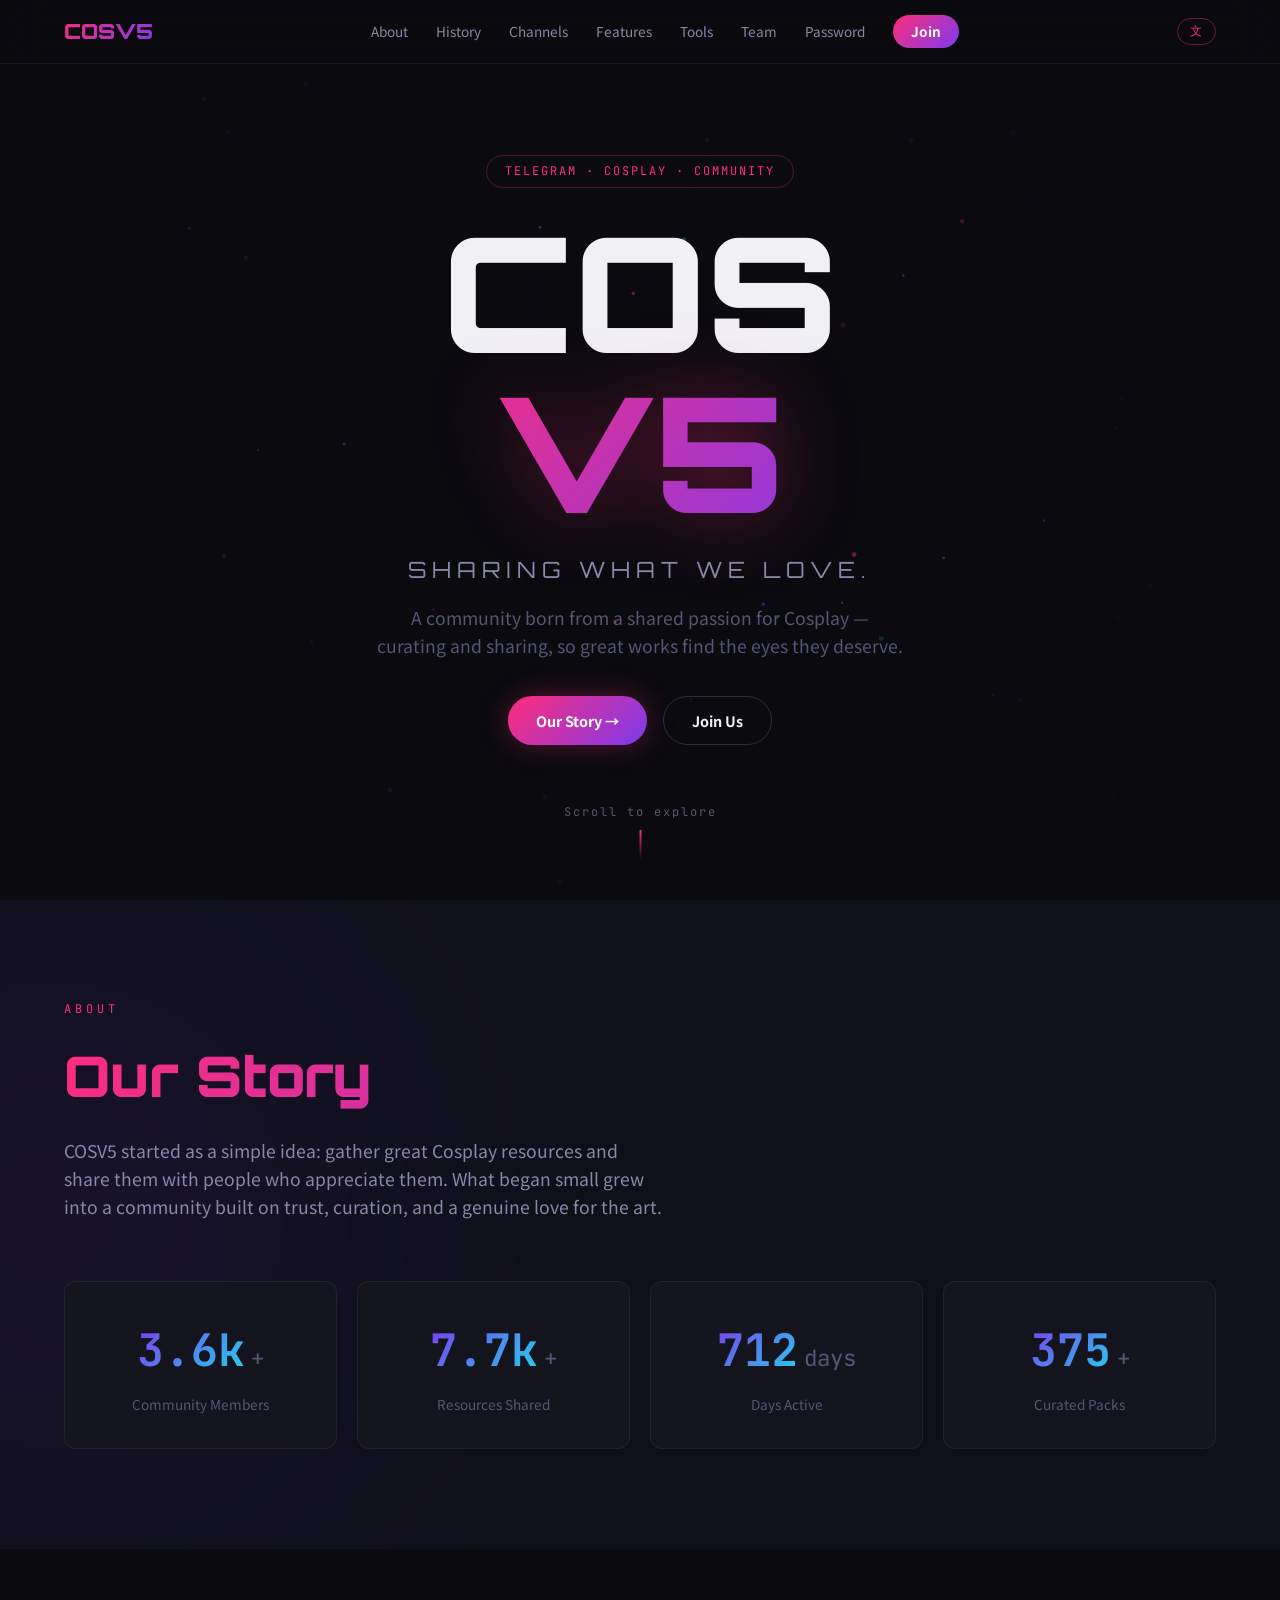
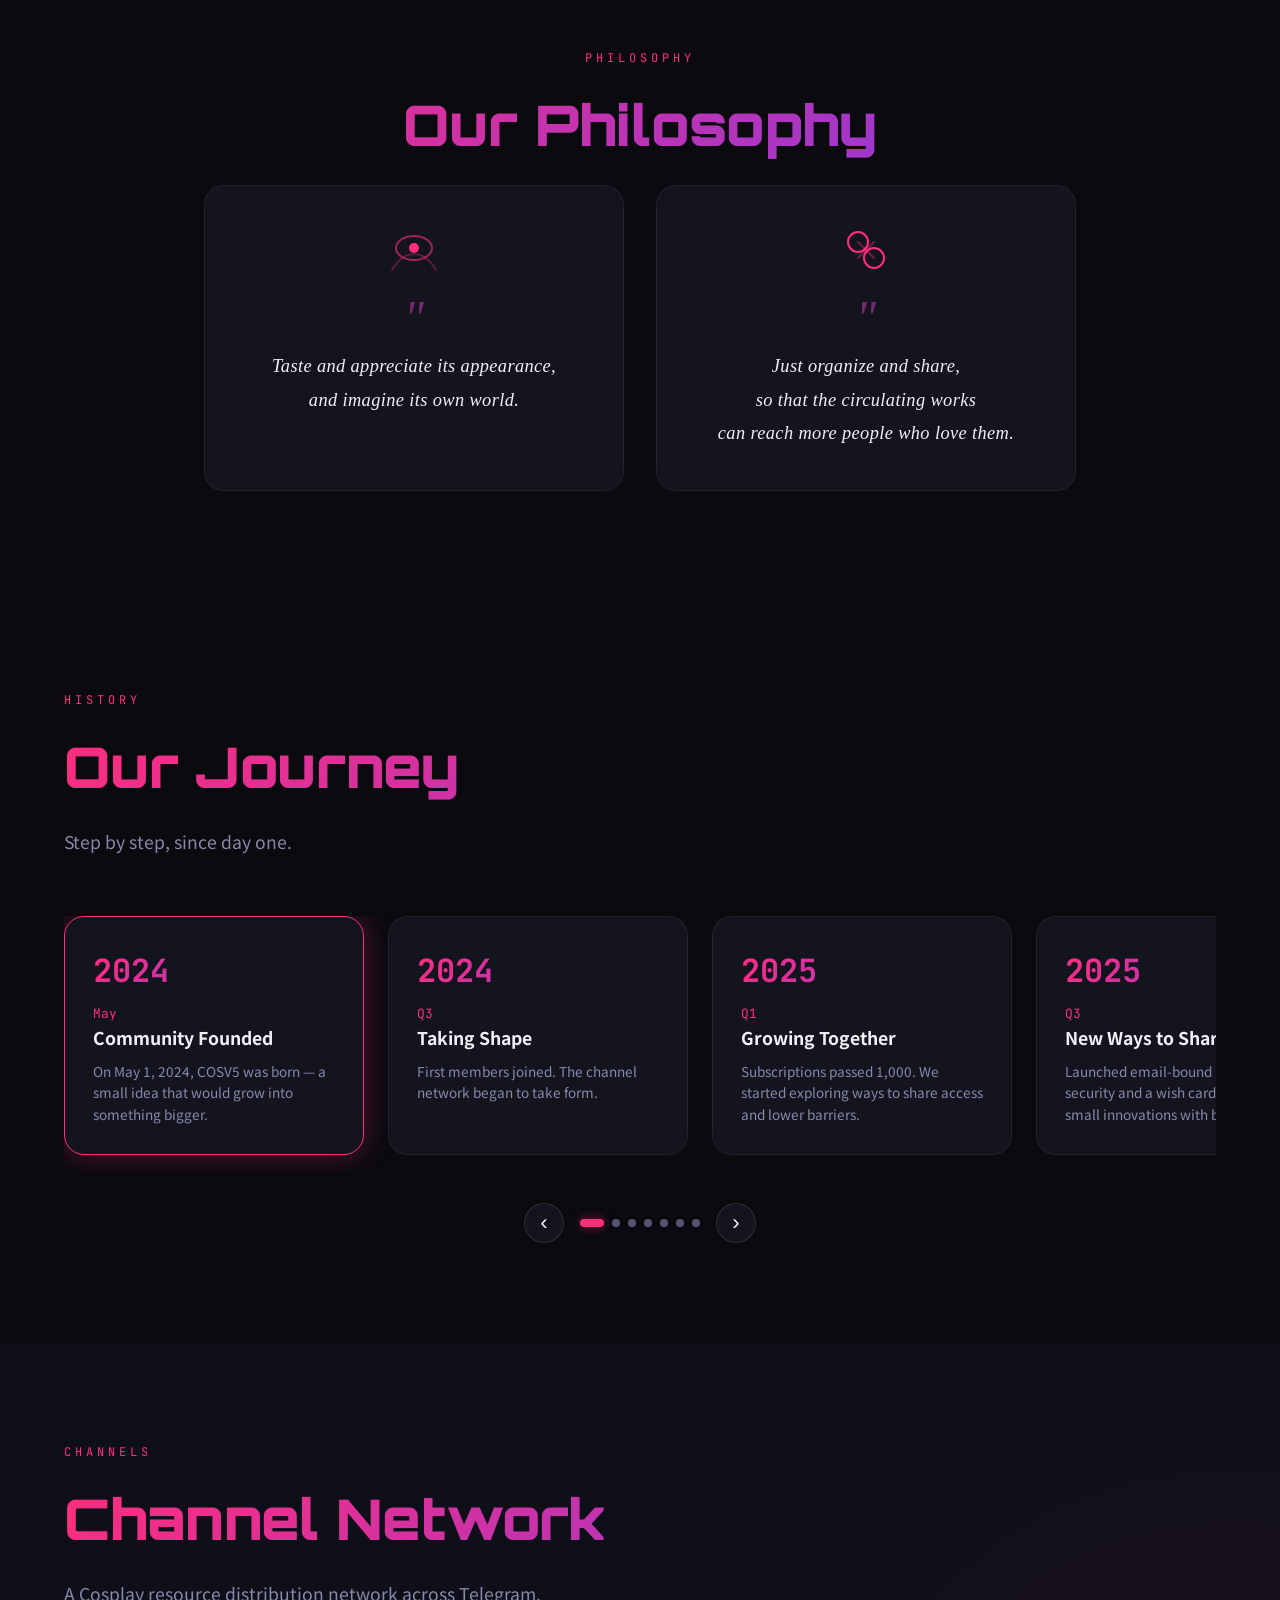
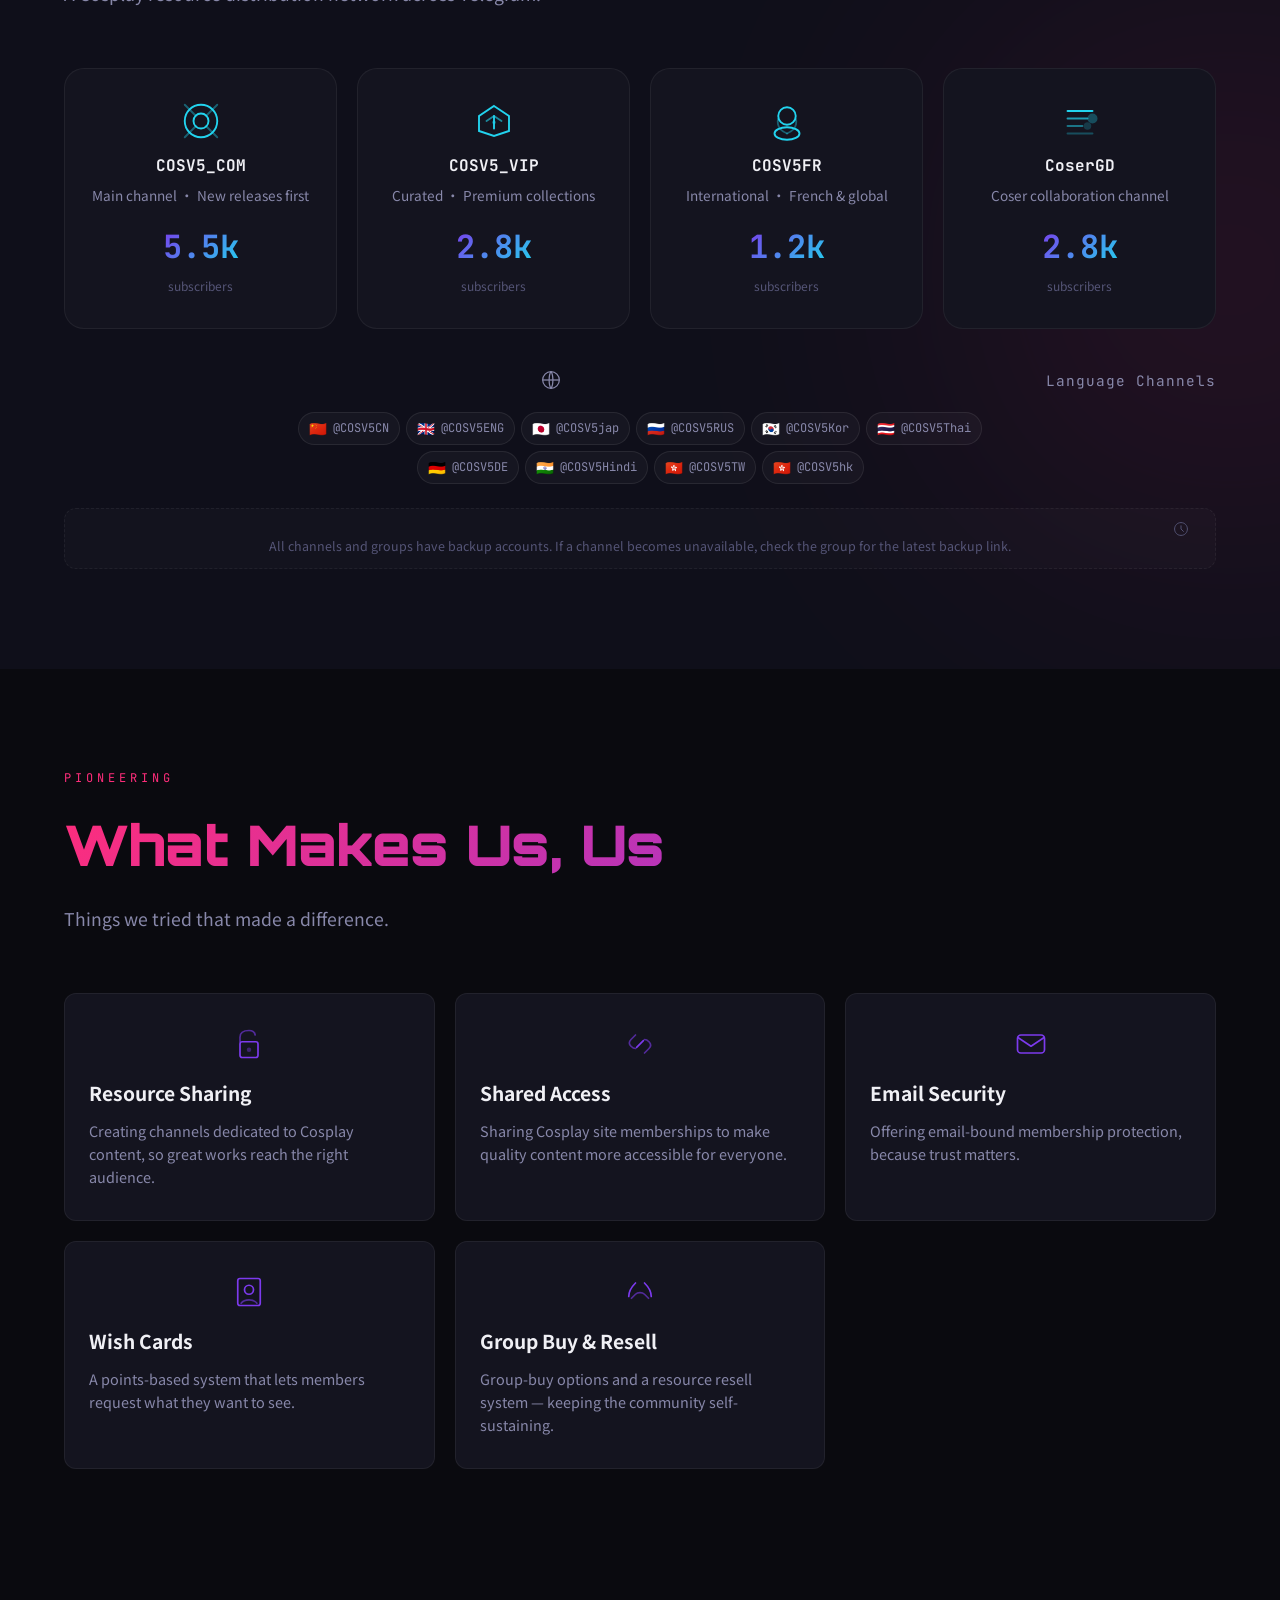
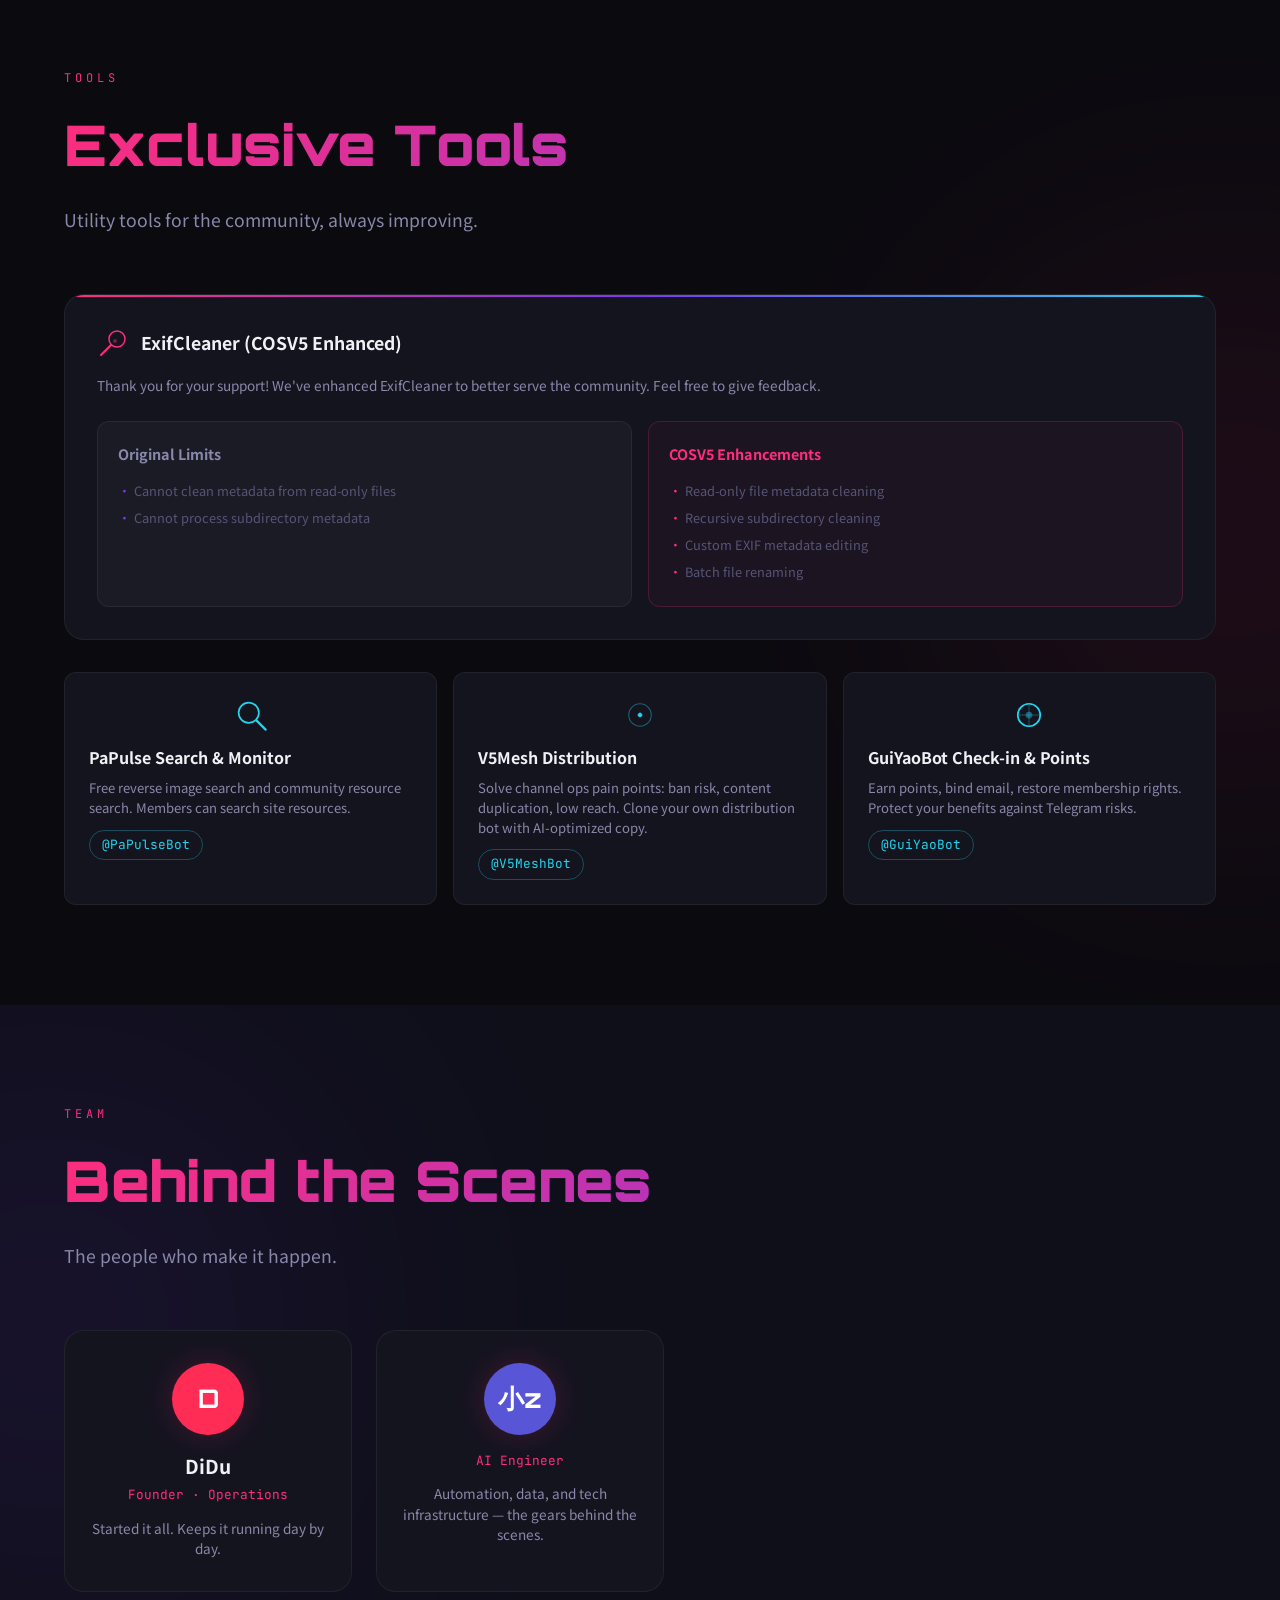
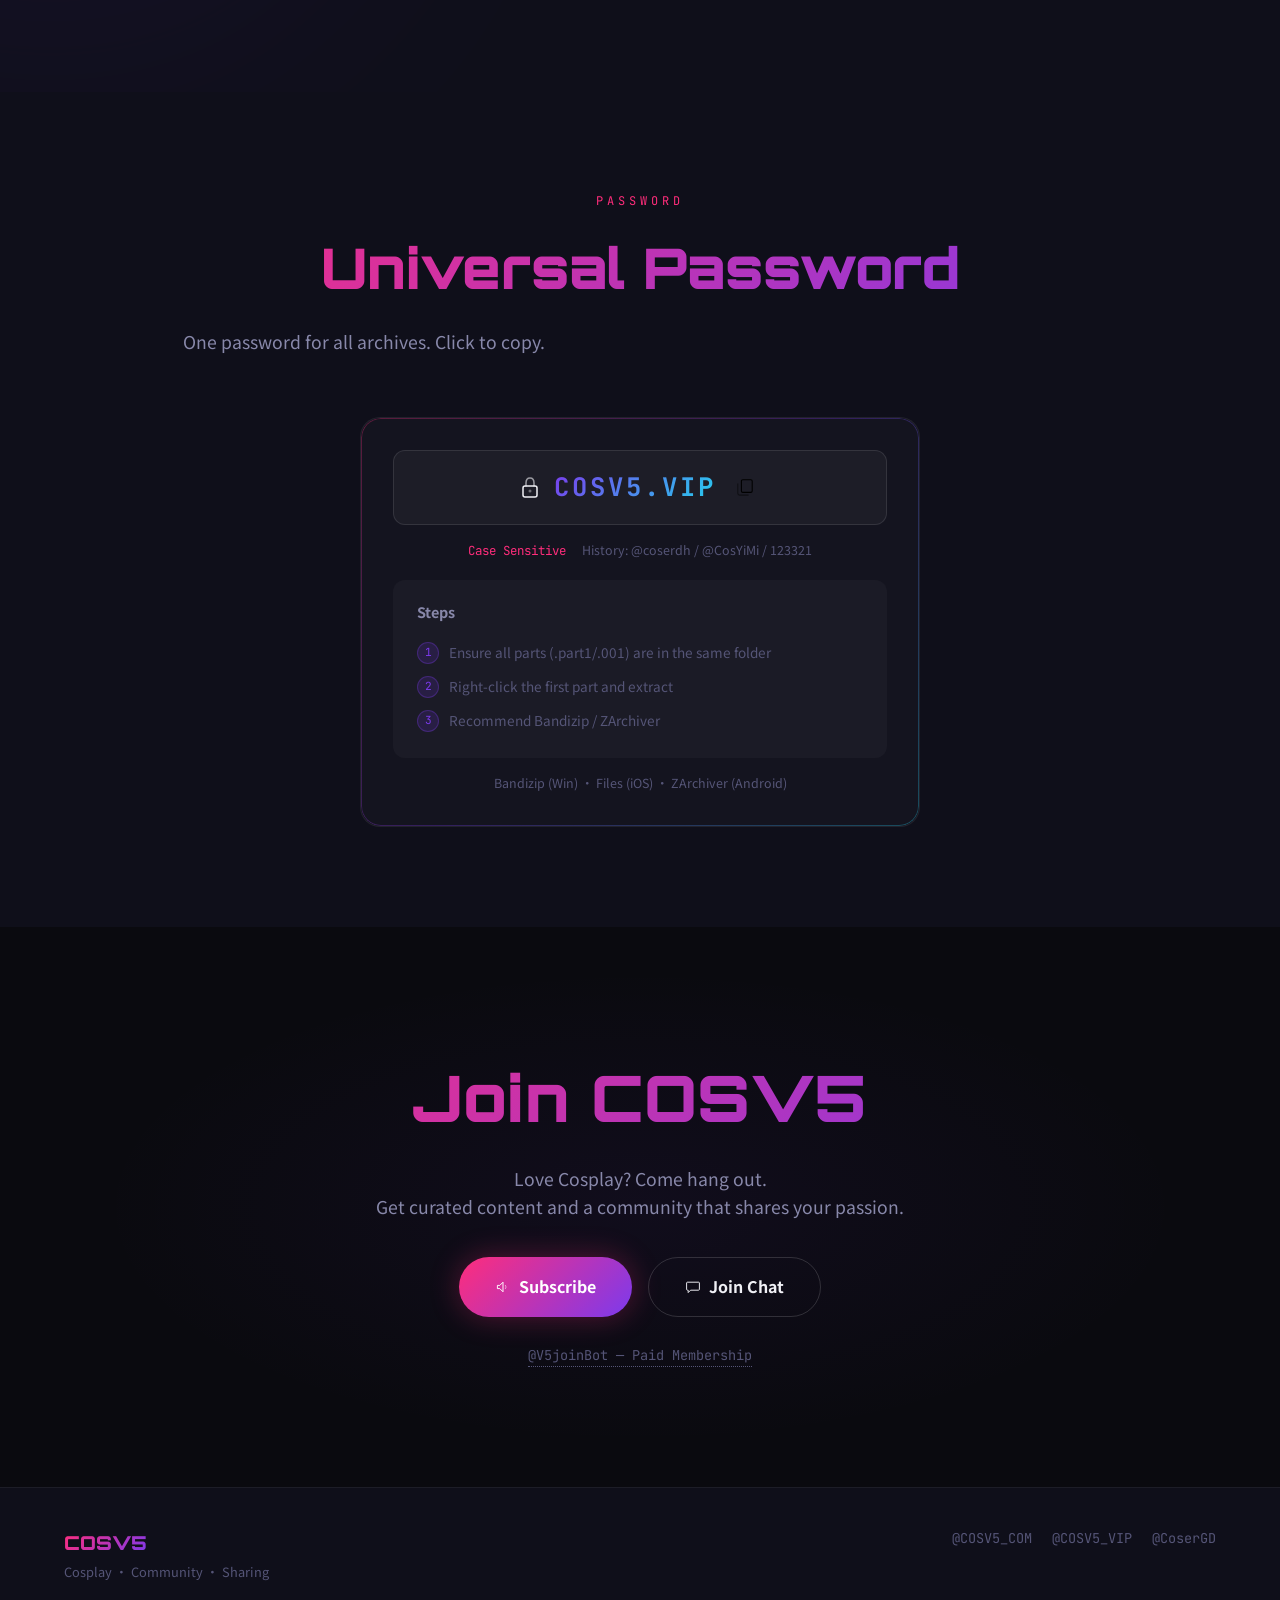
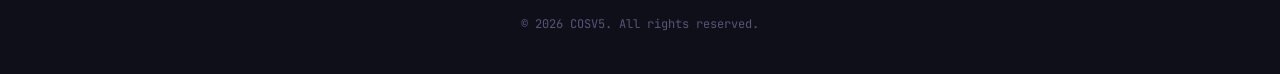
==== index.html @ 65393756 "feat: add multi-language channels grid + backup notice" ====
<!DOCTYPE html>
<html lang="en">
<head>
  <meta charset="UTF-8">
  <meta name="viewport" content="width=device-width, initial-scale=1.0">
  <title>COSV5 — Cosplay · Community · Sharing</title>
  <meta name="description" content="COSV5 - A Telegram Cosplay sharing community. Curating and sharing great Cosplay resources since 2024.">
  <meta property="og:title" content="COSV5 — Cosplay · Community · Sharing">
  <meta property="og:description" content="A Cosplay sharing community on Telegram. Curating and sharing since 2024.">
  <meta property="og:type" content="website">
  <meta name="theme-color" content="#0a0a0f">
  <link rel="icon" type="image/svg+xml" href="data:image/svg+xml,%3Csvg xmlns='http://www.w3.org/2000/svg' viewBox='0 0 32 32'%3E%3Cdefs%3E%3ClinearGradient id='g' x1='0%25' y1='0%25' x2='100%25' y2='100%25'%3E%3Cstop offset='0%25' stop-color='%23ff2d7b'/%3E%3Cstop offset='100%25' stop-color='%237c3aed'/%3E%3C/linearGradient%3E%3C/defs%3E%3Crect width='32' height='32' rx='6' fill='%230a0a0f'/%3E%3Ctext x='16' y='22' text-anchor='middle' font-family='Orbitron,sans-serif' font-weight='900' font-size='16' fill='url(%23g)'%3EV5%3C/text%3E%3C/svg%3E">
  <link rel="preconnect" href="https://fonts.googleapis.com">
  <link rel="preconnect" href="https://fonts.gstatic.com" crossorigin>
  <link href="https://fonts.googleapis.com/css2?family=Orbitron:wght@400;700;900&family=Noto+Sans+SC:wght@300;400;700&family=JetBrains+Mono:wght@400;700&family=Righteous&display=swap" rel="stylesheet">
  <link rel="stylesheet" href="styles.css">
</head>
<body>

  <!-- ─── NAV ─── -->
  <nav class="nav" id="nav">
    <div class="nav-inner">
      <span class="nav-logo">COSV5</span>
      <div class="nav-links">
        <a href="#about" data-i18n="nav.about">About</a>
        <a href="#timeline" data-i18n="nav.timeline">History</a>
        <a href="#channels" data-i18n="nav.channels">Channels</a>
        <a href="#features" data-i18n="nav.features">Features</a>
        <a href="#tools" data-i18n="nav.tools">Tools</a>
        <a href="#team" data-i18n="nav.team">Team</a>
        <a href="#password" data-i18n="nav.password">Password</a>
        <a href="#join" class="nav-cta" data-i18n="nav.join">Join</a>
      </div>
      <div class="nav-right">
        <button class="lang-toggle lang-en" id="langToggle" aria-label="Switch language">文</button>
        <button class="nav-toggle" id="navToggle" aria-label="Menu">
          <span></span><span></span><span></span>
        </button>
      </div>
    </div>
  </nav>

  <!-- ─── HERO ─── -->
  <section class="hero" id="hero">
    <canvas class="hero-canvas" id="particleCanvas"></canvas>
    <div class="hero-overlay"></div>
    <div class="hero-content">
      <div class="hero-badge" data-i18n="hero.badge">#1 Telegram Cosplay Community</div>
      <h1 class="hero-title">
        <span class="hero-title-line">COS</span>
        <span class="hero-title-line accent">V5</span>
      </h1>
      <p class="hero-sub" data-i18n="hero.sub">More than resources. It's pioneering.</p>
      <p class="hero-desc" data-i18n="hero.desc">The trailblazer of Telegram's Cosplay ecosystem —<br>the one who defines the rules, not follows them.</p>
      <div class="hero-actions">
        <a href="#about" class="btn btn-primary" data-i18n="hero.cta1">Explore →</a>
        <a href="#join" class="btn btn-secondary" data-i18n="hero.cta2">Join Us</a>
      </div>
    </div>
    <div class="hero-scroll-indicator">
      <span data-i18n="hero.scroll">Scroll to explore</span>
      <div class="scroll-arrow"></div>
    </div>
  </section>

  <!-- ─── ABOUT / STATS ─── -->
  <section class="about" id="about">
    <div class="section-bg-glow left"></div>
    <div class="container">
      <div class="section-label reveal" data-i18n="section.about">ABOUT</div>
      <h2 class="section-title reveal" data-i18n="about.title">The Pioneer</h2>
      <p class="section-desc reveal" data-i18n="about.desc">
        COSV5 is one of the earliest Telegram communities dedicated to Cosplay resource distribution.
        Starting from zero, we pioneered multiple industry firsts — we don't imitate, we create.
      </p>

      <div class="stats-grid reveal">
        <div class="stat-card">
          <span class="stat-number" data-target="4800" data-format="k">0</span>
          <span class="stat-suffix">+</span>
          <span class="stat-label" data-i18n="stats.members">Community Members</span>
        </div>
        <div class="stat-card">
          <span class="stat-number" data-target="10000" data-format="k">0</span>
          <span class="stat-suffix">+</span>
          <span class="stat-label" data-i18n="stats.resources">Resources Shared</span>
        </div>
        <div class="stat-card">
          <span class="stat-number" data-from-date="2024-05-01">0</span>
          <span class="stat-suffix" data-i18n="stats.daysSuffix">days</span>
          <span class="stat-label" data-i18n="stats.days">Active Operation</span>
        </div>
        <div class="stat-card">
          <span class="stat-number" data-target="500">0</span>
          <span class="stat-suffix">+</span>
          <span class="stat-label" data-i18n="stats.firsts">Industry Firsts</span>
        </div>
      </div>
    </div>
  </section>

  <!-- ─── PHILOSOPHY ─── -->
  <section class="philosophy" id="philosophy">
    <div class="container">
      <div class="section-label reveal" data-i18n="section.philosophy">PHILOSOPHY</div>
      <h2 class="section-title reveal" data-i18n="philosophy.title">Our Philosophy</h2>
      <div class="philosophy-quotes reveal">
        <div class="philosophy-card">
          <span class="philosophy-icon">
            <svg class="svg-icon" viewBox="0 0 48 48" fill="none">
              <ellipse cx="24" cy="22" rx="18" ry="12" stroke="currentColor" stroke-width="2" opacity="0.6"/>
              <circle cx="24" cy="22" r="5" fill="currentColor"/>
              <path d="M2 44C8 34 16 28 24 28C32 28 40 34 46 44" stroke="currentColor" stroke-width="2" stroke-linecap="round" opacity="0.3"/>
            </svg>
          </span>
          <blockquote data-i18n="philosophy.q1">
            Taste and appreciate its appearance,<br>
            and imagine its own world.
          </blockquote>
        </div>
        <div class="philosophy-card">
          <span class="philosophy-icon">
            <svg class="svg-icon" viewBox="0 0 48 48" fill="none">
              <circle cx="16" cy="16" r="10" stroke="currentColor" stroke-width="2"/>
              <circle cx="32" cy="32" r="10" stroke="currentColor" stroke-width="2"/>
              <path d="M24 24L16 16" stroke="currentColor" stroke-width="2" stroke-linecap="round" opacity="0.4"/>
              <path d="M24 24L32 32" stroke="currentColor" stroke-width="2" stroke-linecap="round" opacity="0.4"/>
              <path d="M24 24L16 32" stroke="currentColor" stroke-width="2" stroke-linecap="round" opacity="0.4"/>
              <path d="M24 24L32 16" stroke="currentColor" stroke-width="2" stroke-linecap="round" opacity="0.4"/>
            </svg>
          </span>
          <blockquote data-i18n="philosophy.q2">
            Just organize and share,<br>
            so that the circulating works<br>
            can reach more people who love them.
          </blockquote>
        </div>
      </div>
    </div>
  </section>

  <!-- ─── TIMELINE ─── -->
  <section class="timeline" id="timeline">
    <div class="container">
      <div class="section-label reveal">HISTORY</div>
      <h2 class="section-title reveal" data-i18n="timeline.title">Our Journey</h2>
      <p class="section-desc reveal" data-i18n="timeline.desc">Every step rewrites the rules.</p>

      <div class="timeline-track" id="timelineTrack"></div>
      <div class="timeline-controls reveal">
        <button class="tl-btn" id="tlPrev" aria-label="Previous">‹</button>
        <div class="tl-dots" id="tlDots"></div>
        <button class="tl-btn" id="tlNext" aria-label="Next">›</button>
      </div>
    </div>
  </section>

  <!-- ─── CHANNELS ─── -->
  <section class="channels" id="channels">
    <div class="section-bg-glow right"></div>
    <div class="container">
      <div class="section-label reveal">CHANNELS</div>
      <h2 class="section-title reveal" data-i18n="channels.title">Channel Network</h2>
      <p class="section-desc reveal" data-i18n="channels.desc">A Cosplay resource distribution network across Telegram.</p>

      <div class="channel-grid reveal">
        <a class="channel-card" href="https://t.me/COSV5_COM" target="_blank" rel="noopener">
          <div class="channel-card-glow"></div>
          <div class="channel-card-icon">
            <svg class="svg-icon" viewBox="0 0 32 32" fill="none">
              <circle cx="16" cy="16" r="13" stroke="currentColor" stroke-width="1.5"/>
              <circle cx="16" cy="16" r="6" stroke="currentColor" stroke-width="1.5"/>
              <path d="M3 3L12 12" stroke="currentColor" stroke-width="1.5" stroke-linecap="round" opacity="0.4"/>
              <path d="M29 3L20 12" stroke="currentColor" stroke-width="1.5" stroke-linecap="round" opacity="0.4"/>
              <path d="M3 29L12 20" stroke="currentColor" stroke-width="1.5" stroke-linecap="round" opacity="0.4"/>
              <path d="M29 29L20 20" stroke="currentColor" stroke-width="1.5" stroke-linecap="round" opacity="0.4"/>
            </svg>
          </div>
          <h3>COSV5_COM</h3>
          <p data-i18n="channels.com.desc">Pioneer · Premier releases first</p>
          <span class="channel-sub-count" data-target="10000" data-format="k">0</span>
          <span class="channel-sub-label" data-i18n="channels.sub">subscribers</span>
        </a>
        <a class="channel-card" href="https://t.me/COSV5_VIP" target="_blank" rel="noopener">
          <div class="channel-card-glow"></div>
          <div class="channel-card-icon">
            <svg class="svg-icon" viewBox="0 0 32 32" fill="none">
              <path d="M16 4L28 12V24L16 28L4 24V12L16 4Z" stroke="currentColor" stroke-width="1.5"/>
              <path d="M16 12V22" stroke="currentColor" stroke-width="1.5" stroke-linecap="round"/>
              <path d="M10 16L16 12L22 16" stroke="currentColor" stroke-width="1.5" stroke-linecap="round" stroke-linejoin="round" opacity="0.6"/>
              <circle cx="16" cy="17" r="1.5" fill="currentColor" opacity="0.4"/>
            </svg>
          </div>
          <h3>COSV5_VIP</h3>
          <p data-i18n="channels.vip.desc">Curated · Premium collections</p>
          <span class="channel-sub-count" data-target="5000" data-format="k">0</span>
          <span class="channel-sub-label" data-i18n="channels.sub">subscribers</span>
        </a>
        <a class="channel-card" href="https://t.me/COSV5FR" target="_blank" rel="noopener">
          <div class="channel-card-glow"></div>
          <div class="channel-card-icon">
            <svg class="svg-icon" viewBox="0 0 32 32" fill="none">
              <circle cx="16" cy="12" r="7" stroke="currentColor" stroke-width="1.5"/>
              <ellipse cx="16" cy="26" rx="10" ry="5" stroke="currentColor" stroke-width="1.5"/>
              <path d="M9 14C9 14 6 22 16 26" stroke="currentColor" stroke-width="1.5" stroke-linecap="round" opacity="0.4"/>
              <path d="M23 14C23 14 26 22 16 26" stroke="currentColor" stroke-width="1.5" stroke-linecap="round" opacity="0.4"/>
            </svg>
          </div>
          <h3>COSV5FR</h3>
          <p data-i18n="channels.fr.desc">International · French &amp; global</p>
          <span class="channel-sub-count" data-target="2200" data-format="k">0</span>
          <span class="channel-sub-label" data-i18n="channels.sub">subscribers</span>
        </a>
        <a class="channel-card" href="https://t.me/CoserGD" target="_blank" rel="noopener">
          <div class="channel-card-glow"></div>
          <div class="channel-card-icon">
            <svg class="svg-icon" viewBox="0 0 32 32" fill="none">
              <path d="M6 8H26" stroke="currentColor" stroke-width="1.5" stroke-linecap="round"/>
              <path d="M6 14H22" stroke="currentColor" stroke-width="1.5" stroke-linecap="round" opacity="0.7"/>
              <path d="M6 20H18" stroke="currentColor" stroke-width="1.5" stroke-linecap="round" opacity="0.5"/>
              <path d="M6 26H26" stroke="currentColor" stroke-width="1.5" stroke-linecap="round" opacity="0.3"/>
              <circle cx="26" cy="14" r="4" fill="currentColor" opacity="0.3"/>
              <circle cx="22" cy="20" r="3" fill="currentColor" opacity="0.2"/>
            </svg>
          </div>
          <h3>CoserGD</h3>
          <p data-i18n="channels.gd.desc">Premium Coser collaboration</p>
          <span class="channel-sub-count" data-target="5000" data-format="k">0</span>
          <span class="channel-sub-label" data-i18n="channels.sub">subscribers</span>
        </a>
      </div>

      <div class="channel-lang reveal">
        <div class="channel-lang-header">
          <svg class="svg-icon" viewBox="0 0 24 24" fill="none" style="width:20px;height:20px"><circle cx="12" cy="12" r="10" stroke="currentColor" stroke-width="1.5"/><path d="M2 12H22" stroke="currentColor" stroke-width="1.5"/><path d="M12 2C15 6 15 18 12 22" stroke="currentColor" stroke-width="1.5"/><path d="M12 2C9 6 9 18 12 22" stroke="currentColor" stroke-width="1.5"/></svg>
          <span data-i18n="channels.lang_title">Language Channels</span>
        </div>
        <div class="channel-lang-grid">
          <a href="https://t.me/COSV5CN" target="_blank" class="channel-lang-item"><span class="lang-flag">🇨🇳</span>@COSV5CN</a>
          <a href="https://t.me/COSV5ENG" target="_blank" class="channel-lang-item"><span class="lang-flag">🇬🇧</span>@COSV5ENG</a>
          <a href="https://t.me/COSV5jap" target="_blank" class="channel-lang-item"><span class="lang-flag">🇯🇵</span>@COSV5jap</a>
          <a href="https://t.me/COSV5RUS" target="_blank" class="channel-lang-item"><span class="lang-flag">🇷🇺</span>@COSV5RUS</a>
          <a href="https://t.me/COSV5Kor" target="_blank" class="channel-lang-item"><span class="lang-flag">🇰🇷</span>@COSV5Kor</a>
          <a href="https://t.me/COSV5Thai" target="_blank" class="channel-lang-item"><span class="lang-flag">🇹🇭</span>@COSV5Thai</a>
          <a href="https://t.me/COSV5DE" target="_blank" class="channel-lang-item"><span class="lang-flag">🇩🇪</span>@COSV5DE</a>
          <a href="https://t.me/COSV5Hindi" target="_blank" class="channel-lang-item"><span class="lang-flag">🇮🇳</span>@COSV5Hindi</a>
          <a href="https://t.me/COSV5TW" target="_blank" class="channel-lang-item"><span class="lang-flag">🇭🇰</span>@COSV5TW</a>
          <a href="https://t.me/COSV5hk" target="_blank" class="channel-lang-item"><span class="lang-flag">🇭🇰</span>@COSV5hk</a>
        </div>
      </div>

      <div class="channel-backup reveal">
        <svg class="svg-icon" viewBox="0 0 20 20" fill="none" style="width:16px;height:16px;vertical-align:middle"><path d="M10 2C5 2 2 6 2 10C2 14 5 18 10 18C15 18 18 14 18 10C18 6 15 2 10 2Z" stroke="currentColor" stroke-width="1.2"/><path d="M10 6V10L13 13" stroke="currentColor" stroke-width="1.2" stroke-linecap="round"/></svg>
        <span data-i18n="channels.backup">All channels and groups have backup accounts. If a channel becomes unavailable, check the group for the latest backup link.</span>
      </div>
    </div>
  </section>

  <!-- ─── FEATURES ─── -->
  <section class="features" id="features">
    <div class="container">
      <div class="section-label reveal">PIONEERING</div>
      <h2 class="section-title reveal" data-i18n="features.title">Industry Firsts</h2>
      <p class="section-desc reveal" data-i18n="features.desc">Not the first — the first to do it right.</p>

      <div class="features-grid reveal">
        <div class="feature-card">
          <div class="feature-icon"><svg class="svg-icon" viewBox="0 0 32 32" fill="none"><rect x="8" y="14" width="16" height="14" rx="2" stroke="currentColor" stroke-width="1.5"/><path d="M8 14V10C8 5 12 4 16 4C18.5 4 21 5 21.5 8" stroke="currentColor" stroke-width="1.5" stroke-linecap="round" opacity="0.6"/><circle cx="16" cy="21" r="2" fill="currentColor" opacity="0.4"/></svg></div>
          <h3 data-i18n="features.f1.title">Resource Streaming</h3>
          <p data-i18n="features.f1.desc">The first Telegram channel dedicated to Cosplay resource streaming, creating a new distribution model.</p>
        </div>
        <div class="feature-card">
          <div class="feature-icon"><svg class="svg-icon" viewBox="0 0 32 32" fill="none"><path d="M12 20C12 20 10 20 8 18C6 16 6 14 8 12L12 8" stroke="currentColor" stroke-width="1.5" stroke-linecap="round" opacity="0.6"/><path d="M20 12C20 12 22 12 24 14C26 16 26 18 24 20L20 24" stroke="currentColor" stroke-width="1.5" stroke-linecap="round" opacity="0.6"/><path d="M13 19L19 13" stroke="currentColor" stroke-width="1.5" stroke-linecap="round"/></svg></div>
          <h3 data-i18n="features.f2.title">Membership Sharing</h3>
          <p data-i18n="features.f2.desc">First to share Cosplay site membership accounts, lowering barriers for the community.</p>
        </div>
        <div class="feature-card">
          <div class="feature-icon"><svg class="svg-icon" viewBox="0 0 32 32" fill="none"><rect x="4" y="8" width="24" height="16" rx="3" stroke="currentColor" stroke-width="1.5"/><path d="M4 10L16 18L28 10" stroke="currentColor" stroke-width="1.5" stroke-linejoin="round"/></svg></div>
          <h3 data-i18n="features.f3.title">Email-Bound Security</h3>
          <p data-i18n="features.f3.desc">First to offer email-bound membership protection, prioritizing safety and trust.</p>
        </div>
        <div class="feature-card">
          <div class="feature-icon"><svg class="svg-icon" viewBox="0 0 32 32" fill="none"><rect x="6" y="4" width="20" height="24" rx="2" stroke="currentColor" stroke-width="1.5"/><circle cx="16" cy="14" r="4" stroke="currentColor" stroke-width="1.5"/><path d="M9 26C12 22 20 22 23 26" stroke="currentColor" stroke-width="1.5" stroke-linecap="round" opacity="0.6"/></svg></div>
          <h3 data-i18n="features.f4.title">Wish Cards</h3>
          <p data-i18n="features.f4.desc">Pioneered a points-based wish card system — every member's voice gets heard.</p>
        </div>
        <div class="feature-card">
          <div class="feature-icon"><svg class="svg-icon" viewBox="0 0 32 32" fill="none"><path d="M6 20C6 16 8 12 12 8" stroke="currentColor" stroke-width="1.5" stroke-linecap="round"/><path d="M26 20C26 16 24 12 20 8" stroke="currentColor" stroke-width="1.5" stroke-linecap="round"/><path d="M8 22L12 18C14 16 18 16 20 18L24 22" stroke="currentColor" stroke-width="1.5" stroke-linejoin="round" opacity="0.6"/></svg></div>
          <h3 data-i18n="features.f5.title">Group Buy &amp; Resell</h3>
          <p data-i18n="features.f5.desc">Innovative group-buy and resource-resell model for a self-sustaining ecosystem.</p>
        </div>
      </div>
    </div>
  </section>

  <!-- ─── TOOLS ─── -->
  <section class="tools" id="tools">
    <div class="section-bg-glow right"></div>
    <div class="container">
      <div class="section-label reveal">TOOLS</div>
      <h2 class="section-title reveal" data-i18n="tools.title">Exclusive Tools</h2>
      <p class="section-desc reveal" data-i18n="tools.desc">Utility tools for the community, always improving.</p>

      <div class="tools-feature reveal">
        <div class="tools-feature-header">
          <span class="tools-feature-icon"><svg class="svg-icon" viewBox="0 0 32 32" fill="none"><circle cx="20" cy="12" r="8" stroke="currentColor" stroke-width="1.5"/><path d="M4 28L14 18" stroke="currentColor" stroke-width="2" stroke-linecap="round"/><circle cx="18" cy="14" r="2" fill="currentColor" opacity="0.4"/></svg></span>
          <h3 data-i18n="tools.exif.title">ExifCleaner (COSV5 Enhanced)</h3>
        </div>
        <p data-i18n="tools.exif.desc">Thank you for your support! We've enhanced the original ExifCleaner to better serve the community. If you encounter any issues, feel free to give feedback.</p>
        <div class="tools-compare">
          <div class="tools-col">
            <h4 data-i18n="tools.exif.limits_title">Original Limits</h4>
            <ul>
              <li data-i18n="tools.exif.limit1">Cannot clean metadata from read-only files</li>
              <li data-i18n="tools.exif.limit2">Cannot process subdirectory metadata</li>
            </ul>
          </div>
          <div class="tools-col highlight">
            <h4 data-i18n="tools.exif.enhancements_title">COSV5 Enhancements</h4>
            <ul>
              <li data-i18n="tools.exif.enh1">Supports read-only file metadata cleaning</li>
              <li data-i18n="tools.exif.enh2">Recursive subdirectory cleaning</li>
              <li data-i18n="tools.exif.enh3">Custom EXIF metadata editing</li>
              <li data-i18n="tools.exif.enh4">Batch file renaming</li>
            </ul>
          </div>
        </div>
      </div>

      <div class="tools-bots reveal">
        <div class="tool-bot-card">
          <div class="tool-bot-icon"><svg class="svg-icon" viewBox="0 0 32 32" fill="none"><circle cx="14" cy="14" r="9" stroke="currentColor" stroke-width="1.5"/><path d="M21 21L29 29" stroke="currentColor" stroke-width="2" stroke-linecap="round"/></svg></div>
          <h3 data-i18n="tools.bot1.title">PaPulse Search &amp; Monitor</h3>
          <p data-i18n="tools.bot1.desc">Free reverse image search and community resource search. Members can search site resources; group admins can fetch on your behalf.</p>
          <a href="https://t.me/PaPulseBot" target="_blank" rel="noopener" class="tool-bot-link">@PaPulseBot</a>
        </div>
        <div class="tool-bot-card">
          <div class="tool-bot-icon"><svg class="svg-icon" viewBox="0 0 32 32" fill="none"><circle cx="16" cy="16" r="2" fill="currentColor" opacity="0.8"/><circle cx="16" cy="16" r="10" stroke="currentColor" stroke-width="1" opacity="0.4"/><path d="M16 14V18" stroke="currentColor" stroke-width="1.5"/><path d="M14 16H18" stroke="currentColor" stroke-width="1.5"/></svg></div>
          <h3 data-i18n="tools.bot2.title">V5Mesh Distribution</h3>
          <p data-i18n="tools.bot2.desc">Solve channel ops pain points: ban risk, content duplication, low exposure, matrix inefficiency. Clone your own distribution bot — sync to multiple channels with AI-optimized copy.</p>
          <a href="https://t.me/V5MeshBot" target="_blank" rel="noopener" class="tool-bot-link">@V5MeshBot</a>
        </div>
        <div class="tool-bot-card">
          <div class="tool-bot-icon"><svg class="svg-icon" viewBox="0 0 32 32" fill="none"><circle cx="16" cy="16" r="3" fill="currentColor" opacity="0.4"/><circle cx="16" cy="16" r="10" stroke="currentColor" stroke-width="1.5"/><path d="M16 6V26" stroke="currentColor" stroke-width="1" opacity="0.3"/><path d="M6 16H26" stroke="currentColor" stroke-width="1" opacity="0.3"/></svg></div>
          <h3 data-i18n="tools.bot3.title">GuiYaoBot Check-in &amp; Points</h3>
          <p data-i18n="tools.bot3.desc">Earn points, bind email, restore membership rights. Protect your community benefits against Telegram-related risks.</p>
          <a href="https://t.me/GuiYaoBot" target="_blank" rel="noopener" class="tool-bot-link">@GuiYaoBot</a>
        </div>
      </div>
    </div>
  </section>

  <!-- ─── TEAM ─── -->
  <section class="team" id="team">
    <div class="section-bg-glow left"></div>
    <div class="container">
      <div class="section-label reveal">TEAM</div>
      <h2 class="section-title reveal" data-i18n="team.title">Core Team</h2>
      <p class="section-desc reveal" data-i18n="team.desc">The people who turn ideas into reality.</p>

      <div class="team-grid reveal">
        <div class="team-card">
          <div class="team-avatar" style="--avatar-bg: #ff2d55;">D</div>
          <h3 data-i18n="team.m1.name">DiDu</h3>
          <span class="team-role" data-i18n="team.m1.role">Founder · Operations</span>
          <p data-i18n="team.m1.desc">Visionary and executor. The driving force from zero to one.</p>
        </div>
        <div class="team-card">
          <div class="team-avatar" style="--avatar-bg: #5856d6;">小z</div>
          <span class="team-role" data-i18n="team.m2.role">AI Engineer</span>
          <p data-i18n="team.m2.desc">Automation, data analysis, and tech infrastructure behind the scenes.</p>
        </div>
      </div>
    </div>
  </section>

  <!-- ─── PASSWORD ─── -->
  <section class="password-section" id="password">
    <div class="container">
      <div class="section-label reveal">PASSWORD</div>
      <h2 class="section-title reveal" data-i18n="password.title">Universal Password</h2>
      <p class="section-desc reveal" data-i18n="password.desc">One password for all archives. Click to copy.</p>

      <div class="password-card reveal">
        <div class="password-display" id="passwordDisplay">
          <span class="password-lock"><svg class="svg-icon" viewBox="0 0 24 24" fill="none" style="width:24px;height:24px"><rect x="5" y="11" width="14" height="11" rx="2" stroke="currentColor" stroke-width="1.5"/><path d="M8 11V8C8 4 10 3 12 3C14 3 16 4 16 8V11" stroke="currentColor" stroke-width="1.5" stroke-linecap="round" opacity="0.6"/><circle cx="12" cy="16" r="1.5" fill="currentColor" opacity="0.4"/></svg></span>
          <span class="password-text" id="passwordText">COSV5.VIP</span>
          <button class="password-copy" id="passwordCopy" aria-label="Copy password">
            <span class="copy-icon" id="copyIcon"><svg class="svg-icon" viewBox="0 0 20 20" fill="none" style="width:18px;height:18px"><rect x="6" y="2" width="12" height="14" rx="1.5" stroke="currentColor" stroke-width="1.2"/><path d="M2 6V17C2 18 3 19 4 19H14" stroke="currentColor" stroke-width="1.2" opacity="0.5"/></svg></span>
            <span class="copy-check" id="copyCheck" style="display:none"><svg class="svg-icon" viewBox="0 0 20 20" fill="none" style="width:18px;height:18px"><path d="M4 10L8 14L16 6" stroke="currentColor" stroke-width="2" stroke-linecap="round" stroke-linejoin="round"/></svg></span>
          </button>
        </div>
        <div class="password-info">
          <span class="password-warn" data-i18n="password.warn">⚠️ Case Sensitive</span>
          <span class="password-history" data-i18n="password.history">History: @coserdh / @CosYiMi / 123321</span>
        </div>
        <div class="password-steps">
          <h3 data-i18n="password.steps_title">Steps</h3>
          <ol>
            <li data-i18n="password.step1">Ensure all parts (.part1/.001) are in the same folder</li>
            <li data-i18n="password.step2">Right-click the first part and extract</li>
            <li data-i18n="password.step3">Recommend Bandizip / ZArchiver</li>
          </ol>
        </div>
        <div class="password-tools-tip">
          <span data-i18n="password.tools_tip">Recommended: Bandizip (Win) · 文件家 (iOS) · ZArchiver (Android)</span>
        </div>
      </div>
    </div>
  </section>

  <!-- ─── JOIN ─── -->
  <section class="join" id="join">
    <div class="container">
      <div class="join-content reveal">
        <h2 data-i18n="join.title">Join COSV5</h2>
        <p data-i18n="join.desc">Become a member of the pioneer community<br>and get the finest Cosplay resources first.</p>
        <div class="join-actions">
          <a class="btn btn-primary btn-lg" href="https://t.me/COSV5_COM" target="_blank" rel="noopener">
            <svg class="svg-icon" viewBox="0 0 20 20" fill="none" style="width:16px;height:16px;display:inline;vertical-align:middle"><path d="M3 8H6L10 4V16L6 12H3V8Z" stroke="currentColor" stroke-width="1.2" stroke-linejoin="round"/><path d="M13 8C14 10 14 10 13 12" stroke="currentColor" stroke-width="1.2" stroke-linecap="round" opacity="0.6"/></svg> <span data-i18n="join.btn1">Subscribe</span>
          </a>
          <a class="btn btn-secondary btn-lg" href="https://t.me/cosv5" target="_blank" rel="noopener">
            <svg class="svg-icon" viewBox="0 0 20 20" fill="none" style="width:16px;height:16px;display:inline;vertical-align:middle"><path d="M3 4H17C17.6 4 18 4.4 18 5V13C18 13.6 17.6 14 17 14H7L4 17V14H3C2.4 14 2 13.6 2 13V5C2 4.4 2.4 4 3 4Z" stroke="currentColor" stroke-width="1.2"/></svg> <span data-i18n="join.btn2">Join Chat</span>
          </a>
        </div>
        <div class="join-links">
          <a href="https://t.me/V5joinBot" target="_blank" rel="noopener">@V5joinBot <span data-i18n="join.bot">— Paid Membership</span></a>
        </div>
      </div>
    </div>
  </section>

  <!-- ─── FOOTER ─── -->
  <footer class="footer">
    <div class="container">
      <div class="footer-inner">
        <div class="footer-brand">
          <span class="footer-logo">COSV5</span>
          <p data-i18n="footer.tagline">Telegram Cosplay Community Pioneer</p>
        </div>
        <div class="footer-links">
          <a href="https://t.me/COSV5_COM" target="_blank" rel="noopener">@COSV5_COM</a>
          <a href="https://t.me/COSV5_VIP" target="_blank" rel="noopener">@COSV5_VIP</a>
          <a href="https://t.me/CoserGD" target="_blank" rel="noopener">@CoserGD</a>
        </div>
      </div>
      <div class="footer-bottom">
        <p>&copy; 2026 COSV5. All rights reserved.</p>
      </div>
    </div>
  </footer>

  <script src="i18n.js"></script>
  <script src="script.js"></script>
</body>
</html>
---- styles.css ----
/* ─── Reset & Base ─── */
*, *::before, *::after { margin: 0; padding: 0; box-sizing: border-box; }

:root {
  --bg-primary: #0a0a0f;
  --bg-secondary: #0f0f1a;
  --bg-card: #14141f;
  --text-primary: #f0f0f5;
  --text-secondary: #8888aa;
  --text-muted: #555577;
  --accent-pink: #ff2d7b;
  --accent-purple: #7c3aed;
  --accent-cyan: #22d3ee;
  --accent-gradient: linear-gradient(135deg, var(--accent-pink), var(--accent-purple));
  --accent-gradient-2: linear-gradient(135deg, var(--accent-purple), var(--accent-cyan));
  --glow-pink: 0 0 30px rgba(255, 45, 123, 0.3);
  --glow-purple: 0 0 30px rgba(124, 58, 237, 0.3);
  --border-glow: 1px solid rgba(255, 255, 255, 0.06);
  --font-display: 'Orbitron', 'Righteous', sans-serif;
  --font-body: 'Noto Sans SC', -apple-system, sans-serif;
  --font-mono: 'JetBrains Mono', monospace;
  --nav-height: 64px;
  --max-width: 1200px;
  --radius: 12px;
  --radius-lg: 20px;
}

html { scroll-behavior: smooth; }

body {
  font-family: var(--font-body);
  background: var(--bg-primary);
  color: var(--text-primary);
  line-height: 1.6;
  overflow-x: hidden;
  -webkit-font-smoothing: antialiased;
  animation: bodyFadeIn 0.5s ease;
}

@keyframes bodyFadeIn {
  from { opacity: 0; }
  to { opacity: 1; }
}

::selection {
  background: rgba(255, 45, 123, 0.3);
  color: white;
}

/* custom scrollbar */
::-webkit-scrollbar { width: 6px; height: 6px; }
::-webkit-scrollbar-track { background: var(--bg-primary); }
::-webkit-scrollbar-thumb {
  background: rgba(124,58,237,0.3);
  border-radius: 3px;
}
::-webkit-scrollbar-thumb:hover { background: rgba(124,58,237,0.5); }

a { color: inherit; text-decoration: none; }
img { max-width: 100%; display: block; }

.container {
  max-width: var(--max-width);
  margin: 0 auto;
  padding: 0 24px;
}

/* ─── Section Basics ─── */
section {
  position: relative;
  padding: 100px 0;
  overflow: hidden;
}

.section-label {
  font-family: var(--font-mono);
  font-size: 0.75rem;
  letter-spacing: 4px;
  color: var(--accent-pink);
  margin-bottom: 12px;
  text-transform: uppercase;
}

.section-title {
  font-family: var(--font-display);
  font-size: clamp(2rem, 5vw, 3.5rem);
  font-weight: 900;
  margin-bottom: 16px;
  background: var(--accent-gradient);
  -webkit-background-clip: text;
  -webkit-text-fill-color: transparent;
  background-clip: text;
}

.section-desc {
  font-size: 1.1rem;
  color: var(--text-secondary);
  max-width: 600px;
  margin-bottom: 60px;
}

.section-bg-glow {
  position: absolute;
  width: 500px;
  height: 500px;
  border-radius: 50%;
  filter: blur(150px);
  opacity: 0.12;
  pointer-events: none;
}
.section-bg-glow.left { left: -200px; top: 10%; background: var(--accent-purple); }
.section-bg-glow.right { right: -200px; top: 30%; background: var(--accent-pink); }

/* ─── Reveal Animations ─── */
.reveal {
  opacity: 0;
  transform: translateY(40px);
  transition: opacity 0.8s cubic-bezier(0.16, 1, 0.3, 1),
              transform 0.8s cubic-bezier(0.16, 1, 0.3, 1);
}
.reveal.visible {
  opacity: 1;
  transform: translateY(0);
}

/* ─── NAV ─── */
.nav {
  position: fixed;
  top: 0;
  left: 0;
  right: 0;
  z-index: 1000;
  height: var(--nav-height);
  background: rgba(10, 10, 15, 0.8);
  backdrop-filter: blur(20px);
  -webkit-backdrop-filter: blur(20px);
  border-bottom: var(--border-glow);
  transition: transform 0.3s ease;
}
.nav.hidden { transform: translateY(-100%); }
.nav-inner {
  max-width: var(--max-width);
  margin: 0 auto;
  padding: 0 24px;
  height: 100%;
  display: flex;
  align-items: center;
  justify-content: space-between;
}
.nav-logo {
  font-family: var(--font-display);
  font-size: 1.3rem;
  font-weight: 900;
  background: var(--accent-gradient);
  -webkit-background-clip: text;
  -webkit-text-fill-color: transparent;
  background-clip: text;
}
.nav-links { display: flex; gap: 28px; align-items: center; }
.nav-links a {
  font-size: 0.85rem;
  color: var(--text-secondary);
  transition: color 0.2s;
  font-weight: 400;
}
.nav-links a:hover { color: var(--text-primary); }
.nav-cta {
  padding: 6px 18px;
  border-radius: 999px;
  background: var(--accent-gradient);
  color: white !important;
  font-weight: 700 !important;
}
.nav-right {
  display: flex;
  align-items: center;
  gap: 12px;
}
.lang-toggle {
  background: transparent;
  border: 1px solid rgba(255,255,255,0.15);
  color: var(--text-secondary);
  font-family: var(--font-mono);
  font-size: 0.75rem;
  padding: 4px 12px;
  border-radius: 999px;
  cursor: pointer;
  transition: all 0.2s;
  letter-spacing: 1px;
}
.lang-toggle:hover {
  border-color: var(--accent-pink);
  color: var(--accent-pink);
}
.lang-toggle.lang-en {
  border-color: rgba(255,45,123,0.4);
  color: var(--accent-pink);
}
.lang-toggle.lang-zh {
  border-color: rgba(34,211,238,0.4);
  color: var(--accent-cyan);
}
.nav-toggle {
  display: none;
  background: none;
  border: none;
  cursor: pointer;
  flex-direction: column;
  gap: 5px;
  padding: 4px;
}
.nav-toggle span {
  display: block;
  width: 24px;
  height: 2px;
  background: var(--text-primary);
  border-radius: 2px;
  transition: 0.3s;
}

/* ─── HERO ─── */
.hero {
  min-height: 100vh;
  display: flex;
  align-items: center;
  justify-content: center;
  padding: 0;
  position: relative;
  overflow: hidden;
}
.hero-canvas {
  position: absolute;
  inset: 0;
  width: 100%;
  height: 100%;
}
.hero-overlay {
  position: absolute;
  inset: 0;
  background: radial-gradient(ellipse at center, transparent 0%, var(--bg-primary) 80%);
  pointer-events: none;
}
.hero-content {
  position: relative;
  z-index: 2;
  text-align: center;
  padding: 24px;
  max-width: 800px;
}
.hero-badge {
  display: inline-block;
  padding: 6px 18px;
  border-radius: 999px;
  border: 1px solid rgba(255, 45, 123, 0.3);
  font-size: 0.75rem;
  letter-spacing: 2px;
  color: var(--accent-pink);
  margin-bottom: 24px;
  font-family: var(--font-mono);
  text-transform: uppercase;
  animation: fadeInDown 0.8s ease 0.1s both;
}
.hero-title {
  font-family: var(--font-display);
  font-size: clamp(4rem, 15vw, 10rem);
  font-weight: 900;
  line-height: 1;
  margin-bottom: 20px;
  animation: fadeInDown 0.8s ease 0.2s both;
}
.hero-title-line { display: block; }
.hero-title-line.accent {
  background: var(--accent-gradient);
  -webkit-background-clip: text;
  -webkit-text-fill-color: transparent;
  background-clip: text;
  filter: drop-shadow(0 0 40px rgba(255, 45, 123, 0.4));
}
.hero-sub {
  font-family: var(--font-display);
  font-size: clamp(1rem, 2vw, 1.4rem);
  color: var(--text-secondary);
  letter-spacing: 6px;
  text-transform: uppercase;
  margin-bottom: 16px;
  animation: fadeInDown 0.8s ease 0.3s both;
}
.hero-desc {
  font-size: 1.1rem;
  color: var(--text-muted);
  margin-bottom: 36px;
  animation: fadeInDown 0.8s ease 0.4s both;
}
.hero-actions {
  display: flex;
  gap: 16px;
  justify-content: center;
  flex-wrap: wrap;
  animation: fadeInDown 0.8s ease 0.5s both;
}
.hero-scroll-indicator {
  position: absolute;
  bottom: 40px;
  left: 50%;
  transform: translateX(-50%);
  display: flex;
  flex-direction: column;
  align-items: center;
  gap: 8px;
  color: var(--text-muted);
  font-size: 0.75rem;
  font-family: var(--font-mono);
  letter-spacing: 2px;
  animation: fadeIn 1s ease 1.2s both;
}
.scroll-arrow {
  width: 2px;
  height: 30px;
  background: linear-gradient(to bottom, var(--accent-pink), transparent);
  animation: scrollBounce 2s ease infinite;
}

/* ─── Buttons ─── */
.btn {
  display: inline-flex;
  align-items: center;
  gap: 8px;
  padding: 12px 28px;
  border-radius: 999px;
  font-family: var(--font-body);
  font-size: 0.9rem;
  font-weight: 700;
  cursor: pointer;
  transition: all 0.3s ease;
  border: none;
}
.btn-primary {
  background: var(--accent-gradient);
  color: white;
  box-shadow: var(--glow-pink);
}
.btn-primary:hover {
  transform: translateY(-2px);
  box-shadow: 0 0 50px rgba(255, 45, 123, 0.5);
}
.btn-secondary {
  background: transparent;
  color: var(--text-primary);
  border: 1px solid rgba(255, 255, 255, 0.15);
}
.btn-secondary:hover {
  border-color: var(--accent-pink);
  color: var(--accent-pink);
}
.btn-lg { padding: 16px 36px; font-size: 1rem; }

/* ─── STATS ─── */
.about { background: var(--bg-secondary); }
.stats-grid {
  display: grid;
  grid-template-columns: repeat(auto-fit, minmax(180px, 1fr));
  gap: 20px;
}
.stat-card {
  background: var(--bg-card);
  border: var(--border-glow);
  border-radius: var(--radius);
  padding: 32px 20px;
  text-align: center;
  position: relative;
  overflow: hidden;
  transition: border-color 0.3s;
}
.stat-card:hover {
  border-color: rgba(255, 45, 123, 0.3);
}
.stat-number {
  font-family: var(--font-mono);
  font-size: 2.8rem;
  font-weight: 700;
  background: var(--accent-gradient-2);
  -webkit-background-clip: text;
  -webkit-text-fill-color: transparent;
  background-clip: text;
  display: inline;
}
.stat-suffix {
  font-family: var(--font-mono);
  font-size: 1.4rem;
  font-weight: 400;
  color: var(--text-muted);
  margin-left: 2px;
}
.stat-label {
  display: block;
  font-size: 0.85rem;
  color: var(--text-muted);
  margin-top: 8px;
}

/* ─── PHILOSOPHY ─── */
.philosophy {
  background: var(--bg-primary);
  text-align: center;
}
.philosophy-quotes {
  display: flex;
  gap: 32px;
  justify-content: center;
  flex-wrap: wrap;
  max-width: 900px;
  margin: 0 auto;
}
.philosophy-card {
  flex: 1;
  min-width: 280px;
  max-width: 420px;
  background: var(--bg-card);
  border: var(--border-glow);
  border-radius: var(--radius-lg);
  padding: 40px 28px;
  position: relative;
  transition: all 0.4s ease;
}
.philosophy-card:hover {
  border-color: rgba(255, 45, 123, 0.3);
  transform: translateY(-4px);
  box-shadow: var(--glow-pink);
}
.philosophy-icon {
  font-size: 2.5rem;
  display: block;
  margin-bottom: 20px;
  color: var(--accent-pink);
}
.svg-icon {
  width: 48px;
  height: 48px;
  display: block;
  margin: 0 auto;
}
.channel-card-icon .svg-icon {
  width: 40px;
  height: 40px;
  color: var(--accent-cyan);
}
.feature-icon .svg-icon {
  width: 36px;
  height: 36px;
  color: var(--accent-purple);
}
.tool-bot-icon .svg-icon {
  width: 36px;
  height: 36px;
  color: var(--accent-cyan);
}
.tools-feature-icon .svg-icon {
  width: 32px;
  height: 32px;
  color: var(--accent-pink);
}
.philosophy-card blockquote {
  font-family: 'Georgia', 'Noto Serif SC', serif;
  font-size: 1.15rem;
  line-height: 1.8;
  color: var(--text-primary);
  font-style: italic;
  letter-spacing: 0.02em;
}
.philosophy-card blockquote::before {
  content: '"';
  display: block;
  font-size: 3rem;
  font-family: Georgia, serif;
  background: var(--accent-gradient);
  -webkit-background-clip: text;
  -webkit-text-fill-color: transparent;
  background-clip: text;
  line-height: 1;
  margin-bottom: 8px;
  opacity: 0.6;
}

/* ─── TIMELINE ─── */
.timeline {
  background: var(--bg-primary);
  overflow: hidden;
}
.timeline-track {
  display: flex;
  gap: 24px;
  overflow-x: auto;
  scroll-snap-type: x mandatory;
  -webkit-overflow-scrolling: touch;
  padding-bottom: 16px;
  scrollbar-width: none;
}
.timeline-track::-webkit-scrollbar { display: none; }
.timeline-item {
  flex: 0 0 300px;
  scroll-snap-align: start;
  background: var(--bg-card);
  border: var(--border-glow);
  border-radius: var(--radius-lg);
  padding: 28px;
  position: relative;
  transition: all 0.3s;
}
.timeline-item:hover {
  border-color: rgba(255, 45, 123, 0.3);
  transform: translateY(-4px);
}
.timeline-item.active {
  border-color: var(--accent-pink);
  box-shadow: var(--glow-pink);
}
.tl-year {
  font-family: var(--font-mono);
  font-size: 2rem;
  font-weight: 700;
  background: var(--accent-gradient);
  -webkit-background-clip: text;
  -webkit-text-fill-color: transparent;
  background-clip: text;
  margin-bottom: 8px;
}
.tl-month {
  font-family: var(--font-mono);
  font-size: 0.8rem;
  color: var(--accent-pink);
}
.tl-title {
  font-size: 1.1rem;
  font-weight: 700;
  margin-bottom: 8px;
}
.tl-desc {
  font-size: 0.85rem;
  color: var(--text-secondary);
}
.timeline-controls {
  display: flex;
  align-items: center;
  justify-content: center;
  gap: 16px;
  margin-top: 32px;
}
.tl-btn {
  width: 40px;
  height: 40px;
  border-radius: 50%;
  border: 1px solid rgba(255, 255, 255, 0.1);
  background: var(--bg-card);
  color: var(--text-primary);
  font-size: 1.4rem;
  cursor: pointer;
  transition: all 0.2s;
  display: flex;
  align-items: center;
  justify-content: center;
}
.tl-btn:hover {
  border-color: var(--accent-pink);
  color: var(--accent-pink);
}
.tl-dots {
  display: flex;
  gap: 8px;
}
.tl-dot {
  width: 8px;
  height: 8px;
  border-radius: 50%;
  background: var(--text-muted);
  cursor: pointer;
  transition: all 0.3s;
}
.tl-dot.active {
  background: var(--accent-pink);
  box-shadow: 0 0 10px rgba(255, 45, 123, 0.5);
  width: 24px;
  border-radius: 4px;
}

/* ─── CHANNELS ─── */
.channels { background: var(--bg-secondary); }
.channel-grid {
  display: grid;
  grid-template-columns: repeat(auto-fit, minmax(250px, 1fr));
  gap: 20px;
}
.channel-card {
  position: relative;
  background: var(--bg-card);
  border: var(--border-glow);
  border-radius: var(--radius-lg);
  padding: 32px 24px;
  text-align: center;
  overflow: hidden;
  transition: all 0.3s ease;
  cursor: pointer;
}
.channel-card:hover {
  transform: translateY(-6px);
  border-color: rgba(255, 45, 123, 0.4);
  box-shadow: 0 20px 60px rgba(0,0,0,0.4);
}
.channel-card-glow {
  position: absolute;
  top: -50%;
  left: -50%;
  width: 200%;
  height: 200%;
  background: radial-gradient(circle at center, rgba(255,45,123,0.06), transparent 60%);
  opacity: 0;
  transition: opacity 0.5s;
  pointer-events: none;
}
.channel-card:hover .channel-card-glow { opacity: 1; }
.channel-card-icon { font-size: 2.5rem; margin-bottom: 12px; }
.channel-card h3 {
  font-family: var(--font-mono);
  font-size: 1rem;
  margin-bottom: 8px;
  color: var(--text-primary);
}
.channel-card p {
  font-size: 0.85rem;
  color: var(--text-secondary);
  margin-bottom: 16px;
  line-height: 1.4;
}
.channel-sub-count {
  font-family: var(--font-mono);
  font-size: 2rem;
  font-weight: 700;
  background: var(--accent-gradient-2);
  -webkit-background-clip: text;
  -webkit-text-fill-color: transparent;
  background-clip: text;
  display: inline;
}
.channel-sub-label {
  display: block;
  font-size: 0.75rem;
  color: var(--text-muted);
  margin-top: 4px;
}

/* ─── FEATURES ─── */
.features { background: var(--bg-primary); }
.features-grid {
  display: grid;
  grid-template-columns: repeat(auto-fit, minmax(280px, 1fr));
  gap: 20px;
}
.feature-card {
  background: var(--bg-card);
  border: var(--border-glow);
  border-radius: var(--radius);
  padding: 32px 24px;
  transition: all 0.3s;
  position: relative;
}
.feature-card:hover {
  border-color: rgba(124, 58, 237, 0.3);
  transform: translateY(-3px);
}
.feature-icon { font-size: 2rem; margin-bottom: 16px; }
.feature-card h3 {
  font-size: 1.2rem;
  font-weight: 700;
  margin-bottom: 10px;
}
.feature-card p {
  font-size: 0.9rem;
  color: var(--text-secondary);
  line-height: 1.6;
}

/* ─── TEAM ─── */
.team { background: var(--bg-secondary); }
.team-grid {
  display: grid;
  grid-template-columns: repeat(auto-fit, minmax(240px, 1fr));
  gap: 24px;
  max-width: 600px;
}
.team-card {
  background: var(--bg-card);
  border: var(--border-glow);
  border-radius: var(--radius-lg);
  padding: 32px 24px;
  text-align: center;
  transition: all 0.3s;
}
.team-card:hover {
  border-color: rgba(124, 58, 237, 0.3);
  transform: translateY(-3px);
}
.team-avatar {
  width: 72px;
  height: 72px;
  border-radius: 50%;
  background: var(--avatar-bg, var(--accent-purple));
  display: flex;
  align-items: center;
  justify-content: center;
  font-family: var(--font-display);
  font-size: 1.6rem;
  font-weight: 700;
  margin: 0 auto 16px;
  color: white;
  box-shadow: 0 0 30px rgba(255,45,123,0.2);
}
.team-card h3 { font-size: 1.2rem; margin-bottom: 4px; }
.team-role {
  display: block;
  font-size: 0.8rem;
  color: var(--accent-pink);
  font-family: var(--font-mono);
  margin-bottom: 12px;
}
.team-card p {
  font-size: 0.85rem;
  color: var(--text-secondary);
  line-height: 1.5;
}

/* ─── CHANNEL LANG ─── */
.channel-lang {
  margin-top: 40px;
  text-align: center;
}
.channel-lang-header {
  display: flex;
  align-items: center;
  justify-content: center;
  gap: 8px;
  margin-bottom: 20px;
  color: var(--text-secondary);
  font-size: 0.9rem;
  font-family: var(--font-mono);
  letter-spacing: 1px;
}
.channel-lang-grid {
  display: flex;
  flex-wrap: wrap;
  justify-content: center;
  gap: 8px;
  max-width: 700px;
  margin: 0 auto;
}
.channel-lang-item {
  display: inline-flex;
  align-items: center;
  gap: 6px;
  padding: 6px 14px;
  border-radius: 999px;
  border: 1px solid rgba(255,255,255,0.08);
  background: rgba(255,255,255,0.03);
  font-size: 0.82rem;
  color: var(--text-secondary);
  font-family: var(--font-mono);
  transition: all 0.2s;
}
.channel-lang-item:hover {
  border-color: rgba(124,58,237,0.4);
  color: var(--text-primary);
  background: rgba(124,58,237,0.08);
}
.lang-flag { font-size: 0.9rem; }

.channel-backup {
  margin-top: 24px;
  text-align: center;
  font-size: 0.78rem;
  color: var(--text-muted);
  padding: 12px 20px;
  border-radius: var(--radius);
  background: rgba(255,255,255,0.02);
  border: 1px dashed rgba(255,255,255,0.06);
  line-height: 1.5;
}
.channel-backup svg { margin-right: 6px; }

/* ─── TOOLS ─── */
.tools { background: var(--bg-primary); }
.tools-feature {
  background: var(--bg-card);
  border: var(--border-glow);
  border-radius: var(--radius-lg);
  padding: 32px;
  margin-bottom: 32px;
  transition: border-color 0.3s;
  position: relative;
  overflow: hidden;
}
.tools-feature::before {
  content: '';
  position: absolute;
  top: 0; left: 0; right: 0;
  height: 2px;
  background: linear-gradient(90deg, var(--accent-pink), var(--accent-purple), var(--accent-cyan));
}
.tools-feature:hover { border-color: rgba(124,58,237,0.3); }
.tools-feature-header {
  display: flex;
  align-items: center;
  gap: 12px;
  margin-bottom: 16px;
}
.tools-feature-icon { font-size: 1.5rem; }
.tools-feature-header h3 { font-size: 1.1rem; font-weight: 700; }
.tools-feature > p { font-size: 0.85rem; color: var(--text-secondary); margin-bottom: 24px; line-height: 1.6; }
.tools-compare {
  display: grid;
  grid-template-columns: 1fr 1fr;
  gap: 16px;
}
.tools-col {
  background: rgba(255,255,255,0.03);
  border: var(--border-glow);
  border-radius: var(--radius);
  padding: 20px;
  transition: border-color 0.3s;
}
.tools-col.highlight {
  border-color: rgba(255,45,123,0.2);
  background: rgba(255,45,123,0.04);
}
.tools-col h4 { font-size: 0.9rem; font-weight: 700; margin-bottom: 12px; color: var(--text-secondary); }
.tools-col.highlight h4 { color: var(--accent-pink); }
.tools-col ul { list-style: none; padding: 0; }
.tools-col li {
  font-size: 0.8rem;
  color: var(--text-muted);
  padding: 4px 0;
  line-height: 1.5;
}
.tools-col li::before { content: '• '; color: var(--accent-purple); }
.tools-col.highlight li::before { content: '• '; color: var(--accent-pink); }

.tools-bots {
  display: grid;
  grid-template-columns: repeat(auto-fit, minmax(280px, 1fr));
  gap: 16px;
}
.tool-bot-card {
  background: var(--bg-card);
  border: var(--border-glow);
  border-radius: var(--radius);
  padding: 24px;
  transition: all 0.3s;
}
.tool-bot-card:hover {
  border-color: rgba(34,211,238,0.3);
  transform: translateY(-3px);
}
.tool-bot-icon { font-size: 1.8rem; margin-bottom: 12px; }
.tool-bot-card h3 { font-size: 1rem; font-weight: 700; margin-bottom: 8px; }
.tool-bot-card p { font-size: 0.82rem; color: var(--text-secondary); line-height: 1.5; margin-bottom: 12px; }
.tool-bot-link {
  display: inline-block;
  font-family: var(--font-mono);
  font-size: 0.8rem;
  color: var(--accent-cyan);
  padding: 4px 12px;
  border-radius: 999px;
  border: 1px solid rgba(34,211,238,0.3);
  transition: all 0.2s;
}
.tool-bot-link:hover {
  background: rgba(34,211,238,0.1);
  border-color: var(--accent-cyan);
}

/* ─── PASSWORD ─── */
.password-section { background: var(--bg-secondary); text-align: center; }
.password-card {
  max-width: 560px;
  margin: 0 auto;
  background: var(--bg-card);
  border: var(--border-glow);
  border-radius: var(--radius-lg);
  padding: 32px;
  position: relative;
  overflow: hidden;
}
.password-card::before {
  content: '';
  position: absolute;
  inset: 0;
  border-radius: var(--radius-lg);
  padding: 1px;
  background: linear-gradient(135deg, rgba(255,45,123,0.3), rgba(124,58,237,0.3), rgba(34,211,238,0.3));
  -webkit-mask: linear-gradient(#fff 0 0) content-box, linear-gradient(#fff 0 0);
  -webkit-mask-composite: xor;
  mask-composite: exclude;
  pointer-events: none;
}
.password-display {
  display: flex;
  align-items: center;
  justify-content: center;
  gap: 12px;
  background: rgba(255,255,255,0.04);
  border: 1px solid rgba(255,255,255,0.1);
  border-radius: var(--radius);
  padding: 16px 24px;
  margin-bottom: 16px;
  cursor: pointer;
  transition: all 0.2s;
  user-select: all;
}
.password-display:hover {
  border-color: rgba(124,58,237,0.4);
  background: rgba(255,255,255,0.06);
}
.password-lock { font-size: 1.3rem; }
.password-text {
  font-family: var(--font-mono);
  font-size: 1.6rem;
  font-weight: 700;
  letter-spacing: 3px;
  background: var(--accent-gradient-2);
  -webkit-background-clip: text;
  -webkit-text-fill-color: transparent;
  background-clip: text;
}
.password-copy {
  background: none;
  border: none;
  cursor: pointer;
  font-size: 1.2rem;
  padding: 4px 8px;
  transition: transform 0.2s;
}
.password-copy:hover { transform: scale(1.15); }
.password-info {
  display: flex;
  justify-content: center;
  gap: 16px;
  flex-wrap: wrap;
  margin-bottom: 20px;
  font-size: 0.78rem;
}
.password-warn { color: var(--accent-pink); font-family: var(--font-mono); }
.password-history { color: var(--text-muted); }
.password-steps {
  text-align: left;
  background: rgba(255,255,255,0.03);
  border-radius: var(--radius);
  padding: 20px 24px;
  margin-bottom: 16px;
}
.password-steps h3 {
  font-size: 0.9rem;
  font-weight: 700;
  margin-bottom: 12px;
  color: var(--text-secondary);
}
.password-steps ol {
  list-style: none;
  padding: 0;
  counter-reset: step;
}
.password-steps li {
  counter-increment: step;
  font-size: 0.85rem;
  color: var(--text-muted);
  padding: 6px 0;
  line-height: 1.5;
  display: flex;
  gap: 10px;
  align-items: flex-start;
}
.password-steps li::before {
  content: counter(step);
  flex-shrink: 0;
  width: 22px;
  height: 22px;
  border-radius: 50%;
  background: rgba(124,58,237,0.15);
  border: 1px solid rgba(124,58,237,0.3);
  display: flex;
  align-items: center;
  justify-content: center;
  font-family: var(--font-mono);
  font-size: 0.7rem;
  color: var(--accent-purple);
}
.password-tools-tip {
  font-size: 0.78rem;
  color: var(--text-muted);
}
/* ─── JOIN ─── */
.join {
  background: var(--bg-primary);
  text-align: center;
  padding: 120px 0;
  position: relative;
}
.join::before {
  content: '';
  position: absolute;
  inset: 0;
  background: radial-gradient(ellipse at center, rgba(124,58,237,0.06), transparent 60%);
  pointer-events: none;
}
.join-content h2 {
  font-family: var(--font-display);
  font-size: clamp(2.5rem, 5vw, 4rem);
  font-weight: 900;
  background: var(--accent-gradient);
  -webkit-background-clip: text;
  -webkit-text-fill-color: transparent;
  background-clip: text;
  margin-bottom: 16px;
}
.join-content p {
  font-size: 1.1rem;
  color: var(--text-secondary);
  margin-bottom: 36px;
}
.join-actions {
  display: flex;
  gap: 16px;
  justify-content: center;
  flex-wrap: wrap;
  margin-bottom: 24px;
}
.join-links a {
  font-size: 0.85rem;
  color: var(--text-muted);
  font-family: var(--font-mono);
  border-bottom: 1px dotted var(--text-muted);
  padding-bottom: 2px;
  transition: color 0.2s;
}
.join-links a:hover { color: var(--accent-pink); }

/* ─── FOOTER ─── */
.footer {
  border-top: var(--border-glow);
  padding: 40px 0;
  background: var(--bg-secondary);
}
  .channel-lang-grid { gap: 6px; }
  .channel-lang-item { font-size: 0.75rem; padding: 4px 10px; }
.footer-inner {
  display: flex;
  justify-content: space-between;
  align-items: flex-start;
  flex-wrap: wrap;
  gap: 24px;
  margin-bottom: 32px;
}
.footer-logo {
  font-family: var(--font-display);
  font-size: 1.2rem;
  font-weight: 900;
  background: var(--accent-gradient);
  -webkit-background-clip: text;
  -webkit-text-fill-color: transparent;
  background-clip: text;
}
.footer-brand p {
  font-size: 0.8rem;
  color: var(--text-muted);
  margin-top: 4px;
}
.footer-links {
  display: flex;
  gap: 20px;
  flex-wrap: wrap;
}
.footer-links a {
  font-size: 0.85rem;
  color: var(--text-muted);
  font-family: var(--font-mono);
  transition: color 0.2s;
}
.footer-links a:hover { color: var(--accent-pink); }
.footer-bottom {
  text-align: center;
  font-size: 0.75rem;
  color: var(--text-muted);
  font-family: var(--font-mono);
}

/* ─── Keyframes ─── */
@keyframes fadeInDown {
  from { opacity: 0; transform: translateY(-20px); }
  to { opacity: 1; transform: translateY(0); }
}
@keyframes fadeIn {
  from { opacity: 0; }
  to { opacity: 1; }
}
@keyframes scrollBounce {
  0%, 100% { transform: translateY(0); opacity: 1; }
  .tools-compare { grid-template-columns: 1fr; }
  .tools-bots { grid-template-columns: 1fr; }
  .password-card { padding: 20px; }
  .password-text { font-size: 1.2rem; }
  50% { transform: translateY(8px); opacity: 0.4; }
}

/* ─── Progress Bar ─── */
.progress-bar {
  position: fixed;
  top: 0;
  left: 0;
  width: 100%;
  height: 2px;
  background: linear-gradient(90deg, var(--accent-pink), var(--accent-purple), var(--accent-cyan));
  transform-origin: left center;
  transform: scaleX(0);
  z-index: 1001;
  pointer-events: none;
  transition: transform 0.1s linear;
}

/* ─── Back to Top ─── */
.back-to-top {
  position: fixed;
  right: 24px;
  bottom: 24px;
  width: 44px;
  height: 44px;
  border-radius: 50%;
  border: 1px solid rgba(255,255,255,0.1);
  background: rgba(15,15,26,0.85);
  backdrop-filter: blur(12px);
  color: var(--text-secondary);
  cursor: pointer;
  display: flex;
  align-items: center;
  justify-content: center;
  opacity: 0;
  transform: translateY(10px);
  transition: all 0.3s ease;
  z-index: 999;
}
.back-to-top.visible {
  opacity: 1;
  transform: translateY(0);
}
.back-to-top:hover {
  border-color: var(--accent-pink);
  color: var(--accent-pink);
  box-shadow: var(--glow-pink);
}

/* ─── Mobile Menu ─── */
@media (max-width: 768px) {
  section { padding: 60px 0; }
  .nav-links {
    display: none;
    position: absolute;
    top: var(--nav-height);
    left: 0;
    right: 0;
    background: rgba(10, 10, 15, 0.95);
    backdrop-filter: blur(20px);
    flex-direction: column;
    padding: 20px 24px;
    gap: 16px;
    border-bottom: var(--border-glow);
  }
  .nav-links.open { display: flex; }
  .nav-toggle { display: flex; }
  .hero-title { font-size: clamp(3rem, 12vw, 5rem); }
  .stats-grid { grid-template-columns: repeat(2, 1fr); }
  .timeline-item { flex: 0 0 260px; }
  .channel-grid { grid-template-columns: 1fr; }
  .features-grid { grid-template-columns: 1fr; }
  .team-grid { grid-template-columns: 1fr; max-width: 100%; }
  .tools-compare { grid-template-columns: 1fr; }
  .tools-bots { grid-template-columns: 1fr; }
  .password-card { padding: 20px; }
  .password-text { font-size: 1.2rem; }
  .channel-lang-grid { gap: 6px; }
  .channel-lang-item { font-size: 0.75rem; padding: 4px 10px; }
  .footer-inner { flex-direction: column; align-items: center; text-align: center; }
}
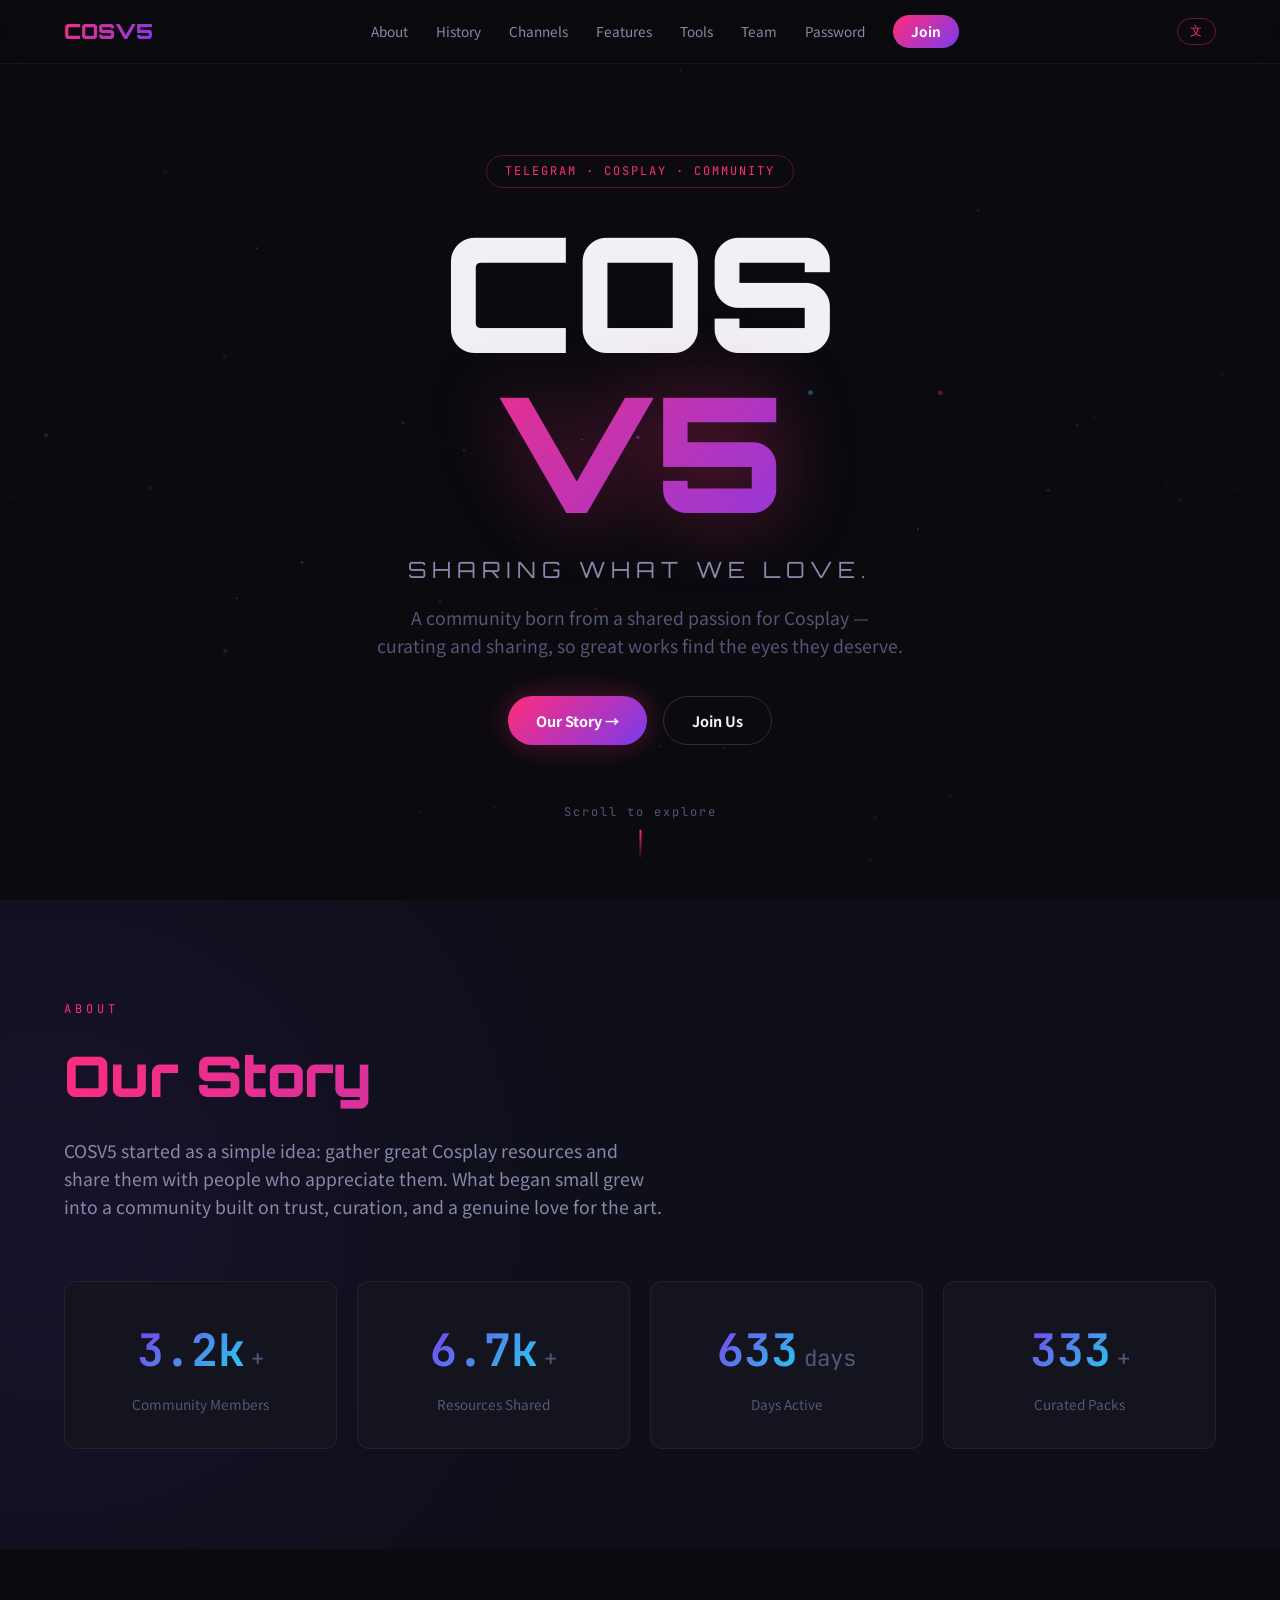
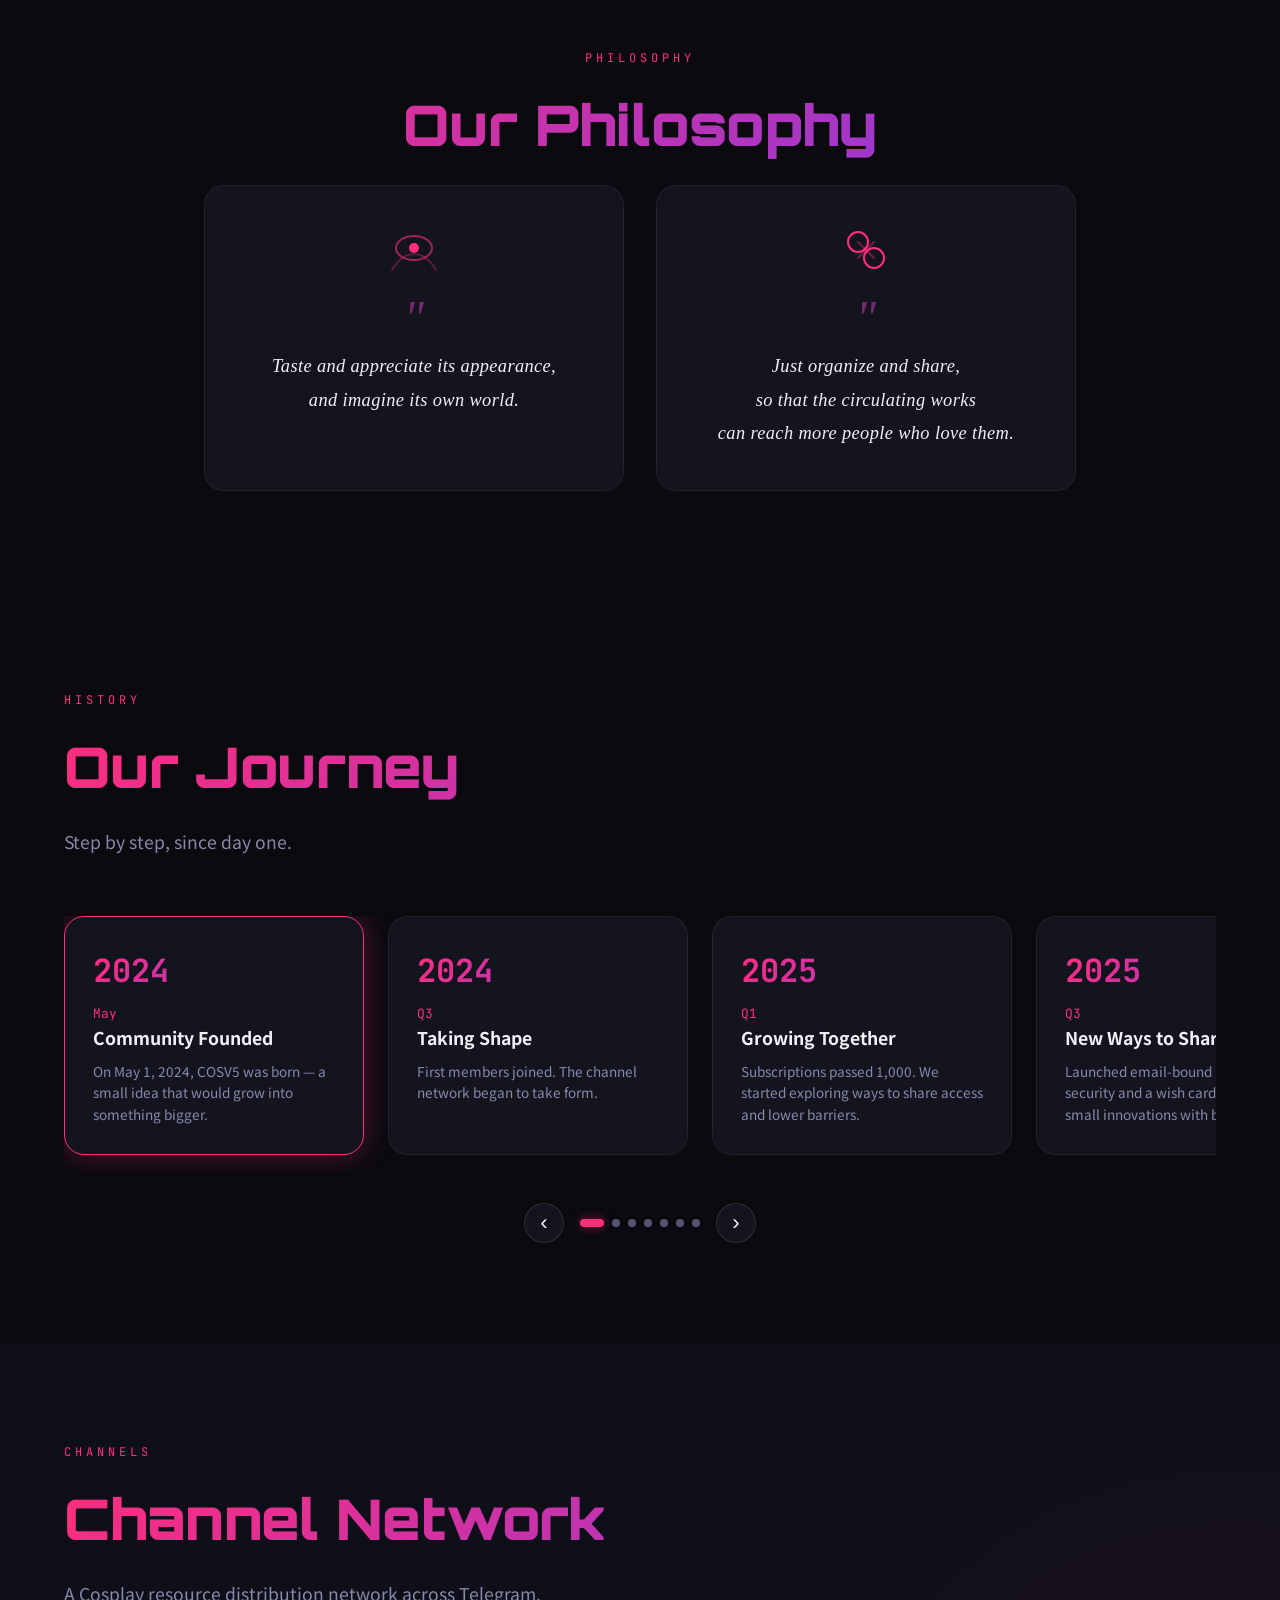
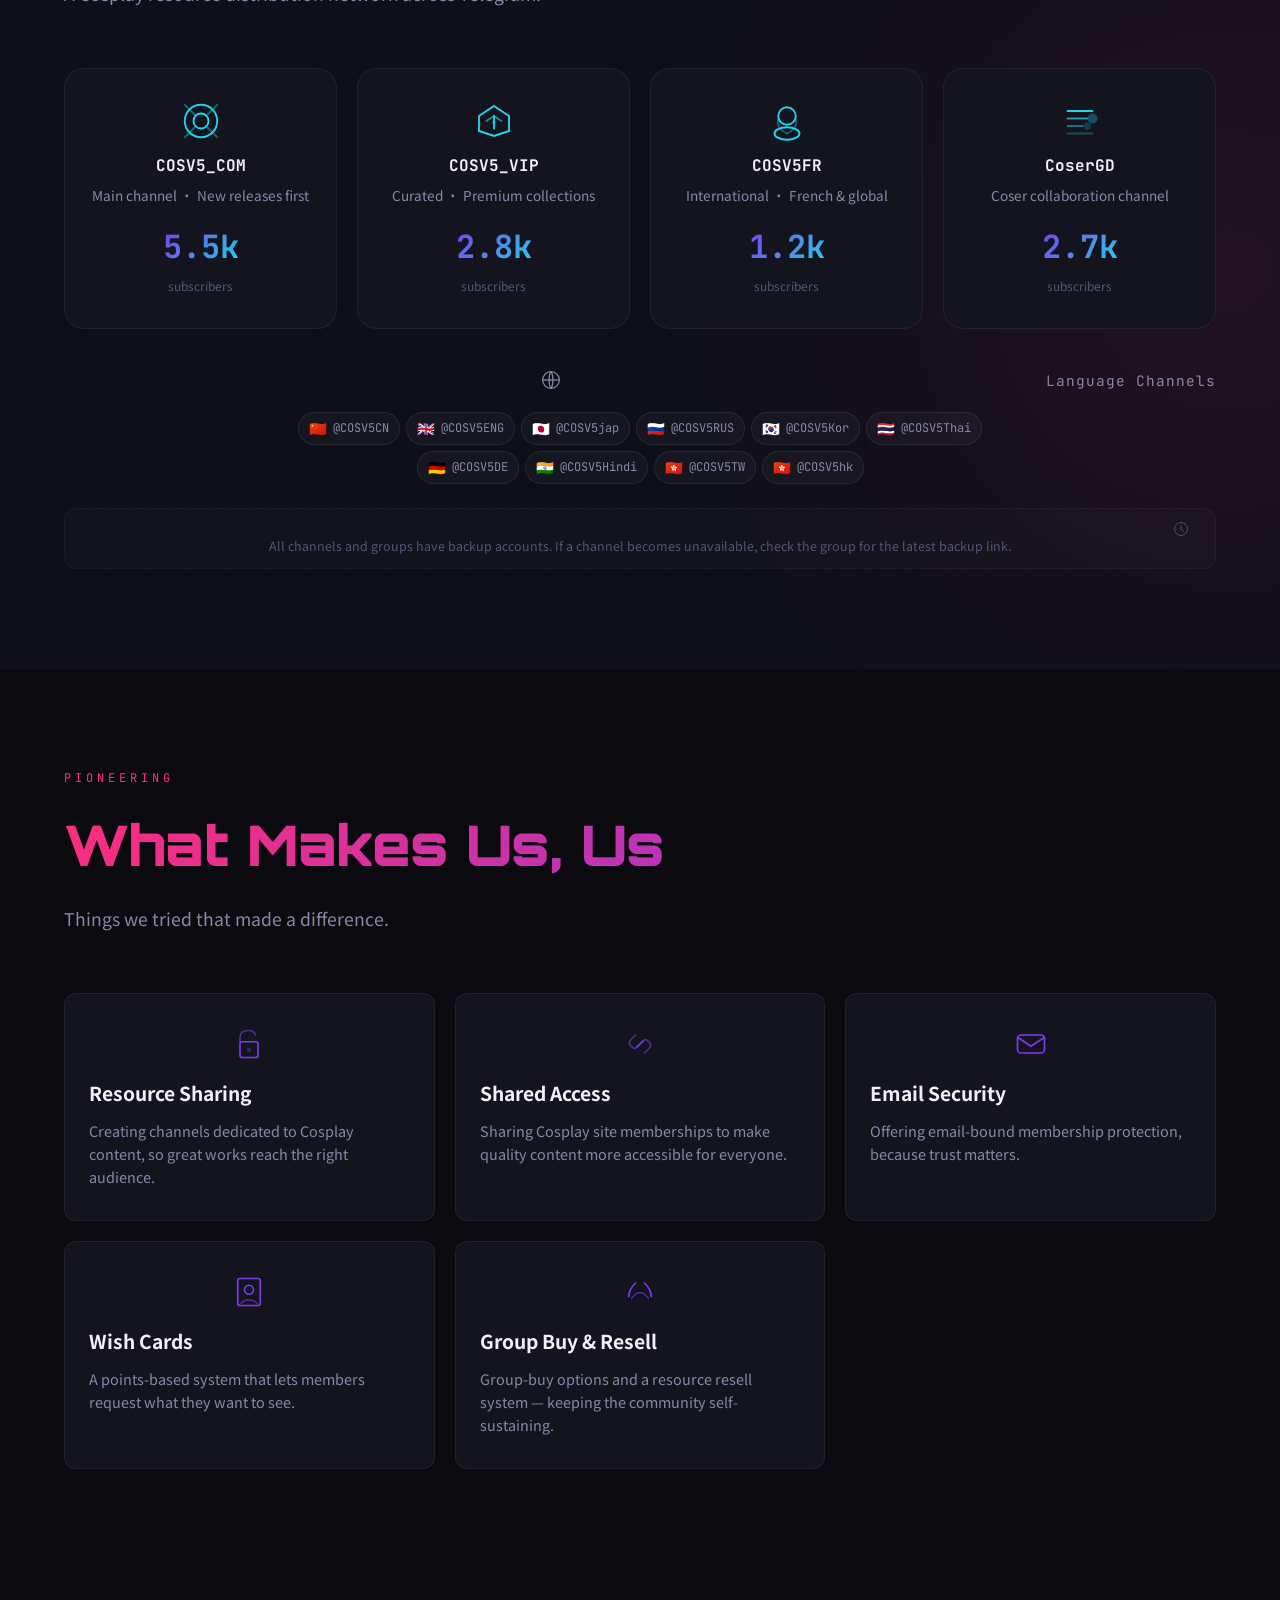
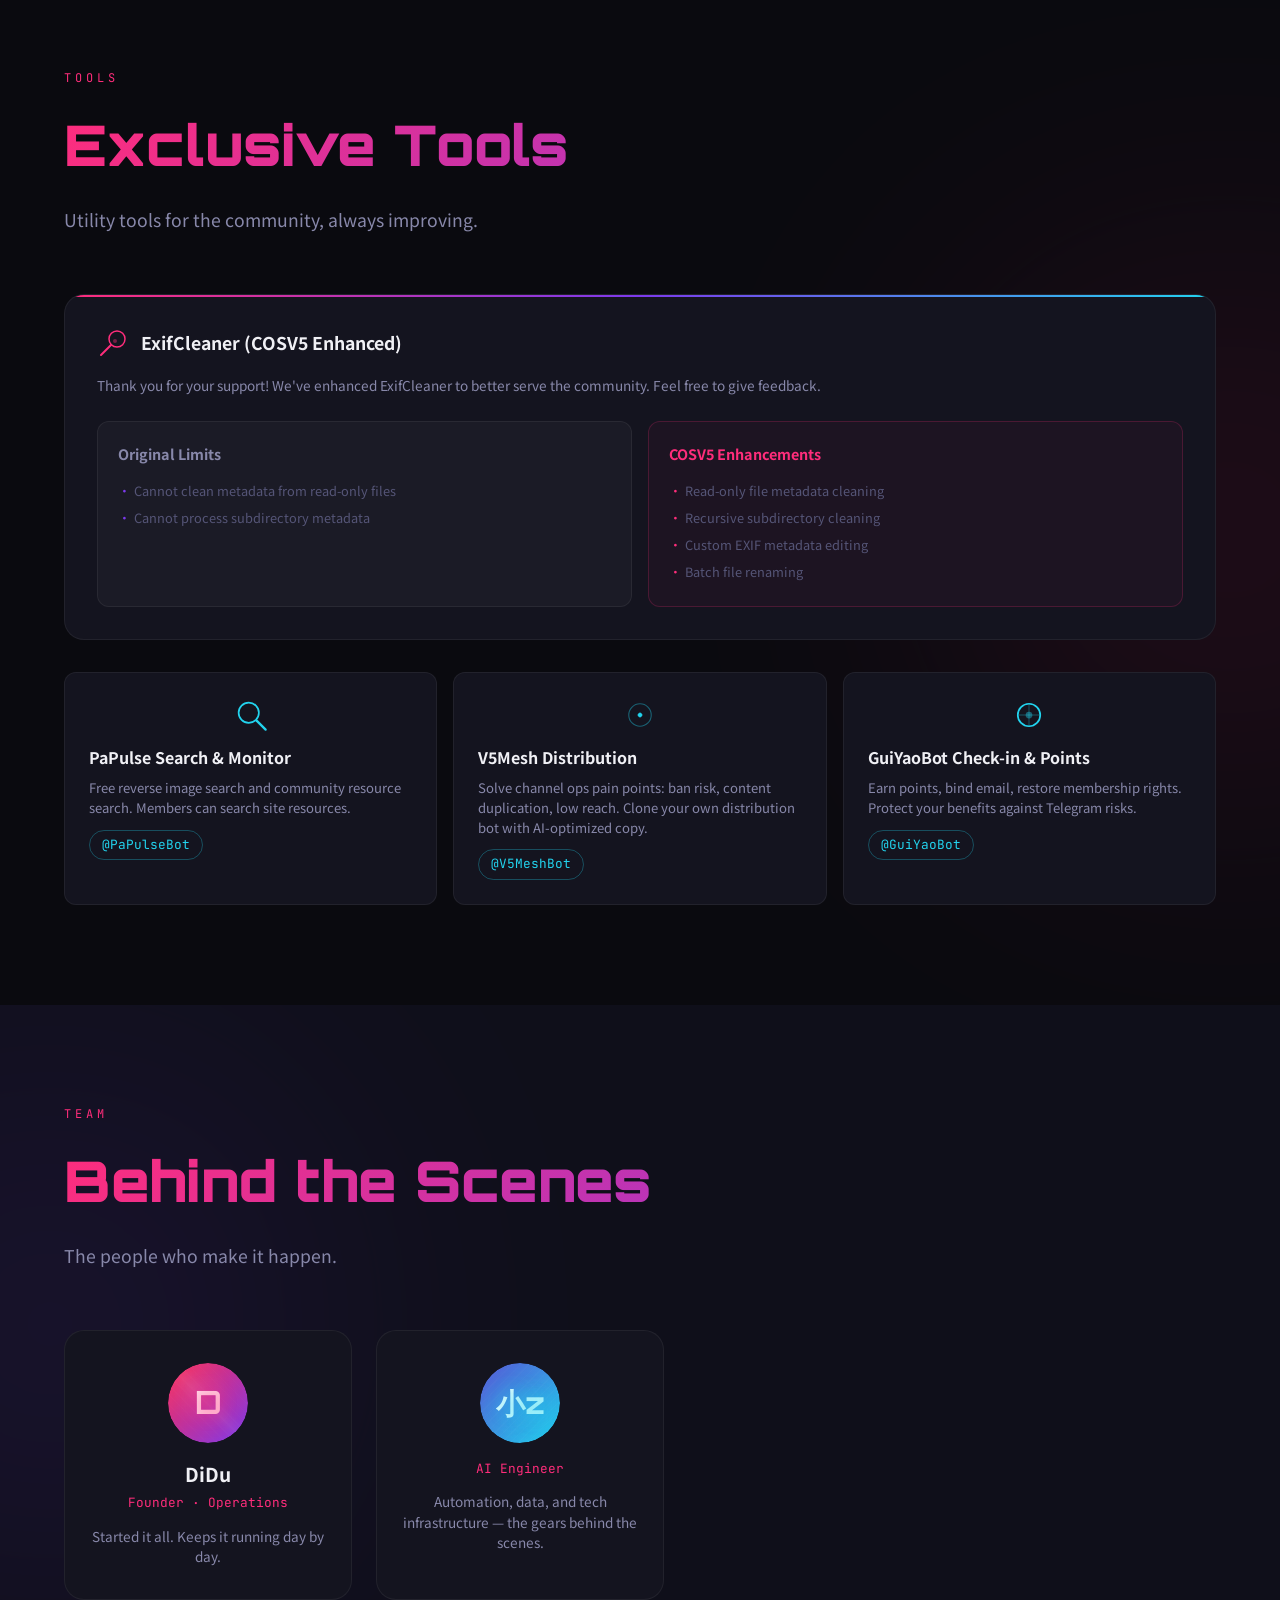
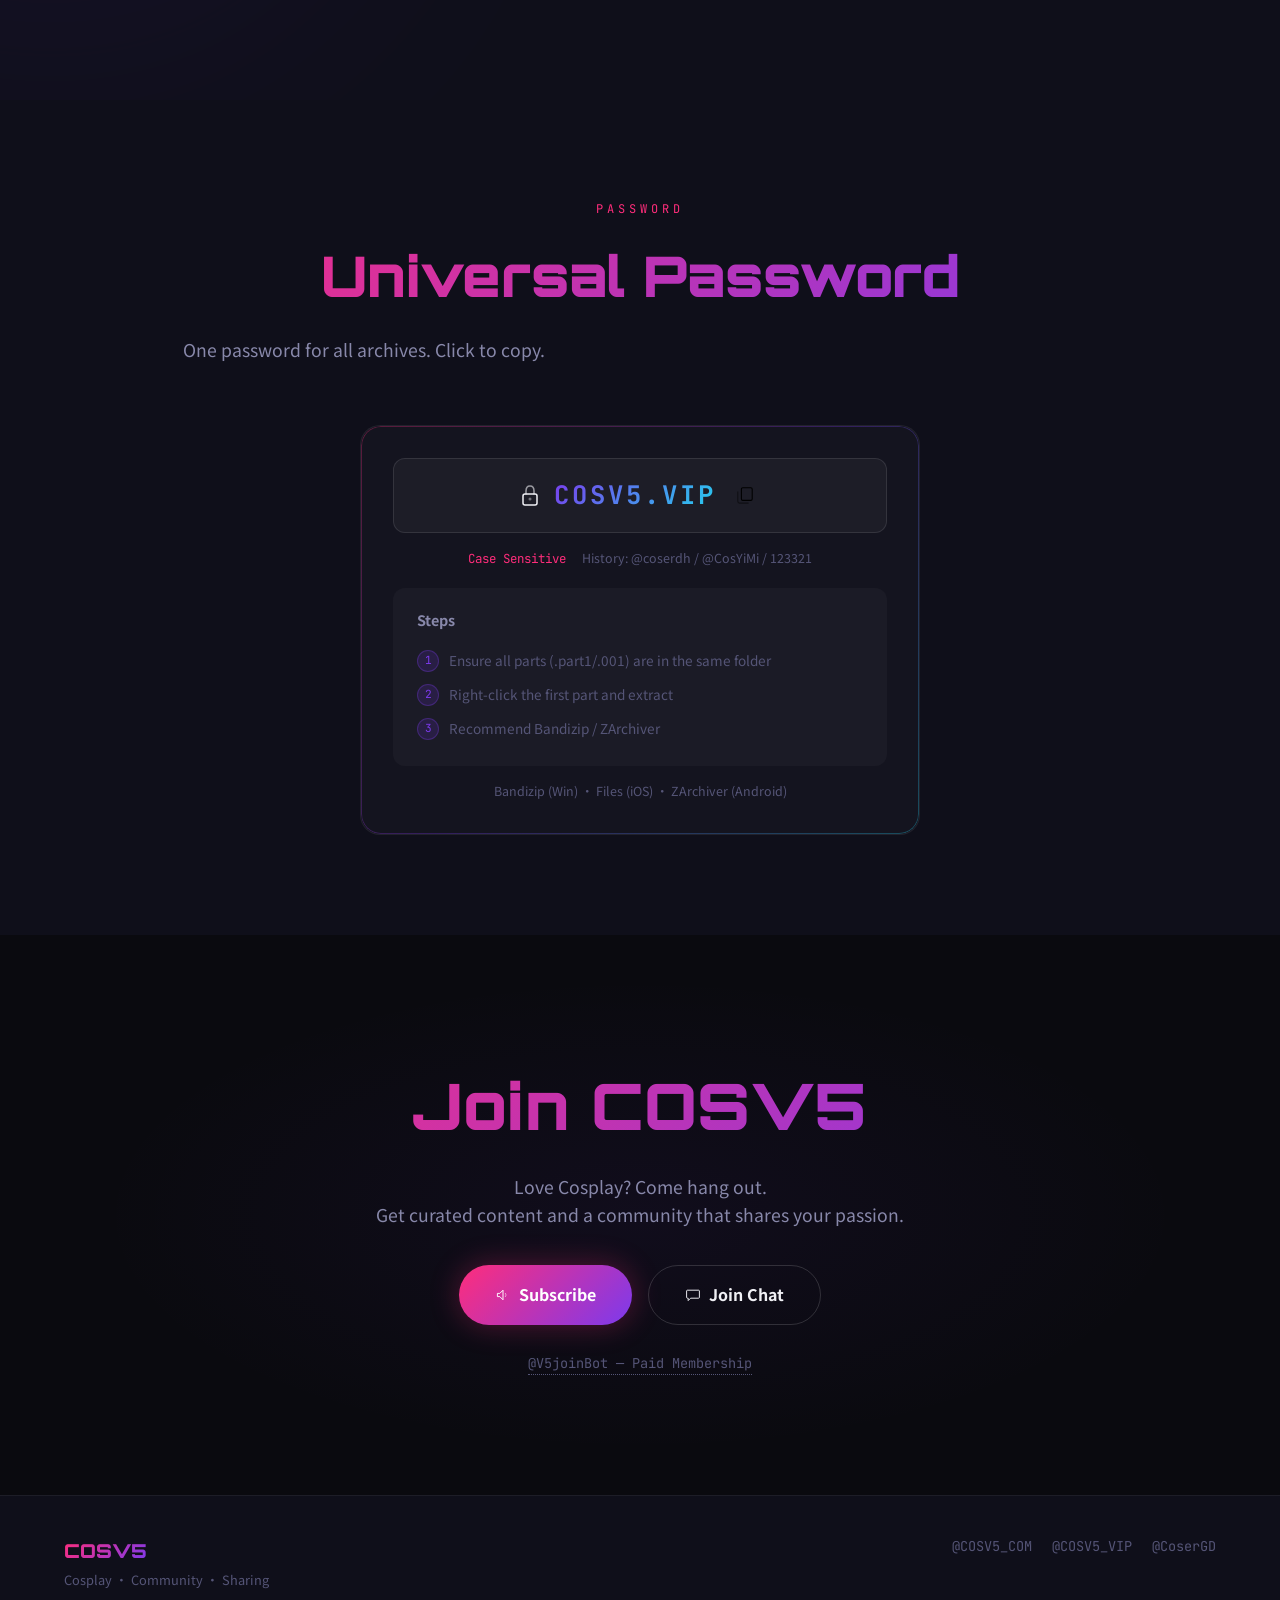
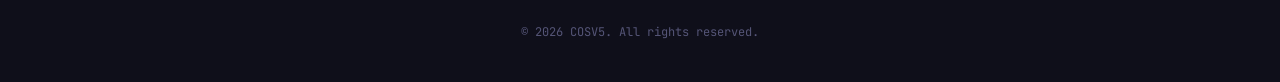
==== commit 770aa17e: "design: CSS-generated cyberpunk avatars for DiDu and 小z" ====
--- a/index.html
+++ b/index.html
@@ -360,13 +360,13 @@
 
       <div class="team-grid reveal">
         <div class="team-card">
-          <div class="team-avatar" style="--avatar-bg: #ff2d55;">D</div>
+          <div class="team-avatar" style="--avatar-bg: #ff2d55;"><span class="avatar-letter">D</span></div>
           <h3 data-i18n="team.m1.name">DiDu</h3>
           <span class="team-role" data-i18n="team.m1.role">Founder · Operations</span>
           <p data-i18n="team.m1.desc">Visionary and executor. The driving force from zero to one.</p>
         </div>
         <div class="team-card">
-          <div class="team-avatar" style="--avatar-bg: #5856d6;">小z</div>
+          <div class="team-avatar" style="--avatar-bg: #5856d6;"><span class="avatar-letter">小z</span></div>
           <span class="team-role" data-i18n="team.m2.role">AI Engineer</span>
           <p data-i18n="team.m2.desc">Automation, data analysis, and tech infrastructure behind the scenes.</p>
         </div>
--- a/styles.css
+++ b/styles.css
@@ -698,20 +698,93 @@
   border-color: rgba(124, 58, 237, 0.3);
   transform: translateY(-3px);
 }
+.team-card:hover .team-avatar {
+  transform: scale(1.08);
+}
+.team-card:hover .avatar-letter {
+  filter: brightness(1.2);
+}
 .team-avatar {
-  width: 72px;
-  height: 72px;
+  width: 80px;
+  height: 80px;
   border-radius: 50%;
-  background: var(--avatar-bg, var(--accent-purple));
   display: flex;
   align-items: center;
   justify-content: center;
   font-family: var(--font-display);
-  font-size: 1.6rem;
+  font-size: 1.8rem;
   font-weight: 700;
   margin: 0 auto 16px;
   color: white;
-  box-shadow: 0 0 30px rgba(255,45,123,0.2);
+  position: relative;
+  isolation: isolate;
+  overflow: hidden; transition: transform 0.3s ease;
+}
+.team-avatar::before {
+  content: '';
+  position: absolute;
+  inset: 0;
+  border-radius: 50%;
+  z-index: -1;
+}
+.team-avatar::after {
+  content: '';
+  position: absolute;
+  inset: 0;
+  border-radius: 50%;
+  z-index: -1;
+  opacity: 0.4;
+}
+.team-avatar[style*="--avatar-bg: #ff2d55"]::before {
+  background: linear-gradient(135deg, #ff2d55, #7c3aed);
+}
+.team-avatar[style*="--avatar-bg: #ff2d55"]::after {
+  background:
+    linear-gradient(45deg, transparent 40%, rgba(255,255,255,0.12) 50%, transparent 60%),
+    radial-gradient(circle at 30% 30%, rgba(255,255,255,0.15) 0%, transparent 50%),
+    repeating-linear-gradient(
+      45deg,
+      transparent,
+      transparent 6px,
+      rgba(255,255,255,0.04) 6px,
+      rgba(255,255,255,0.04) 7px
+    );
+}
+/* DiDu - hex tech pattern */
+.team-avatar[style*="--avatar-bg: #ff2d55"] .avatar-letter {
+  position: relative;
+  z-index: 1;
+  text-shadow: 0 0 20px rgba(255,45,123,0.8), 0 0 40px rgba(255,45,123,0.4);
+  background: linear-gradient(135deg, #fff, #ffb3d1);
+  -webkit-background-clip: text;
+  -webkit-text-fill-color: transparent;
+  background-clip: text;
+  font-size: 2rem;
+}
+/* 小z - wave/circuit pattern */
+.team-avatar[style*="--avatar-bg: #5856d6"]::before {
+  background: linear-gradient(135deg, #5856d6, #22d3ee);
+}
+.team-avatar[style*="--avatar-bg: #5856d6"]::after {
+  background:
+    radial-gradient(circle at 70% 70%, rgba(34,211,238,0.2) 0%, transparent 50%),
+    repeating-linear-gradient(
+      -45deg,
+      transparent,
+      transparent 5px,
+      rgba(255,255,255,0.05) 5px,
+      rgba(255,255,255,0.05) 6px
+    );
+}
+.team-avatar[style*="--avatar-bg: #5856d6"] .avatar-letter {
+  position: relative;
+  z-index: 1;
+  text-shadow: 0 0 20px rgba(34,211,238,0.8), 0 0 40px rgba(34,211,238,0.4);
+  background: linear-gradient(135deg, #fff, #a5f3fc);
+  -webkit-background-clip: text;
+  -webkit-text-fill-color: transparent;
+  background-clip: text;
+  font-size: 1.8rem;
 }
 .team-card h3 { font-size: 1.2rem; margin-bottom: 4px; }
 .team-role {
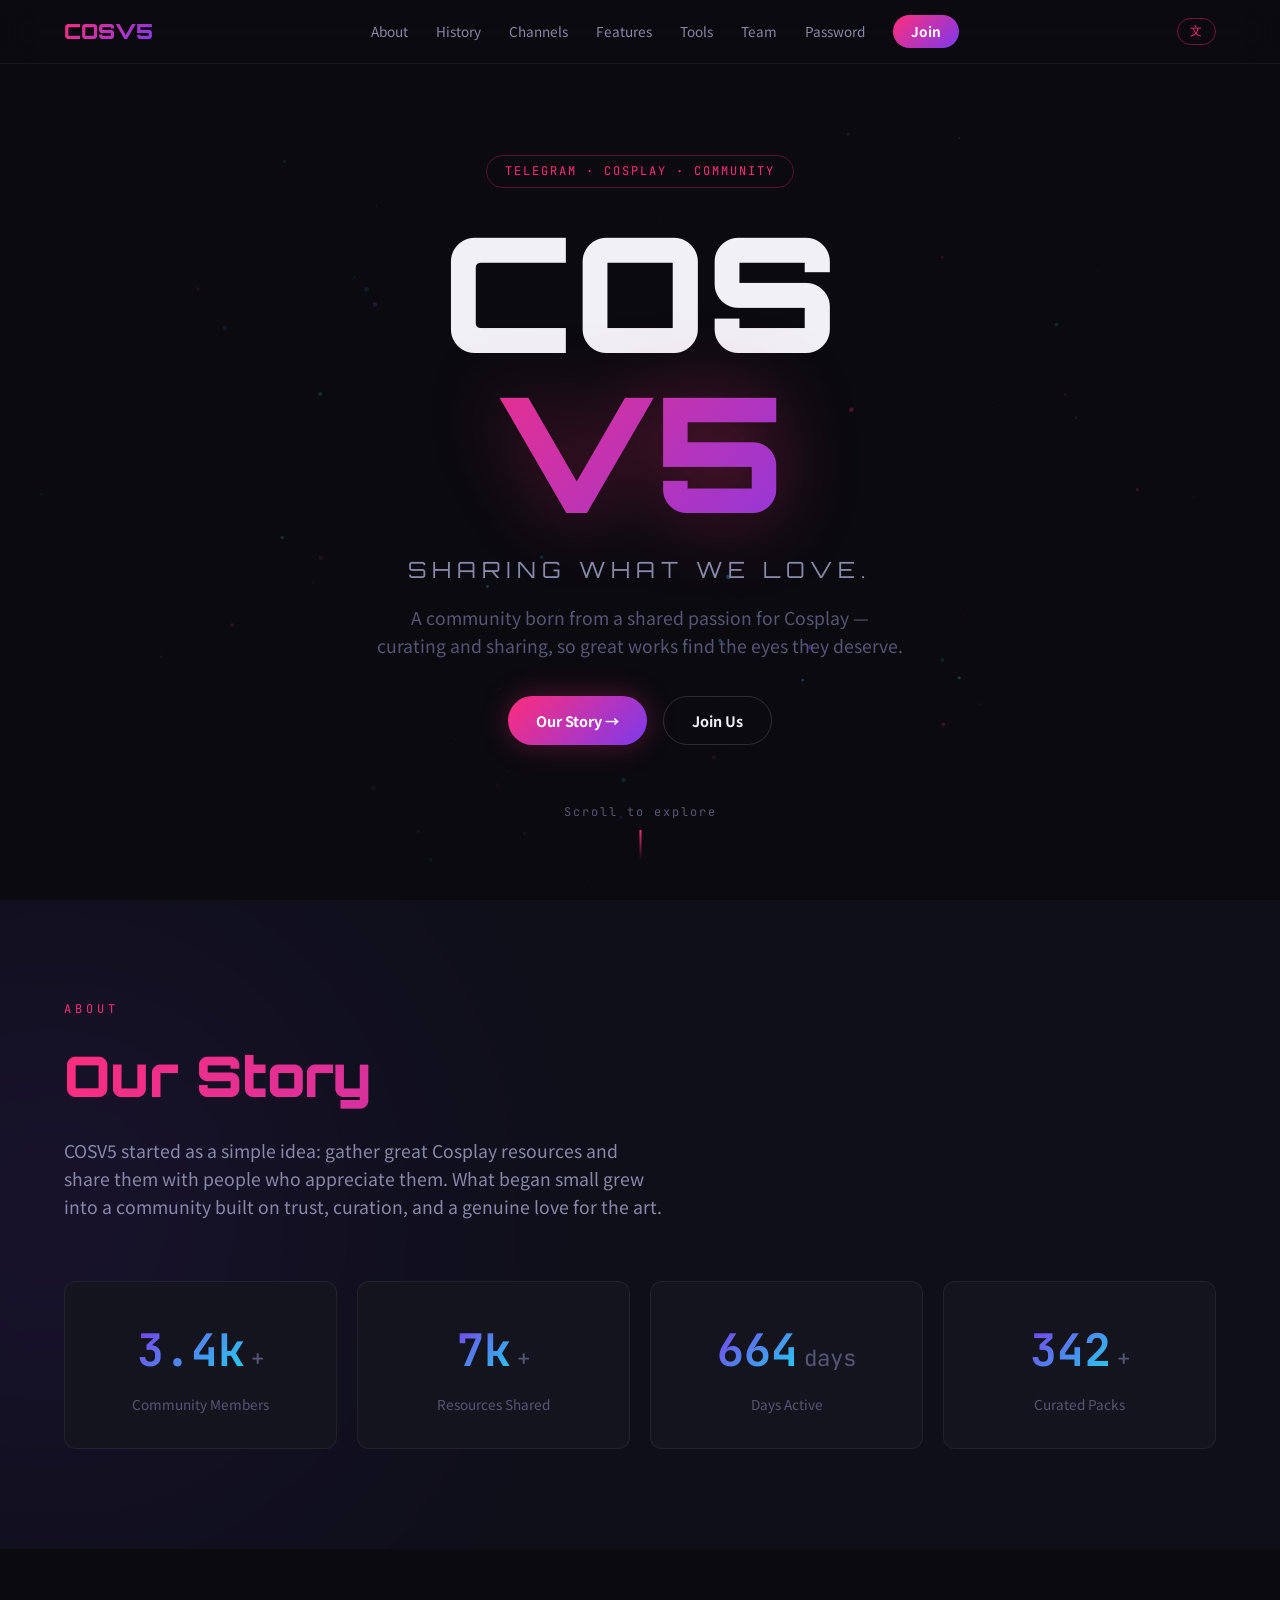
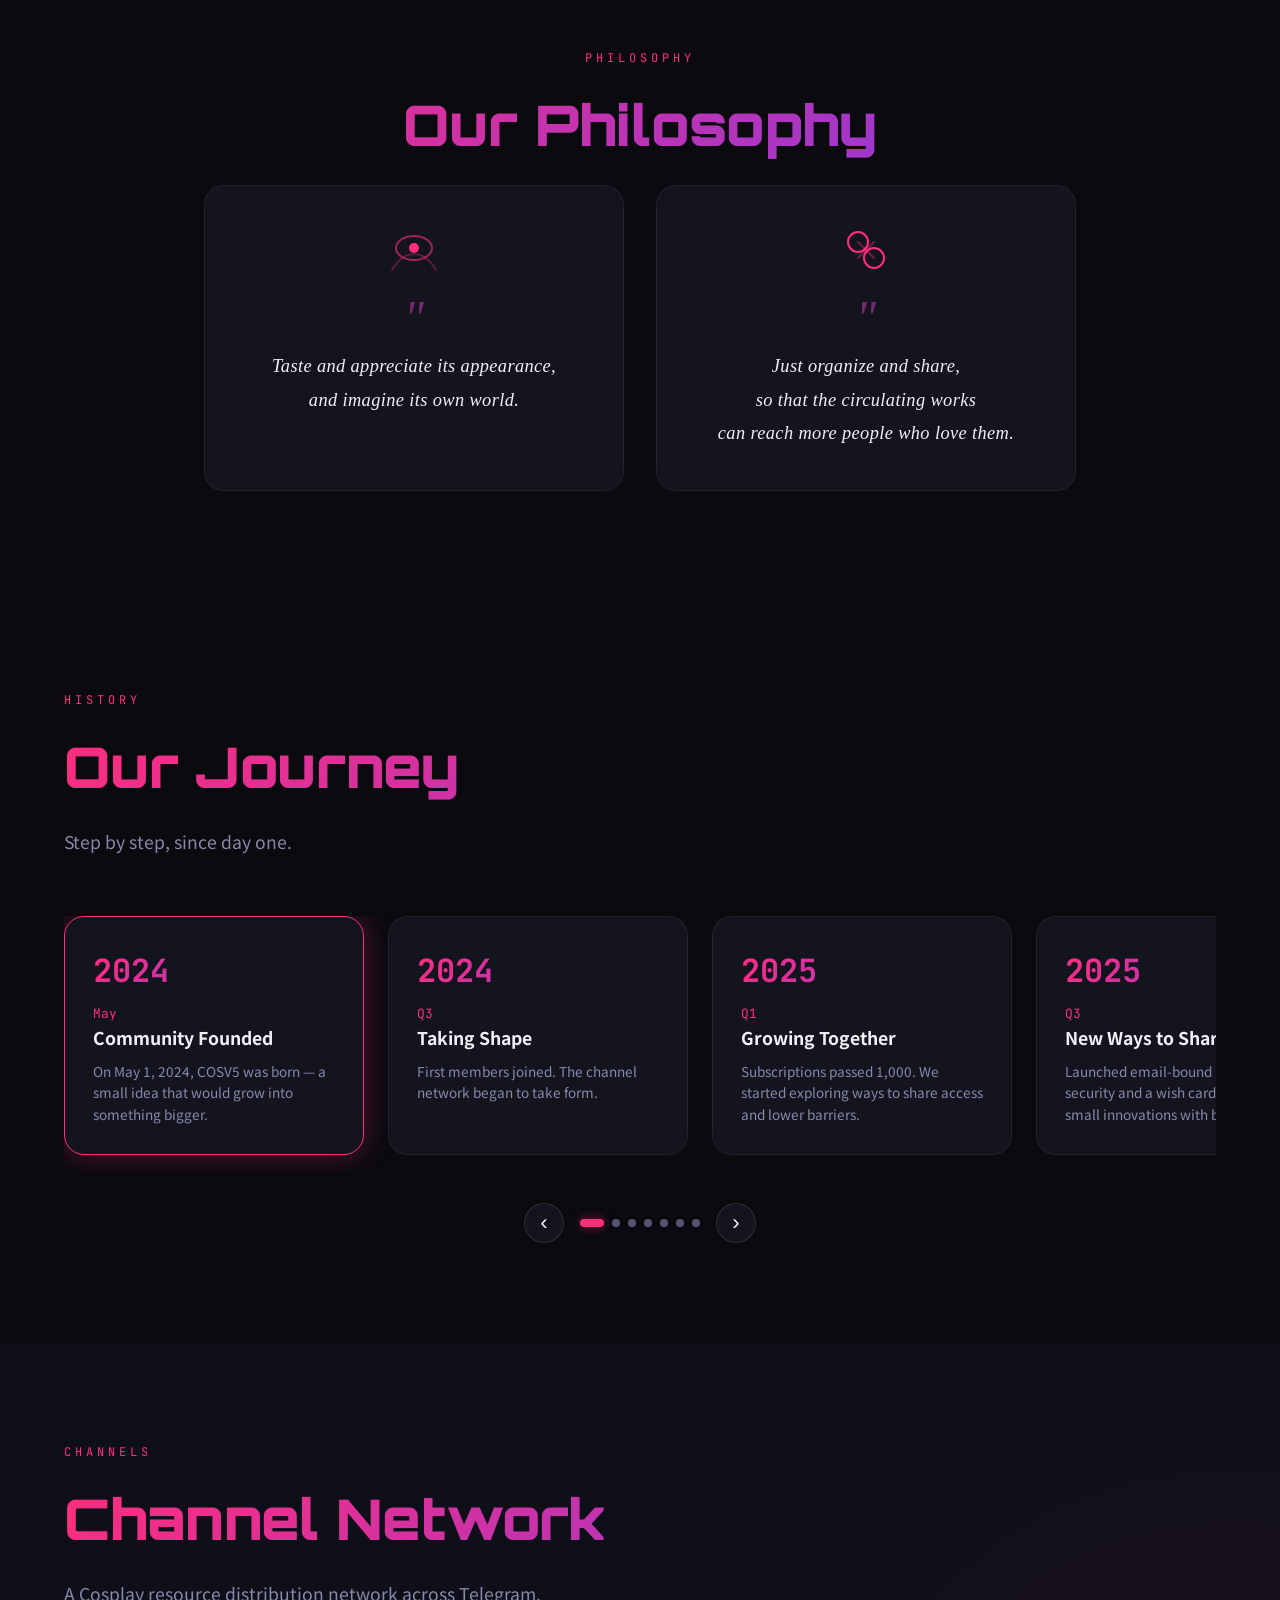
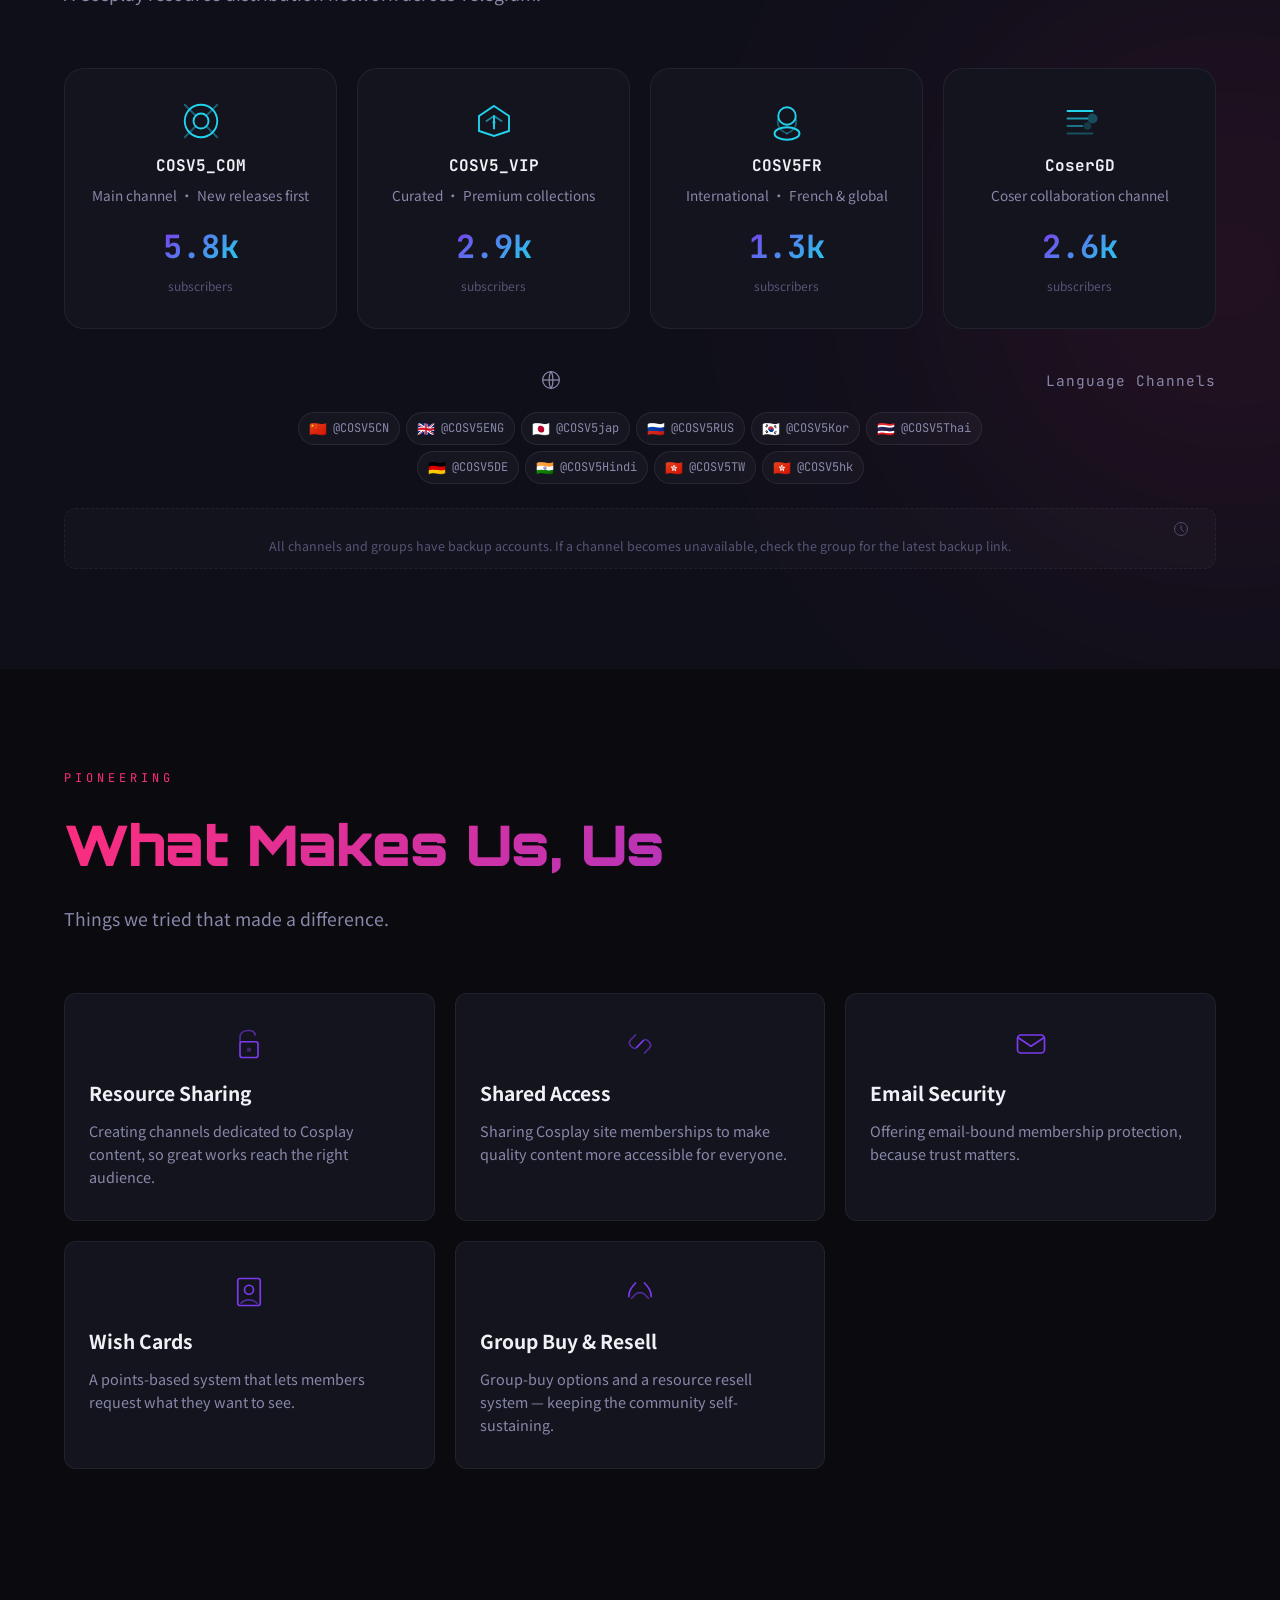
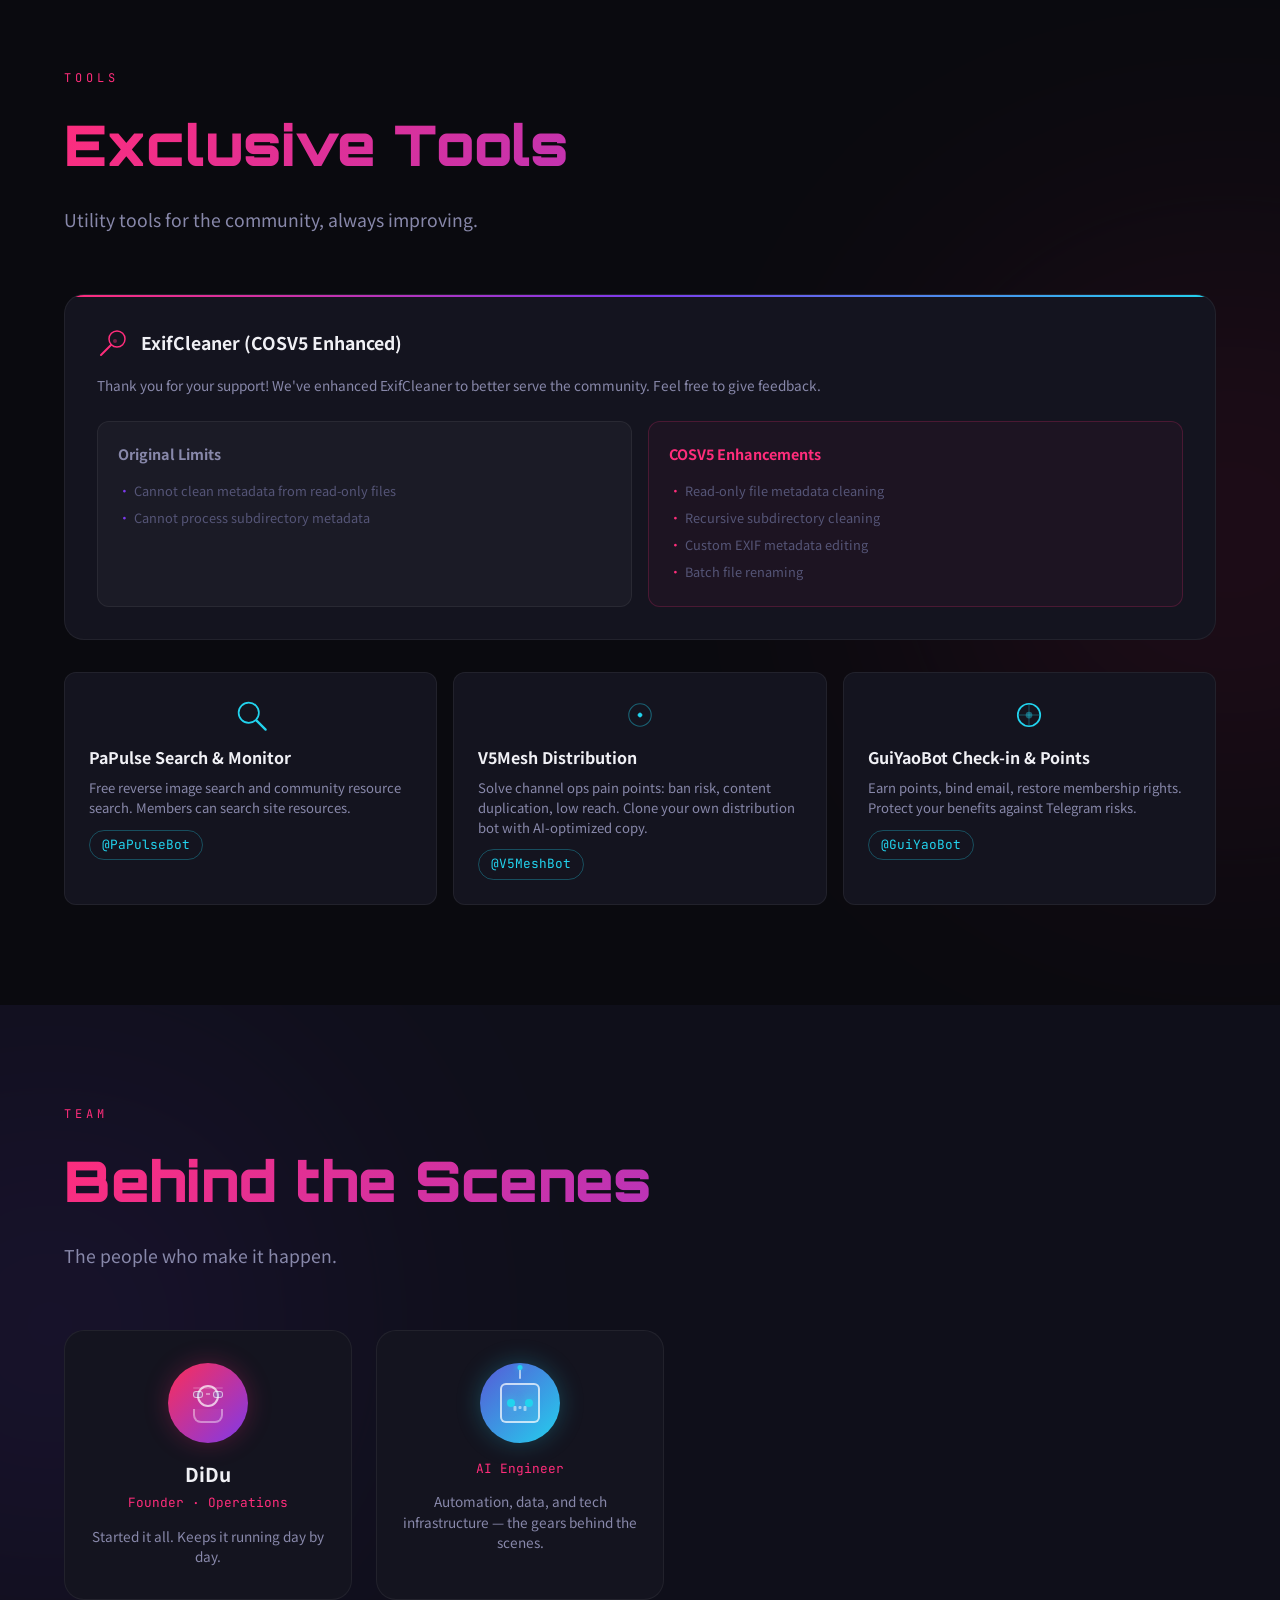
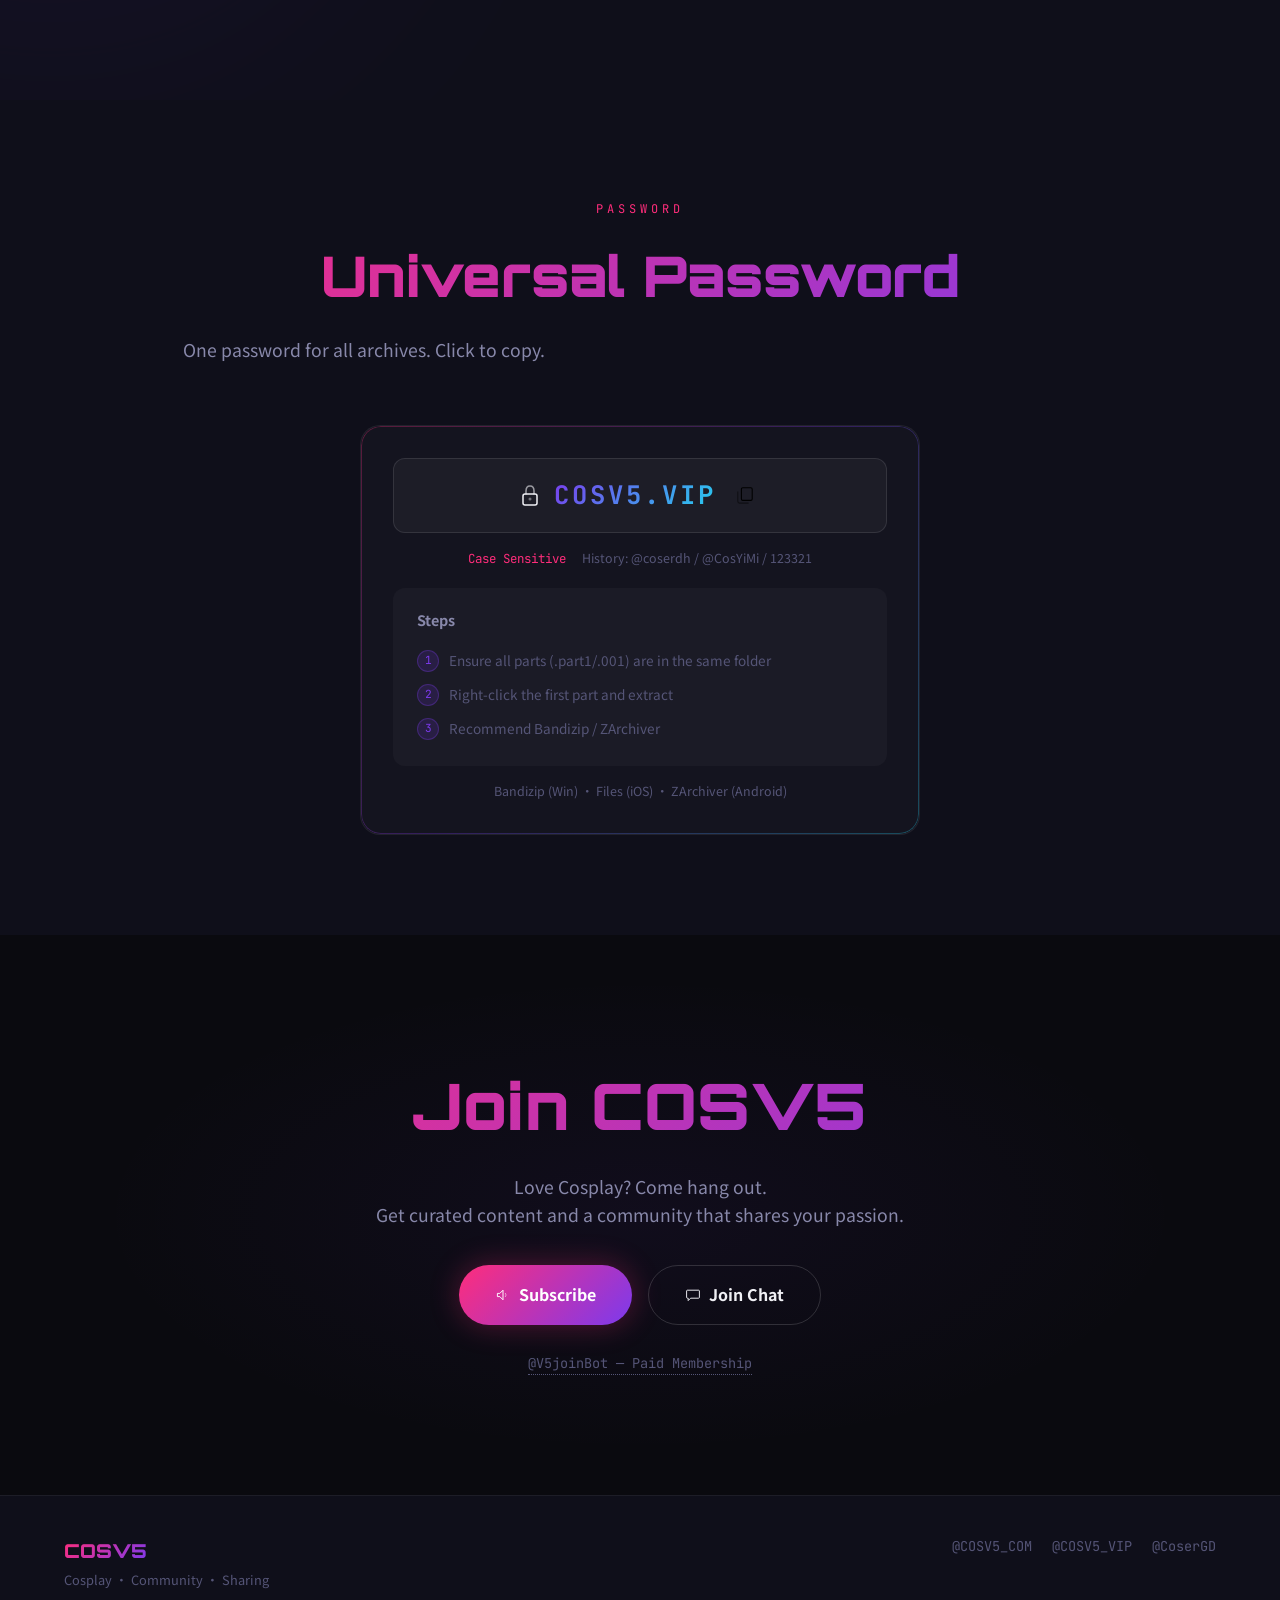
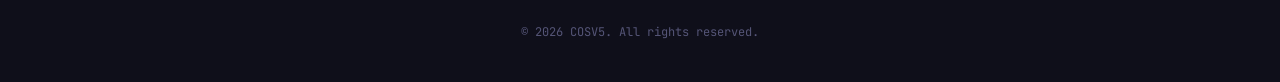
==== commit aeacb56e: "design: CSS avatars - robot face for 小z, tech guy for 低毒" ====
--- a/index.html
+++ b/index.html
@@ -360,13 +360,27 @@
 
       <div class="team-grid reveal">
         <div class="team-card">
-          <div class="team-avatar" style="--avatar-bg: #ff2d55;"><span class="avatar-letter">D</span></div>
+          <div class="team-avatar avatar-guy">
+            <div class="avatar-guy-inner">
+              <div class="guy-band"></div>
+              <div class="guy-head"></div>
+              <div class="guy-glasses"><span class="glass-bridge"></span></div>
+              <div class="guy-body"></div>
+            </div>
+          </div>
           <h3 data-i18n="team.m1.name">DiDu</h3>
           <span class="team-role" data-i18n="team.m1.role">Founder · Operations</span>
           <p data-i18n="team.m1.desc">Visionary and executor. The driving force from zero to one.</p>
         </div>
         <div class="team-card">
-          <div class="team-avatar" style="--avatar-bg: #5856d6;"><span class="avatar-letter">小z</span></div>
+          <div class="team-avatar avatar-bot">
+            <div class="avatar-bot-inner">
+              <div class="bot-head">
+                <div class="bot-eyes"><span class="bot-eye"></span><span class="bot-eye"></span></div>
+                <div class="bot-mouth"><span></span><span></span><span></span></div>
+              </div>
+            </div>
+          </div>
           <span class="team-role" data-i18n="team.m2.role">AI Engineer</span>
           <p data-i18n="team.m2.desc">Automation, data analysis, and tech infrastructure behind the scenes.</p>
         </div>
--- a/styles.css
+++ b/styles.css
@@ -711,80 +711,173 @@
   display: flex;
   align-items: center;
   justify-content: center;
-  font-family: var(--font-display);
-  font-size: 1.8rem;
-  font-weight: 700;
   margin: 0 auto 16px;
-  color: white;
   position: relative;
   isolation: isolate;
-  overflow: hidden; transition: transform 0.3s ease;
+  overflow: hidden;
+  transition: transform 0.3s ease;
 }
 .team-avatar::before {
   content: '';
   position: absolute;
-  inset: 0;
+  inset: -2px;
   border-radius: 50%;
   z-index: -1;
 }
-.team-avatar::after {
+
+/* ─── 小z: AI Robot ─── */
+.team-avatar.avatar-bot::before {
+  background: linear-gradient(135deg, #5856d6, #22d3ee);
+}
+.team-avatar.avatar-bot {
+  box-shadow: 0 0 25px rgba(34,211,238,0.25);
+}
+.avatar-bot-inner {
+  position: relative;
+  width: 48px;
+  height: 48px;
+}
+/* antenna */
+.avatar-bot-inner::before {
   content: '';
   position: absolute;
-  inset: 0;
+  top: -10px;
+  left: 50%;
+  transform: translateX(-50%);
+  width: 2px;
+  height: 10px;
+  background: rgba(255,255,255,0.6);
+  border-radius: 1px;
+}
+.avatar-bot-inner::after {
+  content: '';
+  position: absolute;
+  top: -14px;
+  left: 50%;
+  transform: translateX(-50%);
+  width: 5px;
+  height: 5px;
   border-radius: 50%;
-  z-index: -1;
-  opacity: 0.4;
-}
-.team-avatar[style*="--avatar-bg: #ff2d55"]::before {
+  background: #22d3ee;
+  box-shadow: 0 0 6px rgba(34,211,238,0.8);
+}
+/* robot head */
+.bot-head {
+  position: absolute;
+  inset: 4px;
+  border: 2px solid rgba(255,255,255,0.7);
+  border-radius: 6px;
+  background: rgba(255,255,255,0.06);
+}
+/* robot eyes */
+.bot-eyes {
+  position: absolute;
+  top: 14px;
+  left: 50%;
+  transform: translateX(-50%);
+  display: flex;
+  gap: 10px;
+}
+.bot-eye {
+  width: 8px;
+  height: 8px;
+  border-radius: 50%;
+  background: #22d3ee;
+  box-shadow: 0 0 8px rgba(34,211,238,0.6);
+}
+/* robot mouth */
+.bot-mouth {
+  position: absolute;
+  bottom: 10px;
+  left: 50%;
+  transform: translateX(-50%);
+  display: flex;
+  gap: 2px;
+}
+.bot-mouth span {
+  width: 3px;
+  height: 5px;
+  border-radius: 1px;
+  background: rgba(255,255,255,0.5);
+}
+.bot-mouth span:nth-child(2) { height: 3px; }
+.bot-mouth span:nth-child(3) { height: 5px; }
+
+/* ─── 低毒: Tech Guy ─── */
+.team-avatar.avatar-guy::before {
   background: linear-gradient(135deg, #ff2d55, #7c3aed);
 }
-.team-avatar[style*="--avatar-bg: #ff2d55"]::after {
-  background:
-    linear-gradient(45deg, transparent 40%, rgba(255,255,255,0.12) 50%, transparent 60%),
-    radial-gradient(circle at 30% 30%, rgba(255,255,255,0.15) 0%, transparent 50%),
-    repeating-linear-gradient(
-      45deg,
-      transparent,
-      transparent 6px,
-      rgba(255,255,255,0.04) 6px,
-      rgba(255,255,255,0.04) 7px
-    );
-}
-/* DiDu - hex tech pattern */
-.team-avatar[style*="--avatar-bg: #ff2d55"] .avatar-letter {
+.team-avatar.avatar-guy {
+  box-shadow: 0 0 25px rgba(255,45,123,0.25);
+}
+.avatar-guy-inner {
   position: relative;
-  z-index: 1;
-  text-shadow: 0 0 20px rgba(255,45,123,0.8), 0 0 40px rgba(255,45,123,0.4);
-  background: linear-gradient(135deg, #fff, #ffb3d1);
-  -webkit-background-clip: text;
-  -webkit-text-fill-color: transparent;
-  background-clip: text;
-  font-size: 2rem;
-}
-/* 小z - wave/circuit pattern */
-.team-avatar[style*="--avatar-bg: #5856d6"]::before {
-  background: linear-gradient(135deg, #5856d6, #22d3ee);
-}
-.team-avatar[style*="--avatar-bg: #5856d6"]::after {
-  background:
-    radial-gradient(circle at 70% 70%, rgba(34,211,238,0.2) 0%, transparent 50%),
-    repeating-linear-gradient(
-      -45deg,
-      transparent,
-      transparent 5px,
-      rgba(255,255,255,0.05) 5px,
-      rgba(255,255,255,0.05) 6px
-    );
-}
-.team-avatar[style*="--avatar-bg: #5856d6"] .avatar-letter {
-  position: relative;
-  z-index: 1;
-  text-shadow: 0 0 20px rgba(34,211,238,0.8), 0 0 40px rgba(34,211,238,0.4);
-  background: linear-gradient(135deg, #fff, #a5f3fc);
-  -webkit-background-clip: text;
-  -webkit-text-fill-color: transparent;
-  background-clip: text;
-  font-size: 1.8rem;
+  width: 44px;
+  height: 44px;
+}
+/* head silhouette */
+.guy-head {
+  position: absolute;
+  top: 4px;
+  left: 50%;
+  transform: translateX(-50%);
+  width: 22px;
+  height: 22px;
+  border-radius: 50%;
+  border: 2px solid rgba(255,255,255,0.7);
+  background: rgba(255,255,255,0.06);
+}
+/* glasses */
+.guy-glasses {
+  position: absolute;
+  top: 10px;
+  left: 50%;
+  transform: translateX(-50%);
+  display: flex;
+  align-items: center;
+  gap: 3px;
+}
+.guy-glasses::before, .guy-glasses::after {
+  content: '';
+  width: 10px;
+  height: 7px;
+  border: 1.5px solid rgba(255,255,255,0.6);
+  border-radius: 3px;
+  background: rgba(34,211,238,0.15);
+}
+.guy-glasses::before { content: ''; }
+.guy-glasses::after { content: ''; }
+.glass-bridge {
+  width: 4px;
+  height: 1.5px;
+  background: rgba(255,255,255,0.4);
+  flex-shrink: 0;
+}
+/* body/hoodie */
+.guy-body {
+  position: absolute;
+  bottom: 2px;
+  left: 50%;
+  transform: translateX(-50%);
+  width: 30px;
+  height: 14px;
+  border: 2px solid rgba(255,255,255,0.4);
+  border-radius: 4px 4px 8px 8px;
+  border-top: none;
+  border-top-left-radius: 0;
+  border-top-right-radius: 0;
+  background: rgba(255,255,255,0.04);
+}
+/* headphones band */
+.guy-band {
+  position: absolute;
+  top: 6px;
+  left: 50%;
+  transform: translateX(-50%);
+  width: 30px;
+  height: 2px;
+  background: rgba(255,255,255,0.15);
+  border-radius: 2px;
 }
 .team-card h3 { font-size: 1.2rem; margin-bottom: 4px; }
 .team-role {
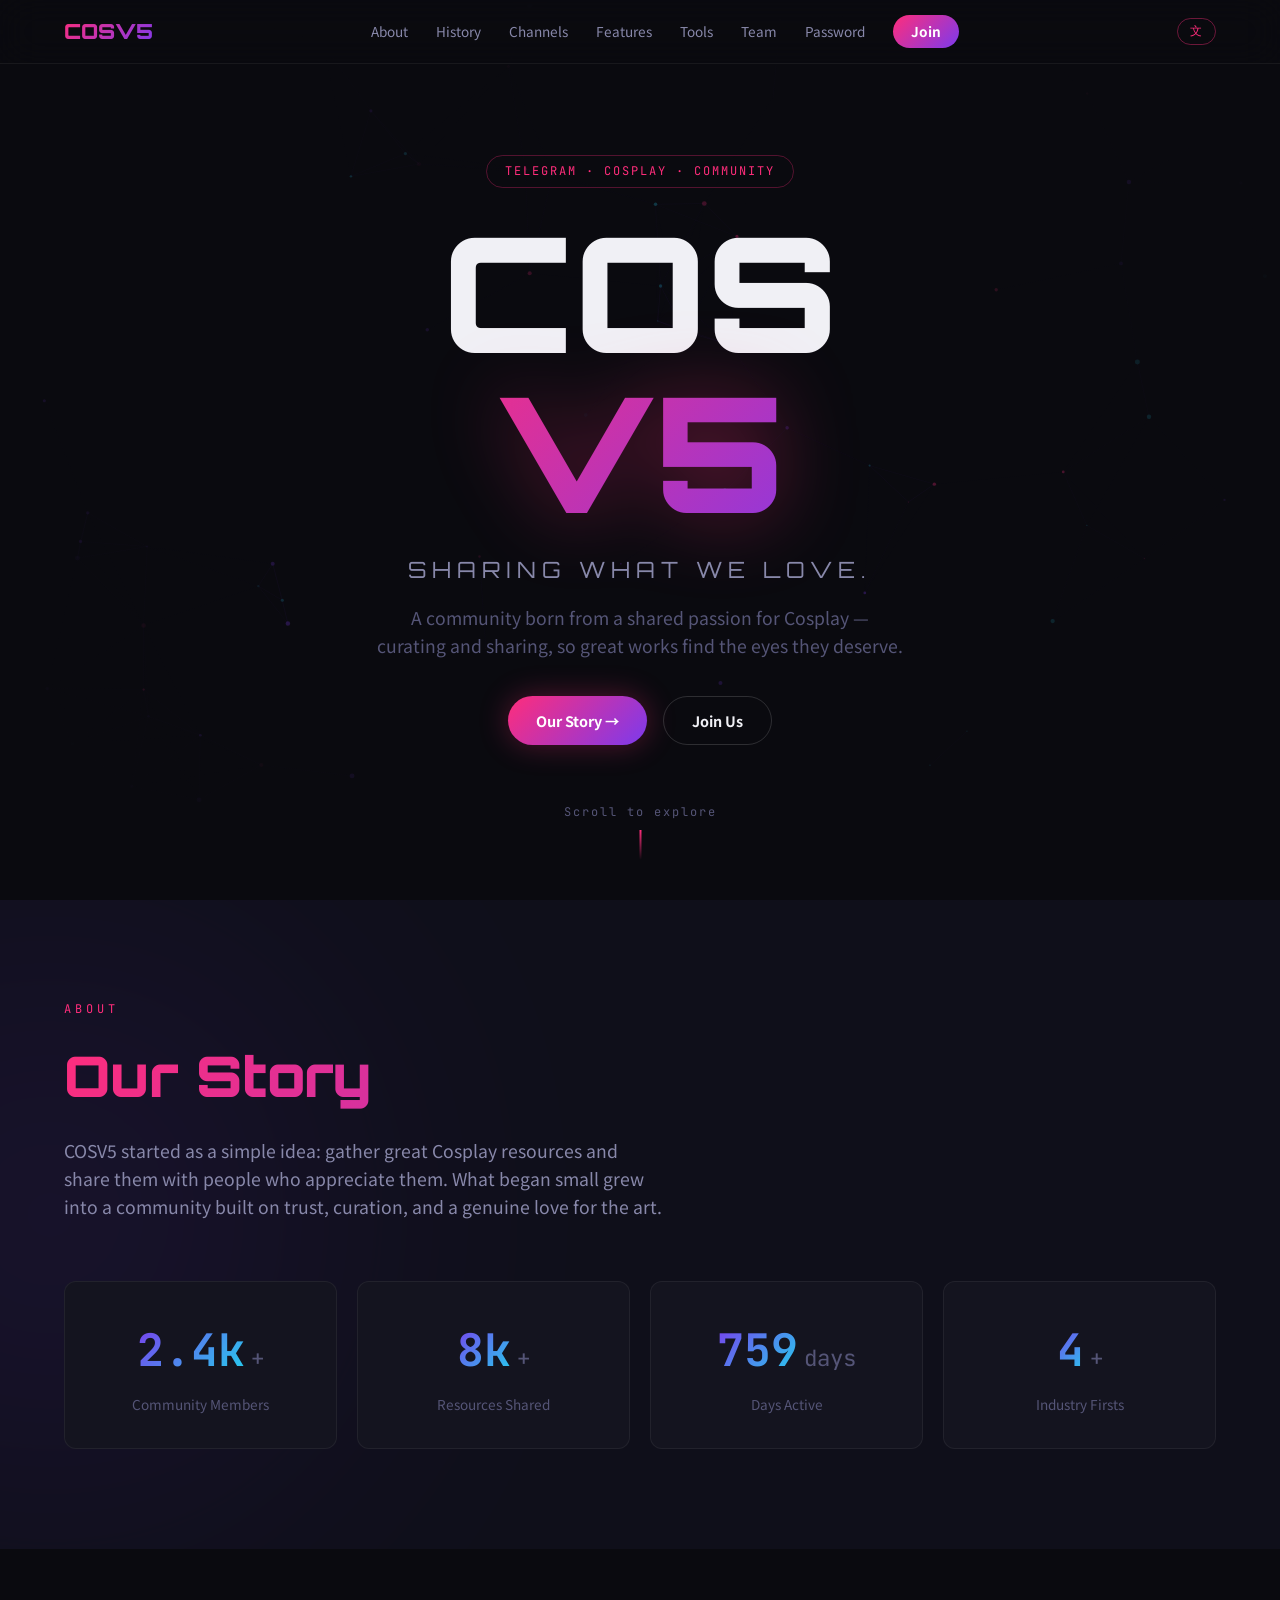
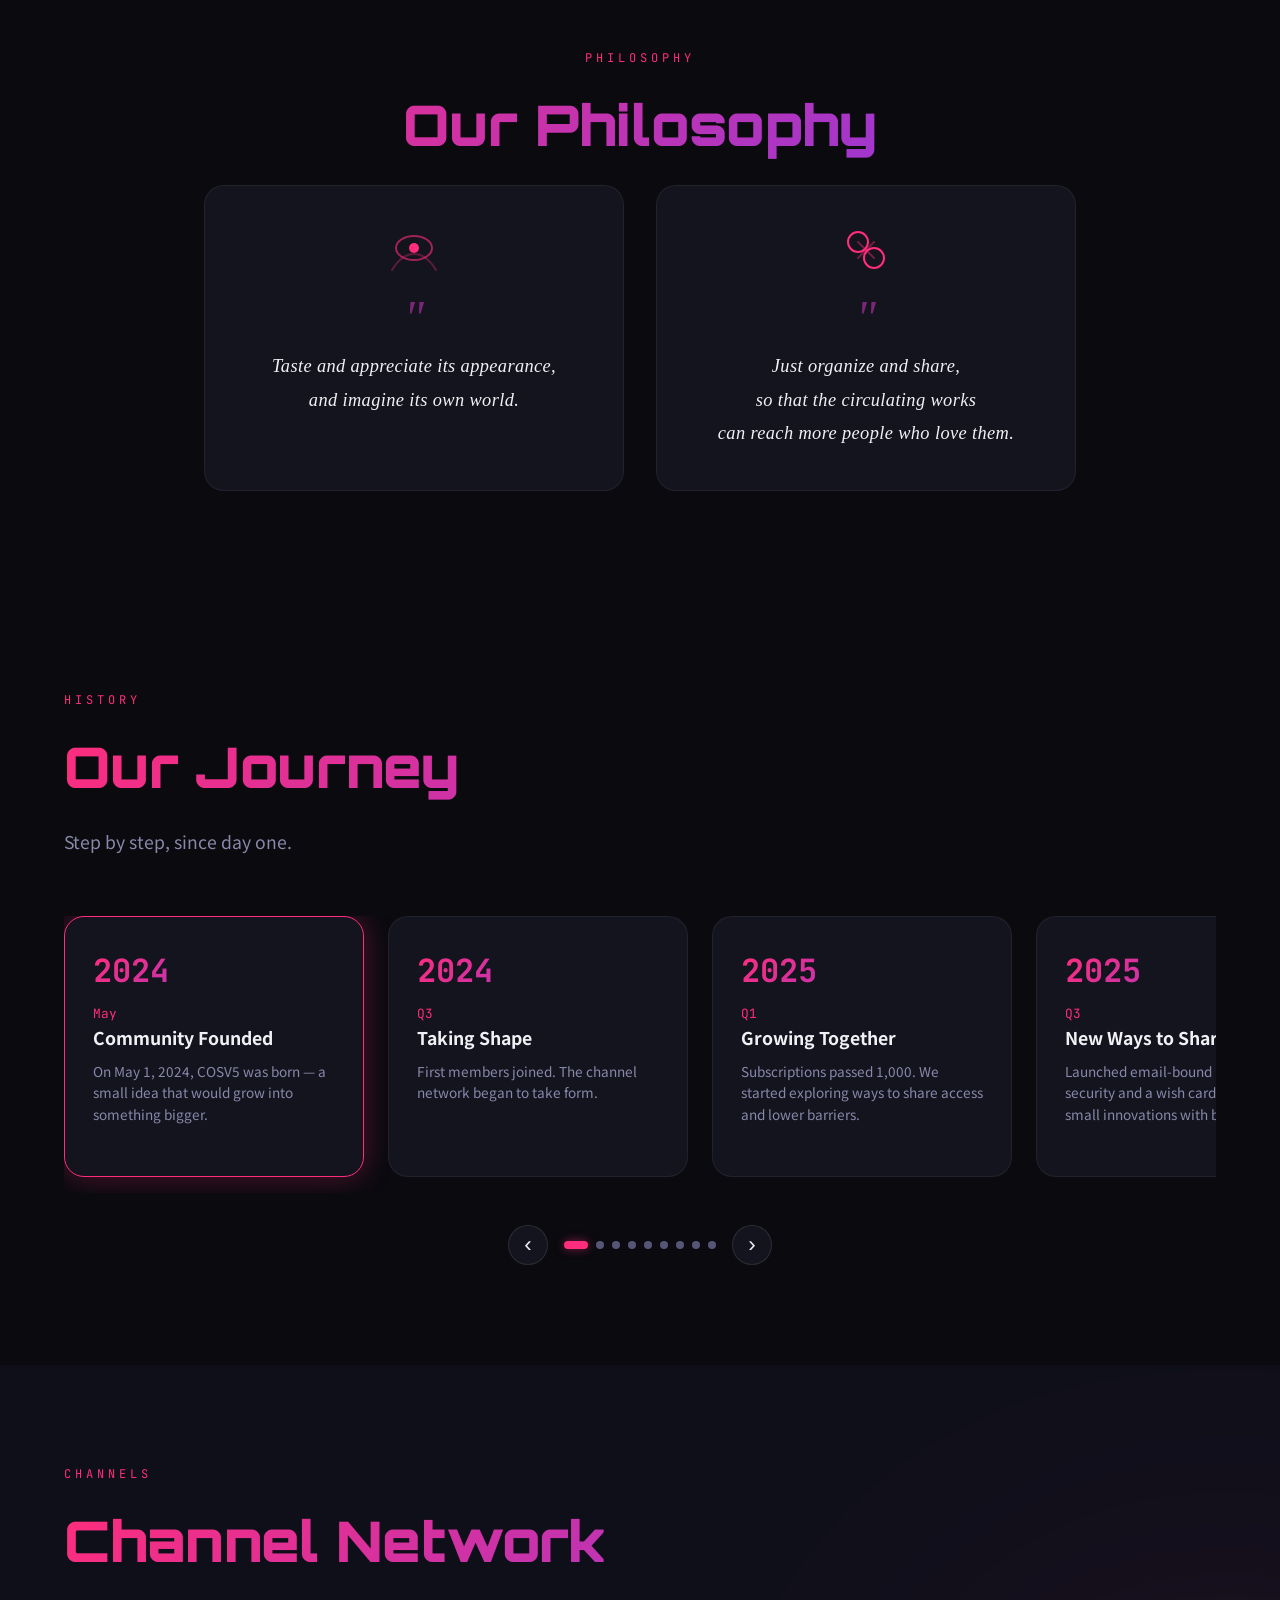
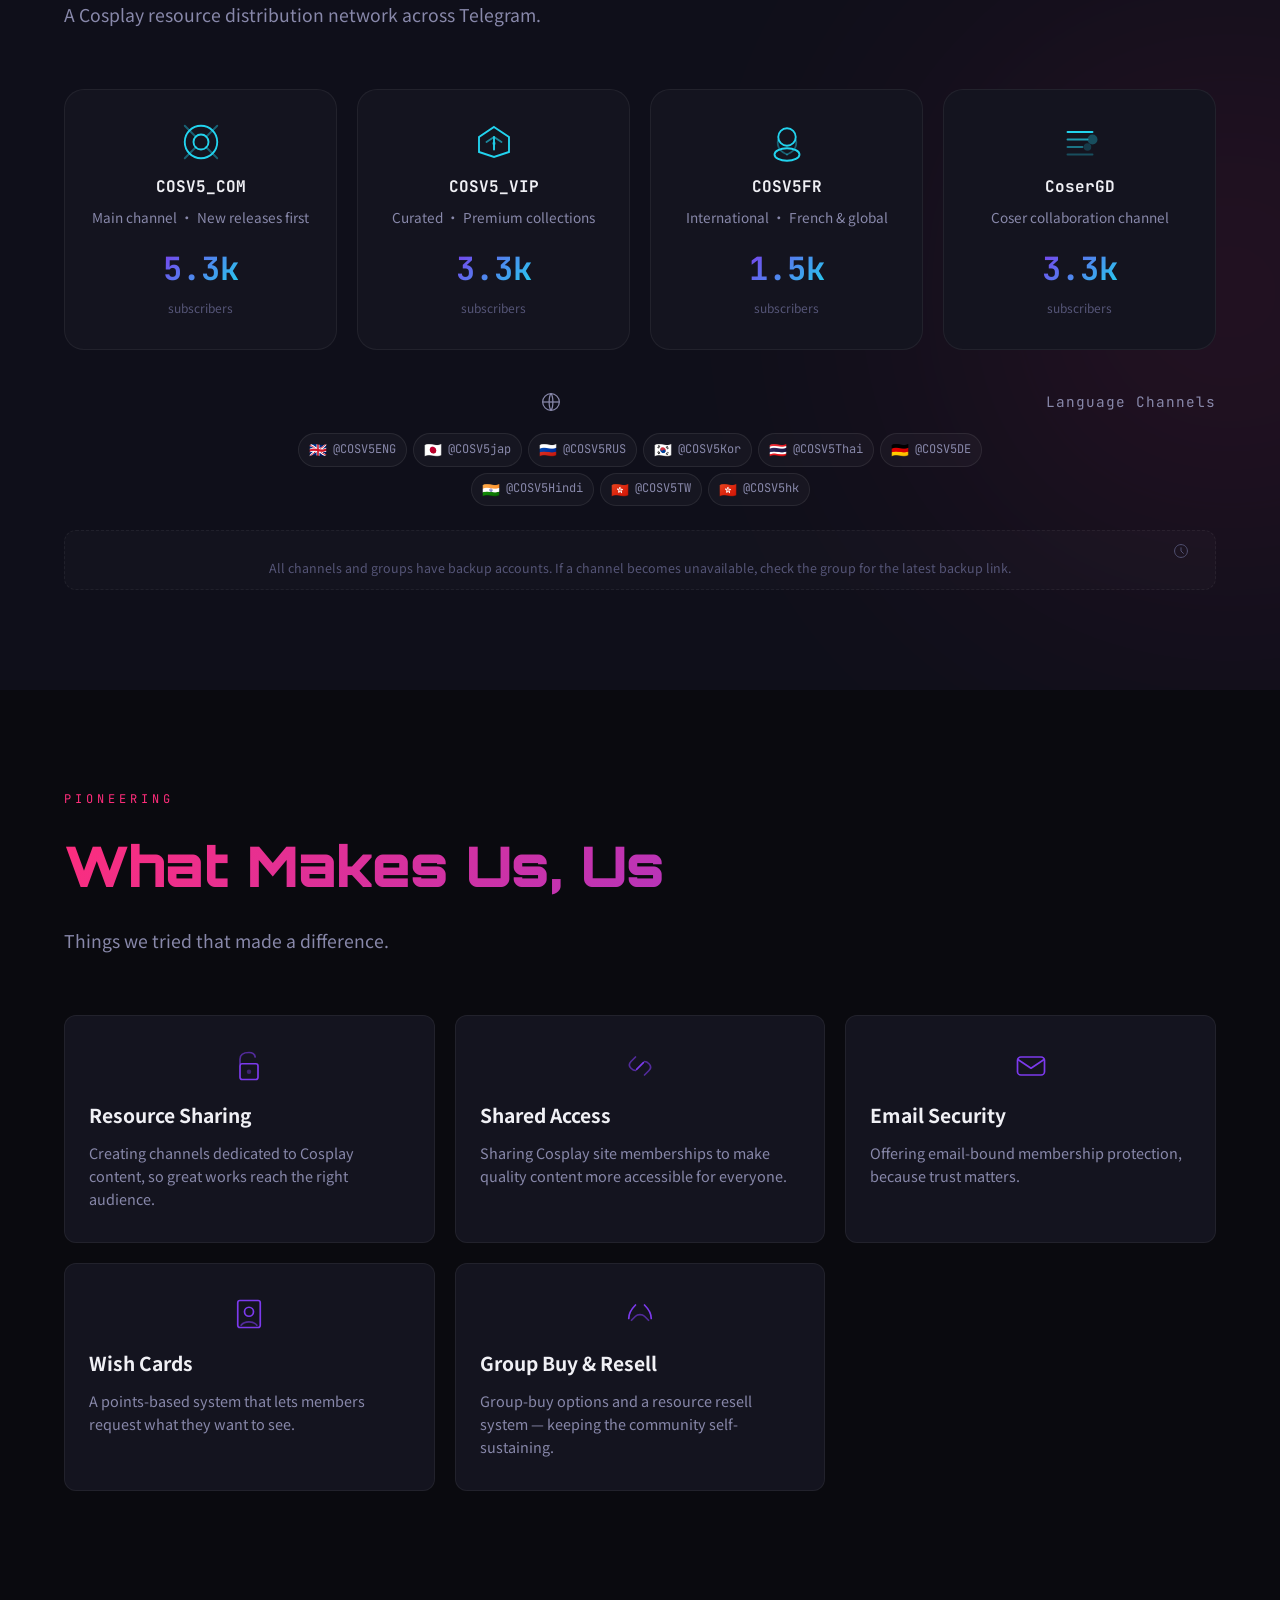
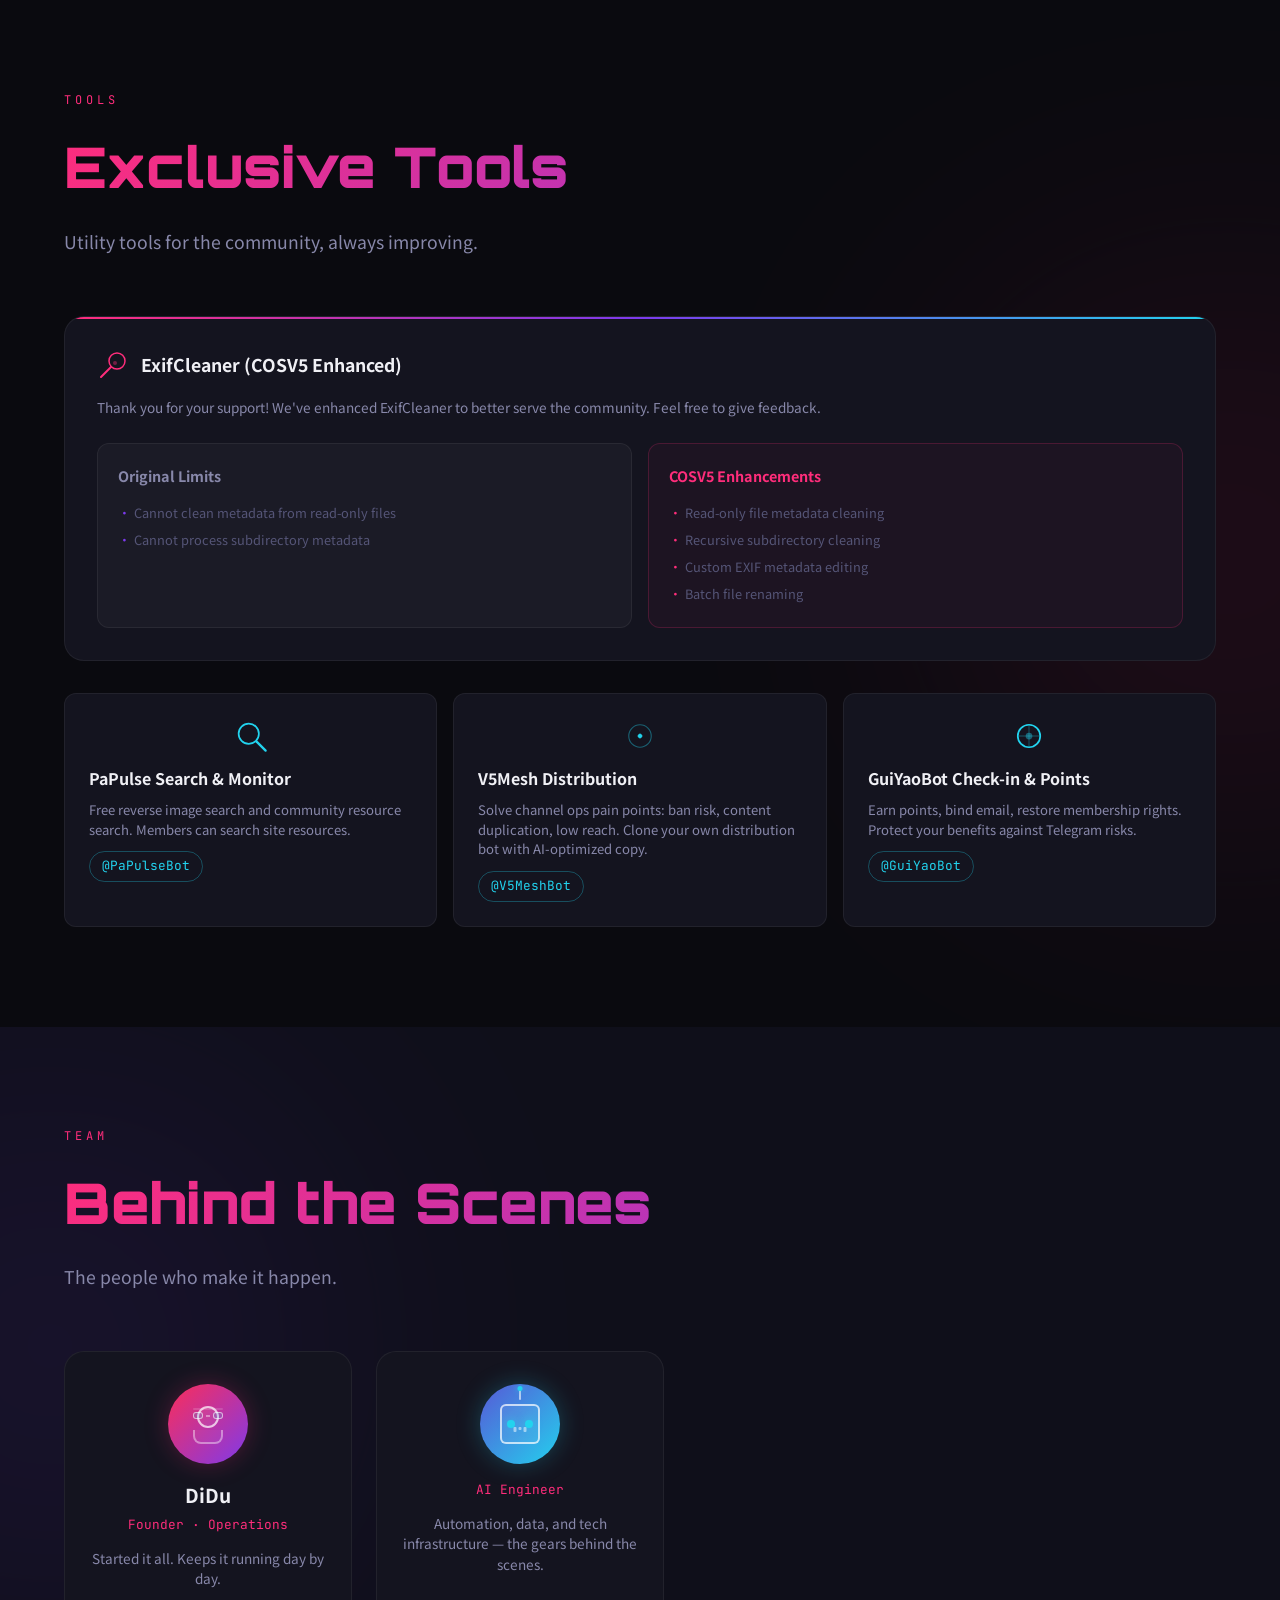
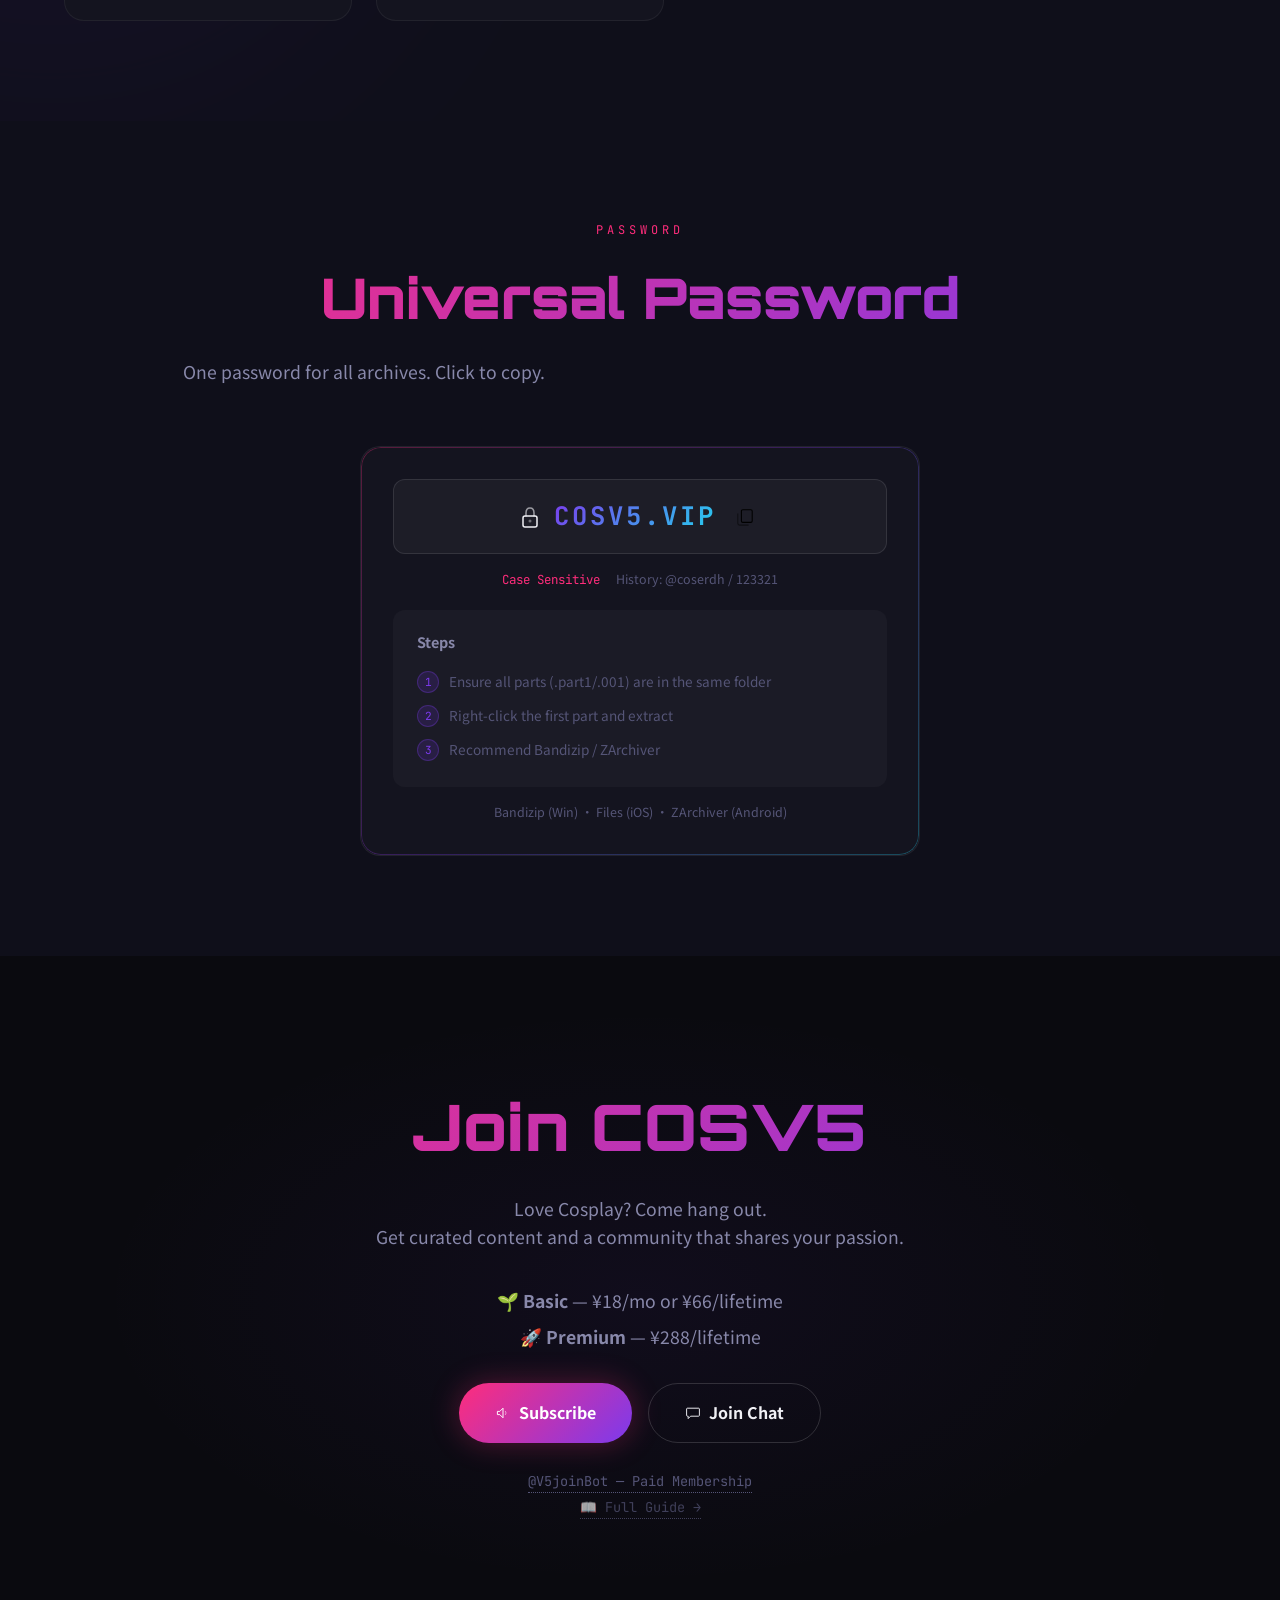
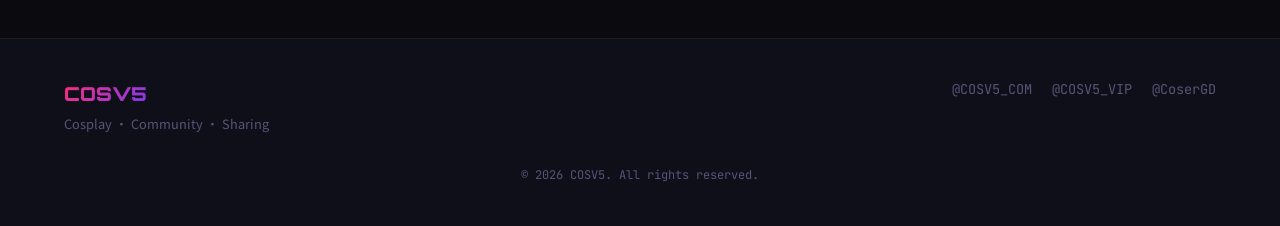
==== commit a7010719: "Update: stats, timeline events, remove banned channel, add pricing & guide link" ====
--- a/index.html
+++ b/index.html
@@ -76,7 +76,7 @@
 
       <div class="stats-grid reveal">
         <div class="stat-card">
-          <span class="stat-number" data-target="4800" data-format="k">0</span>
+          <span class="stat-number" data-target="3000" data-format="k">0</span>
           <span class="stat-suffix">+</span>
           <span class="stat-label" data-i18n="stats.members">Community Members</span>
         </div>
@@ -91,7 +91,7 @@
           <span class="stat-label" data-i18n="stats.days">Active Operation</span>
         </div>
         <div class="stat-card">
-          <span class="stat-number" data-target="500">0</span>
+          <span class="stat-number" data-target="5">0</span>
           <span class="stat-suffix">+</span>
           <span class="stat-label" data-i18n="stats.firsts">Industry Firsts</span>
         </div>
@@ -178,7 +178,7 @@
           </div>
           <h3>COSV5_COM</h3>
           <p data-i18n="channels.com.desc">Pioneer · Premier releases first</p>
-          <span class="channel-sub-count" data-target="10000" data-format="k">0</span>
+          <span class="channel-sub-count" data-target="8000" data-format="k">0</span>
           <span class="channel-sub-label" data-i18n="channels.sub">subscribers</span>
         </a>
         <a class="channel-card" href="https://t.me/COSV5_VIP" target="_blank" rel="noopener">
@@ -236,7 +236,7 @@
           <span data-i18n="channels.lang_title">Language Channels</span>
         </div>
         <div class="channel-lang-grid">
-          <a href="https://t.me/COSV5CN" target="_blank" class="channel-lang-item"><span class="lang-flag">🇨🇳</span>@COSV5CN</a>
+          <!-- @COSV5CN banned 2026-05 -->
           <a href="https://t.me/COSV5ENG" target="_blank" class="channel-lang-item"><span class="lang-flag">🇬🇧</span>@COSV5ENG</a>
           <a href="https://t.me/COSV5jap" target="_blank" class="channel-lang-item"><span class="lang-flag">🇯🇵</span>@COSV5jap</a>
           <a href="https://t.me/COSV5RUS" target="_blank" class="channel-lang-item"><span class="lang-flag">🇷🇺</span>@COSV5RUS</a>
@@ -406,7 +406,7 @@
         </div>
         <div class="password-info">
           <span class="password-warn" data-i18n="password.warn">⚠️ Case Sensitive</span>
-          <span class="password-history" data-i18n="password.history">History: @coserdh / @CosYiMi / 123321</span>
+          <span class="password-history" data-i18n="password.history">History: @coserdh / 123321</span>
         </div>
         <div class="password-steps">
           <h3 data-i18n="password.steps_title">Steps</h3>
@@ -429,6 +429,12 @@
       <div class="join-content reveal">
         <h2 data-i18n="join.title">Join COSV5</h2>
         <p data-i18n="join.desc">Become a member of the pioneer community<br>and get the finest Cosplay resources first.</p>
+
+        <div class="join-pricing reveal" style="text-align:center;margin-bottom:2rem;color:var(--text-muted)">
+          <p style="margin:0.5rem 0"><b style="color:var(--accent)">🌱 Basic</b> — ¥18/mo or ¥66/lifetime</p>
+          <p style="margin:0.5rem 0"><b style="color:var(--accent2)">🚀 Premium</b> — ¥288/lifetime</p>
+        </div>
+
         <div class="join-actions">
           <a class="btn btn-primary btn-lg" href="https://t.me/COSV5_COM" target="_blank" rel="noopener">
             <svg class="svg-icon" viewBox="0 0 20 20" fill="none" style="width:16px;height:16px;display:inline;vertical-align:middle"><path d="M3 8H6L10 4V16L6 12H3V8Z" stroke="currentColor" stroke-width="1.2" stroke-linejoin="round"/><path d="M13 8C14 10 14 10 13 12" stroke="currentColor" stroke-width="1.2" stroke-linecap="round" opacity="0.6"/></svg> <span data-i18n="join.btn1">Subscribe</span>
@@ -439,6 +445,8 @@
         </div>
         <div class="join-links">
           <a href="https://t.me/V5joinBot" target="_blank" rel="noopener">@V5joinBot <span data-i18n="join.bot">— Paid Membership</span></a>
+          <br>
+          <a href="https://telegra.ph/COSV5-社群综合指南-06-08-11" target="_blank" rel="noopener" style="font-size:0.85rem;opacity:0.7">📖 Full Guide →</a>
         </div>
       </div>
     </div>
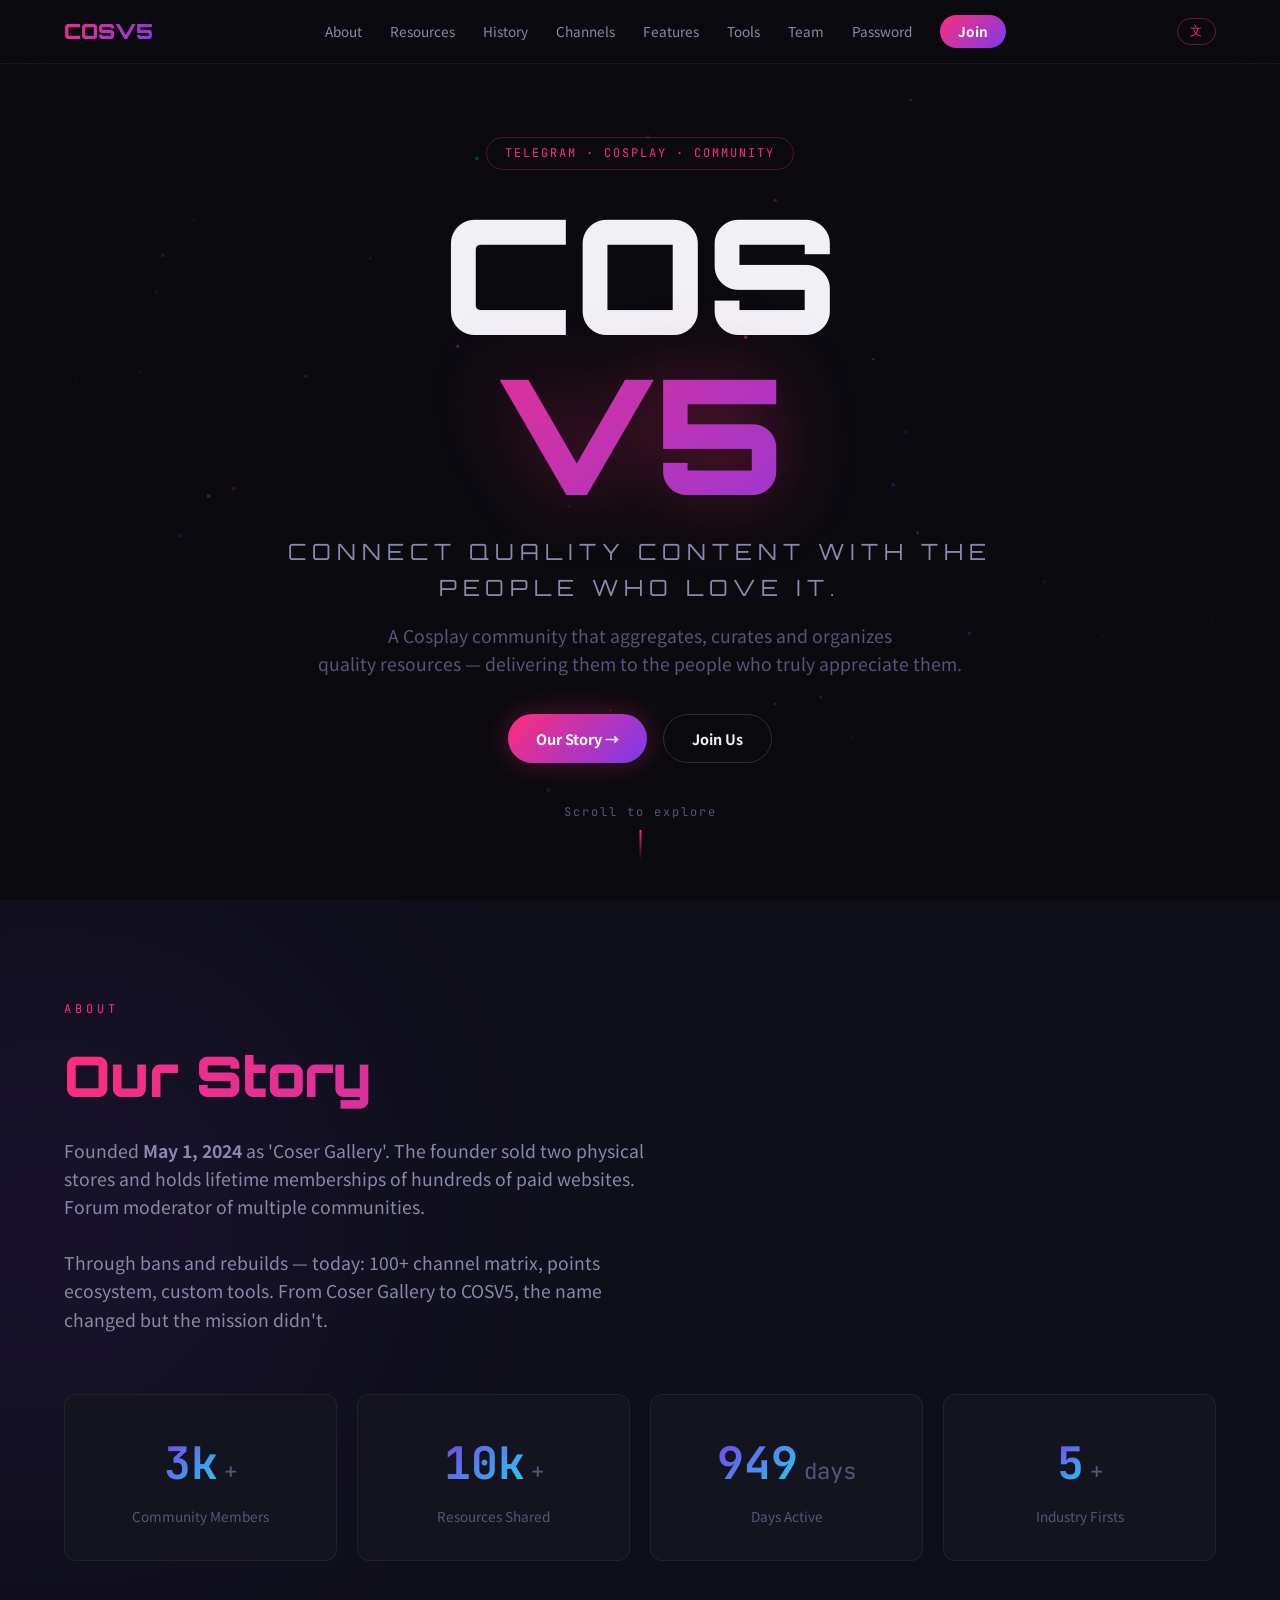
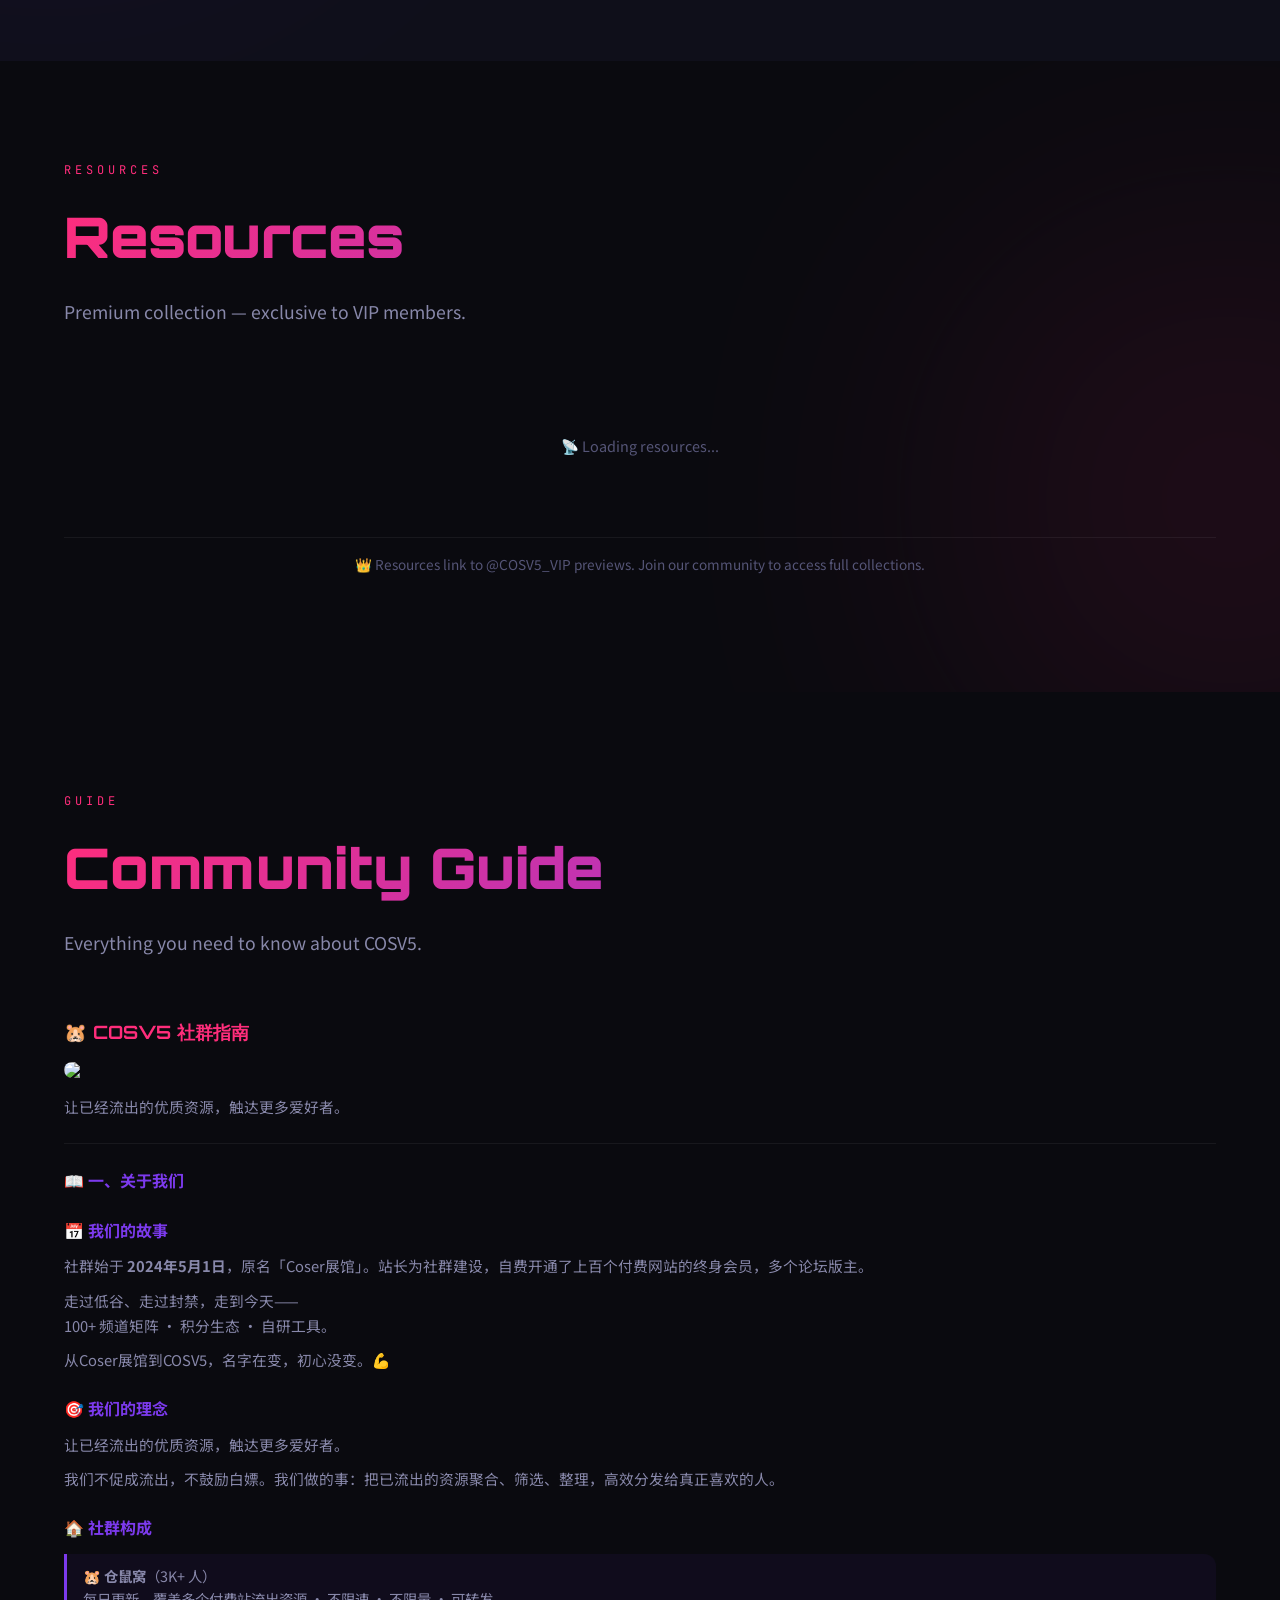
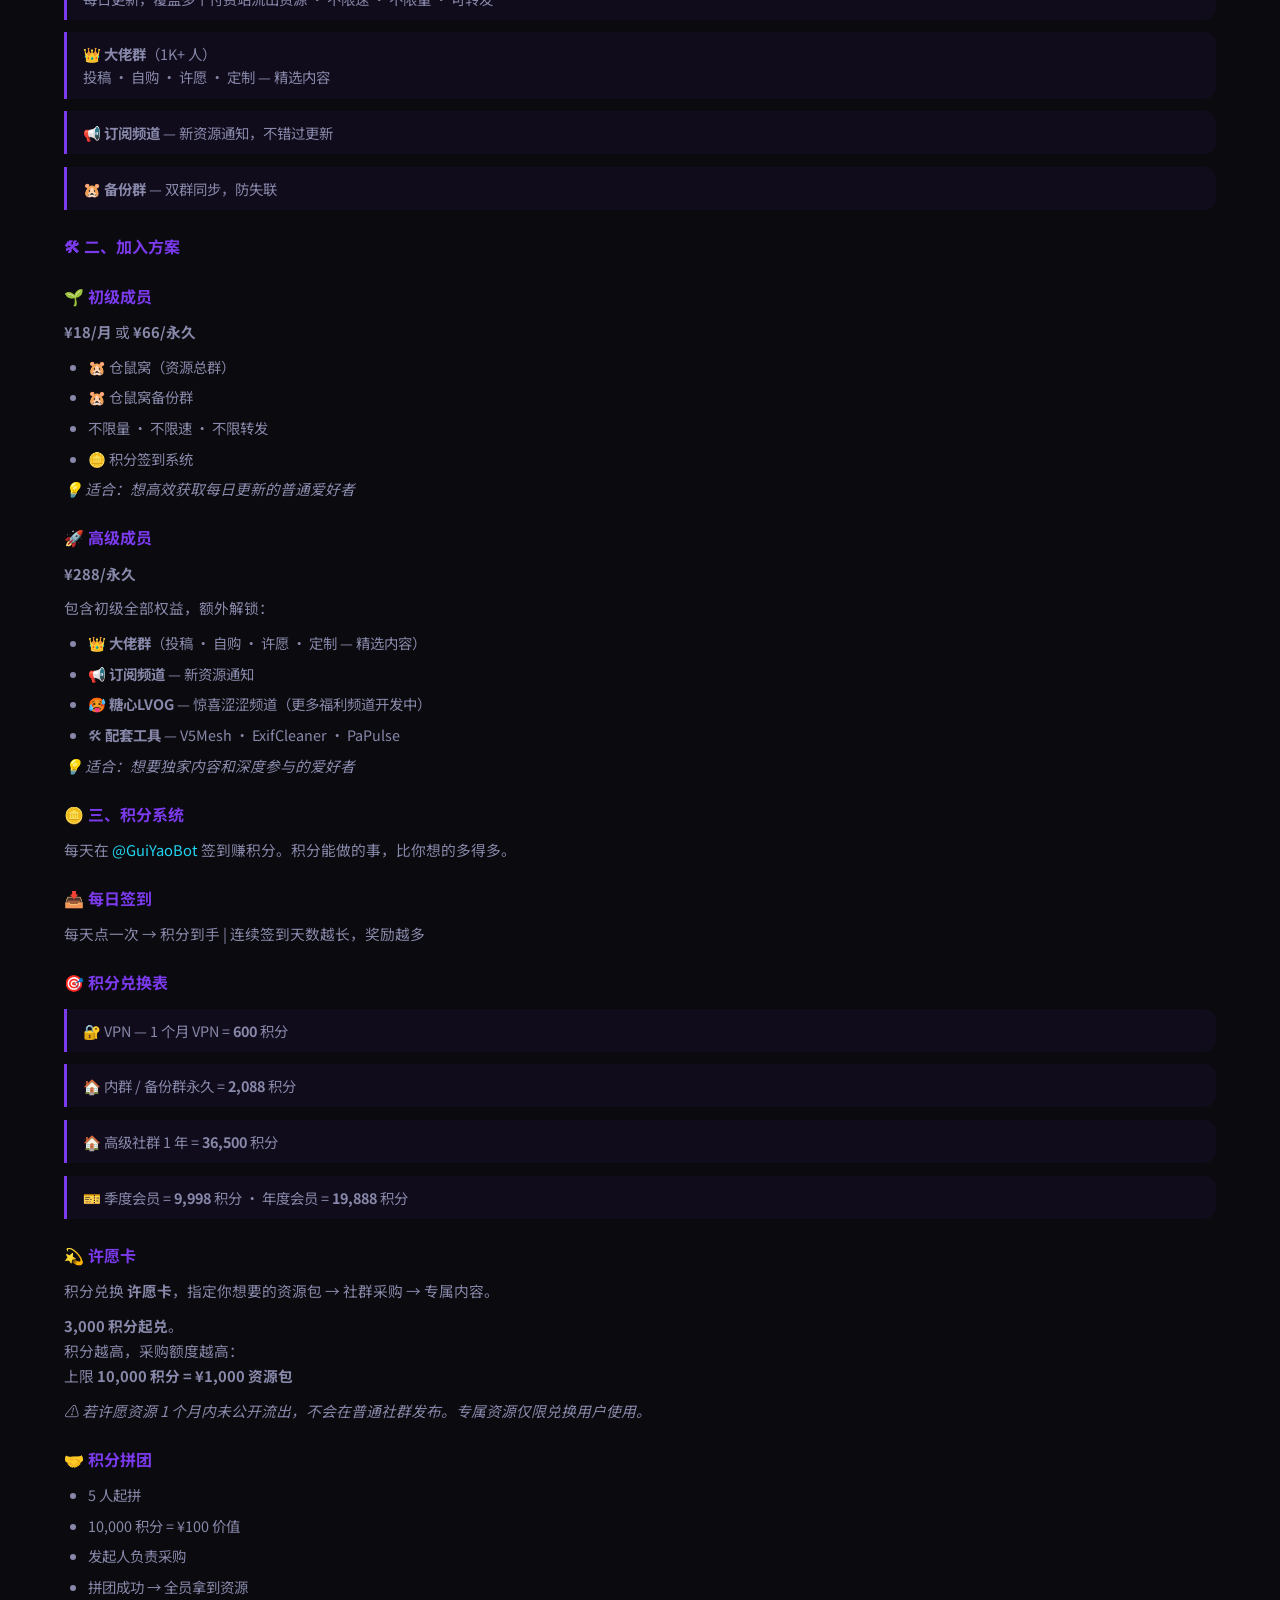
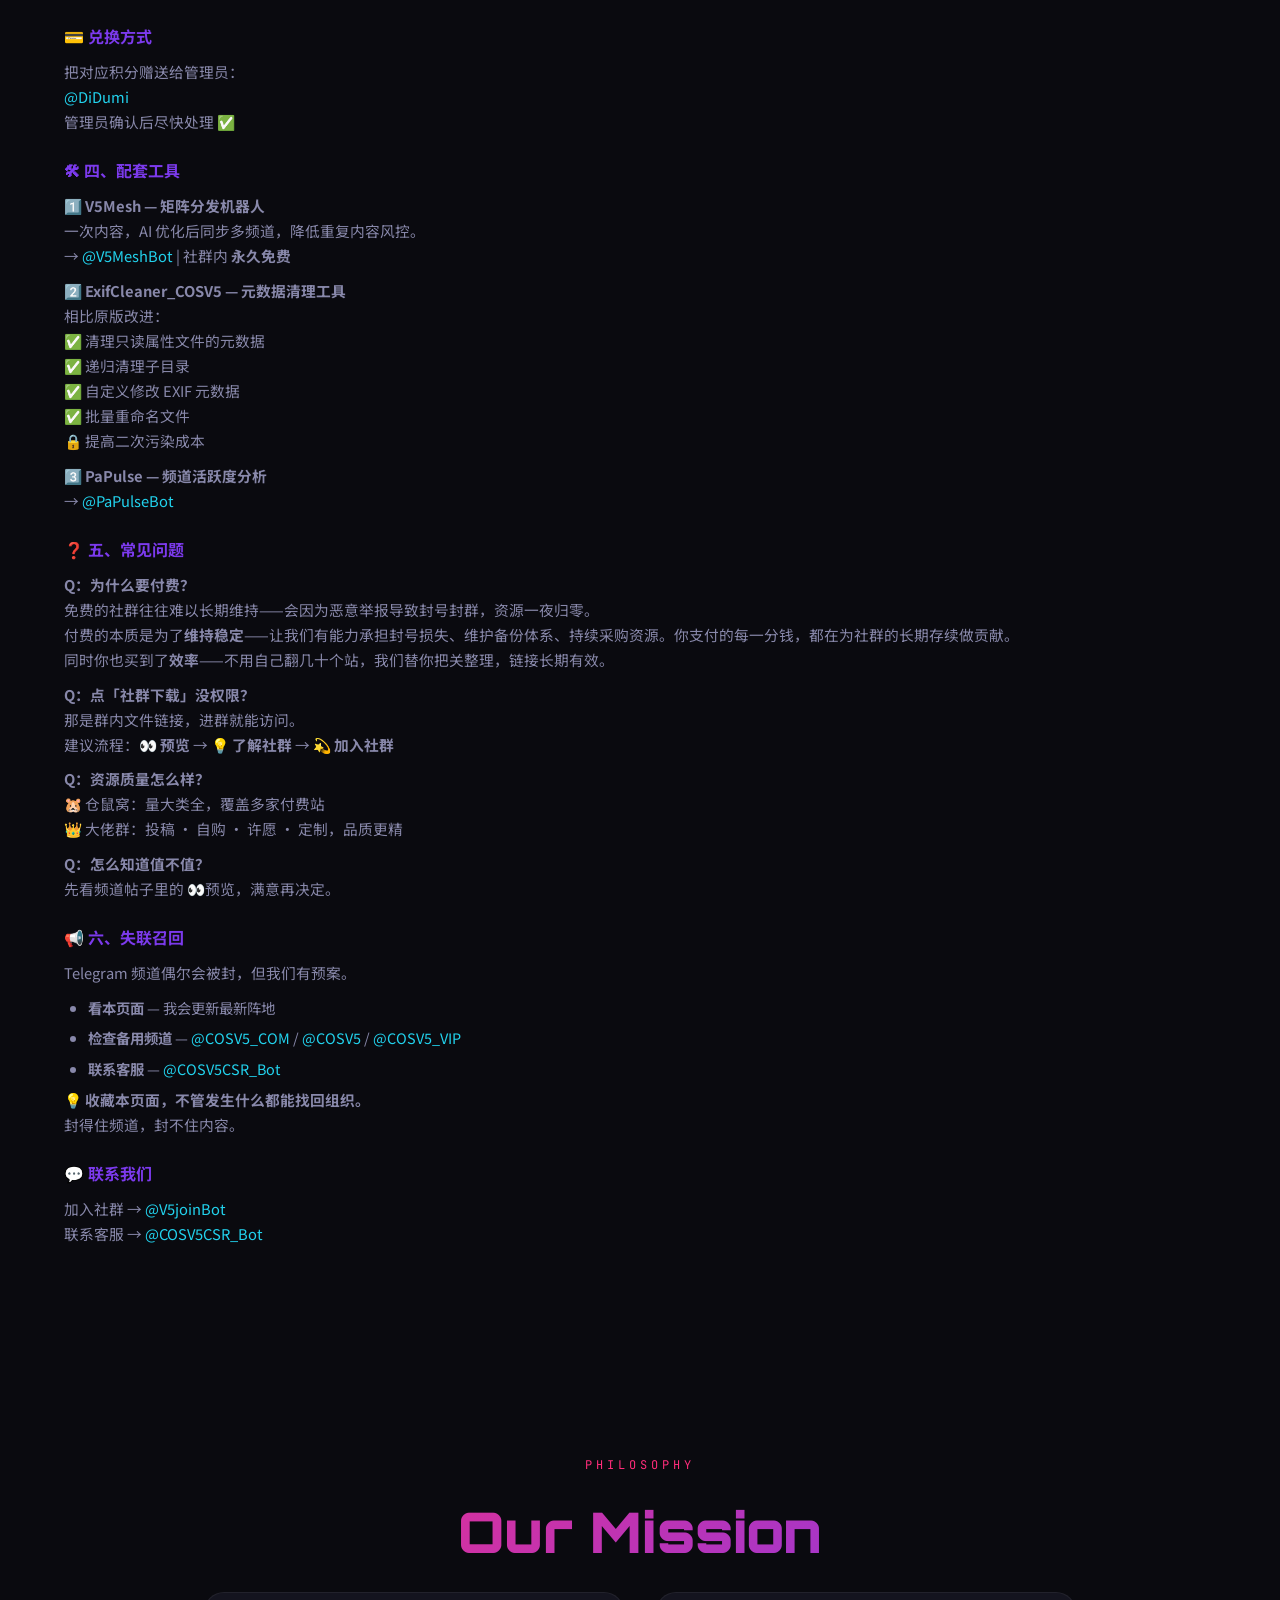
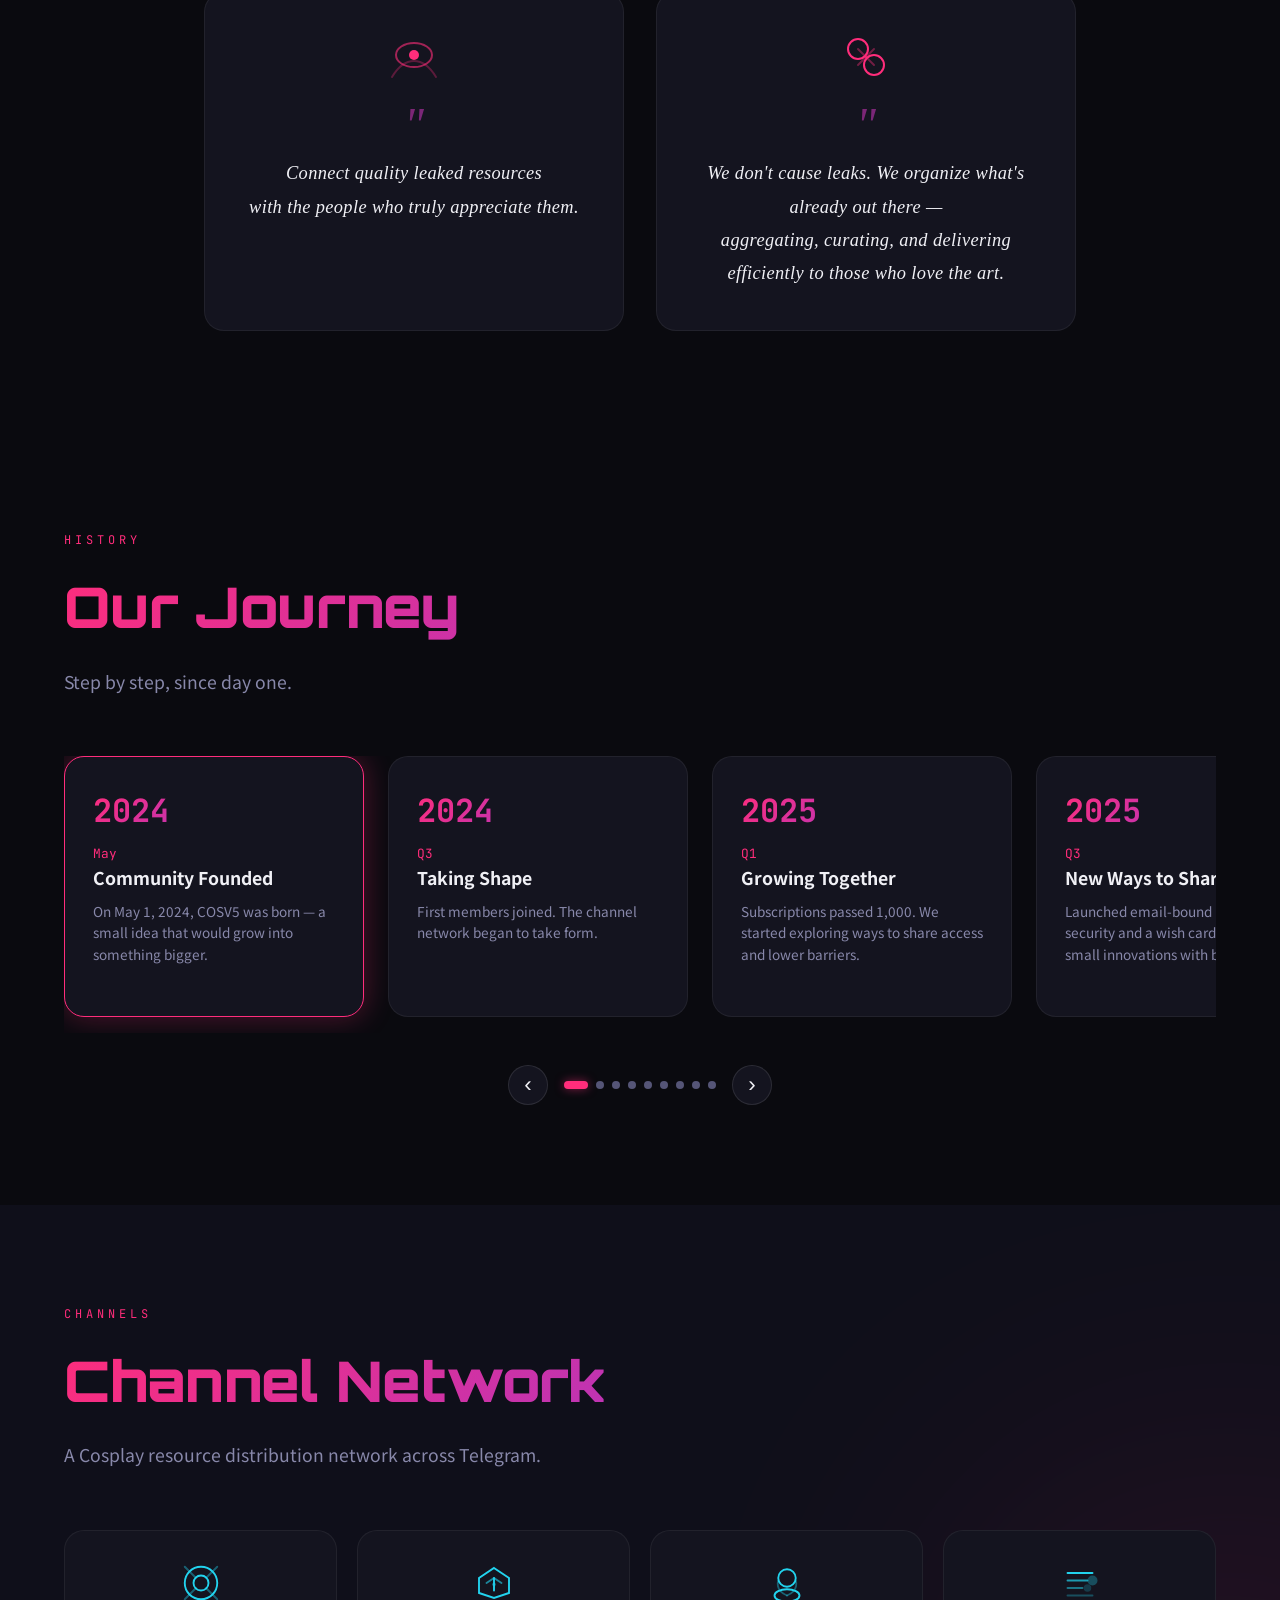
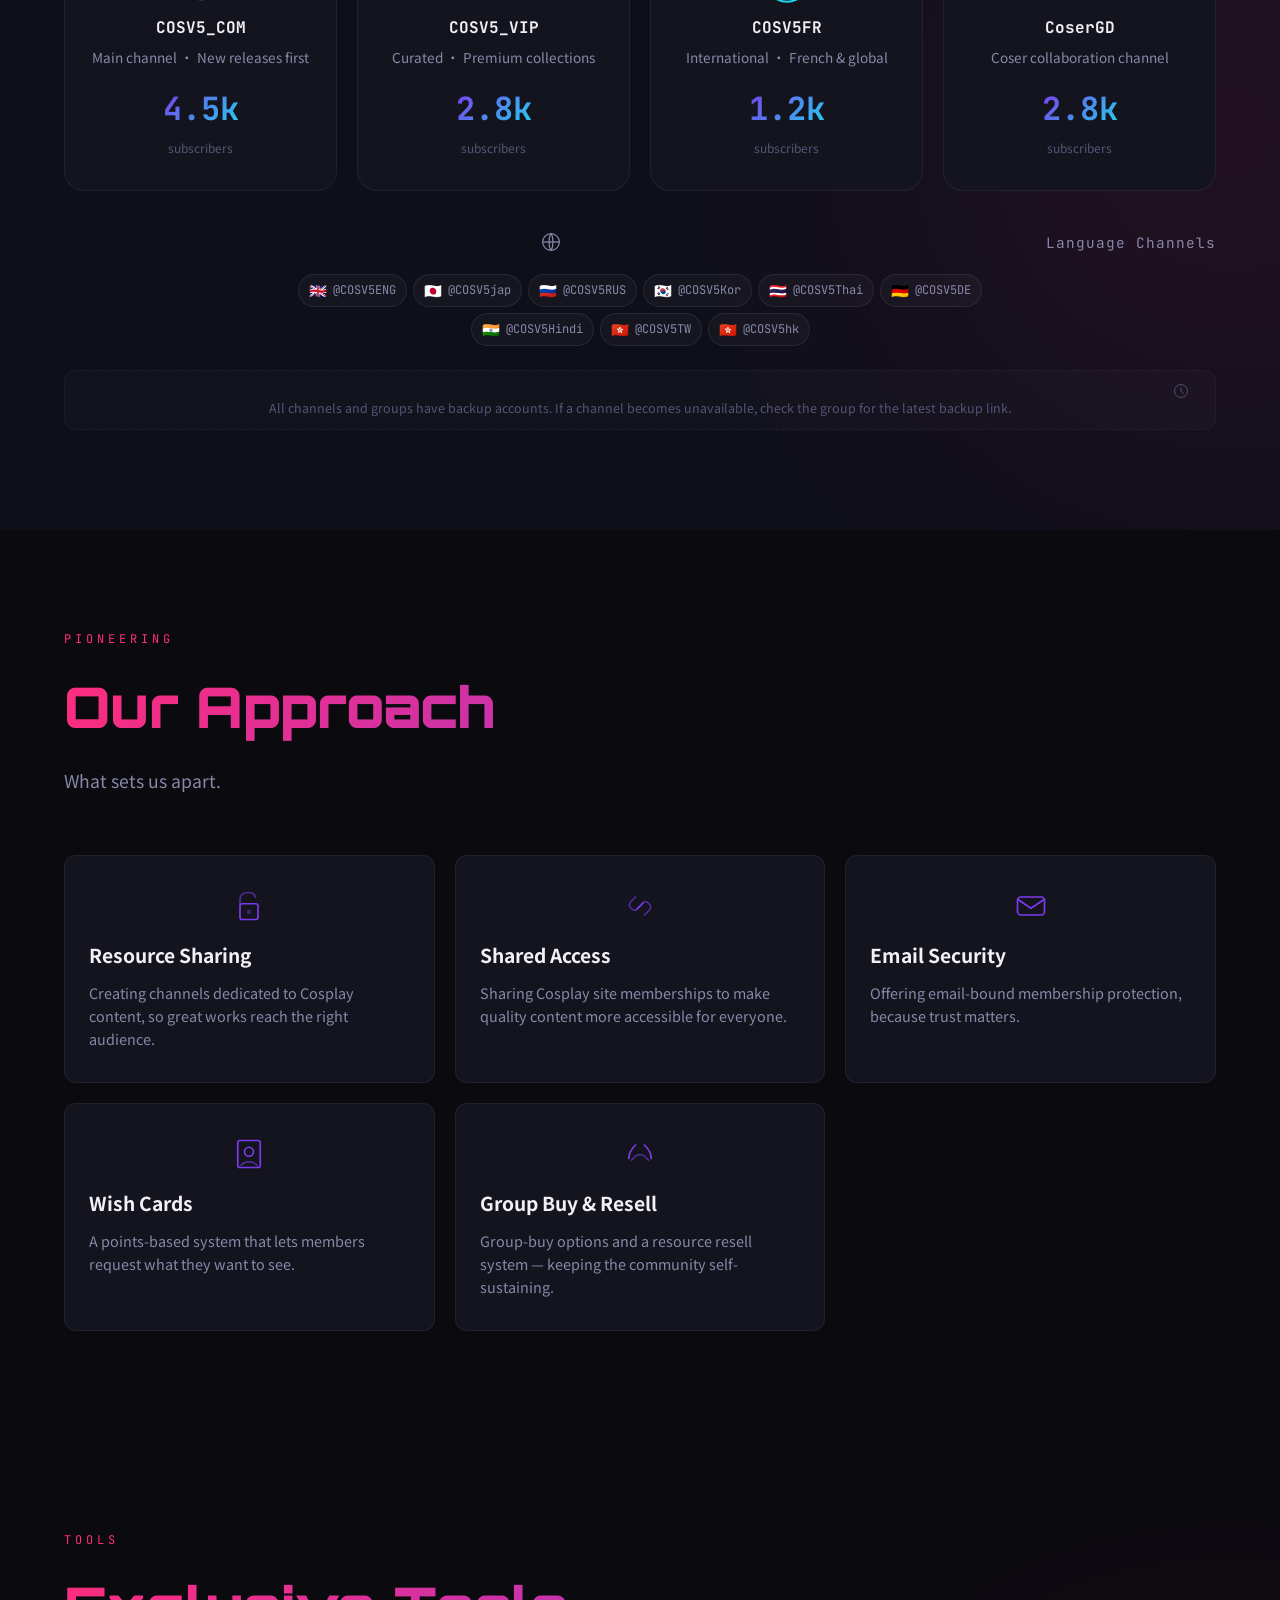
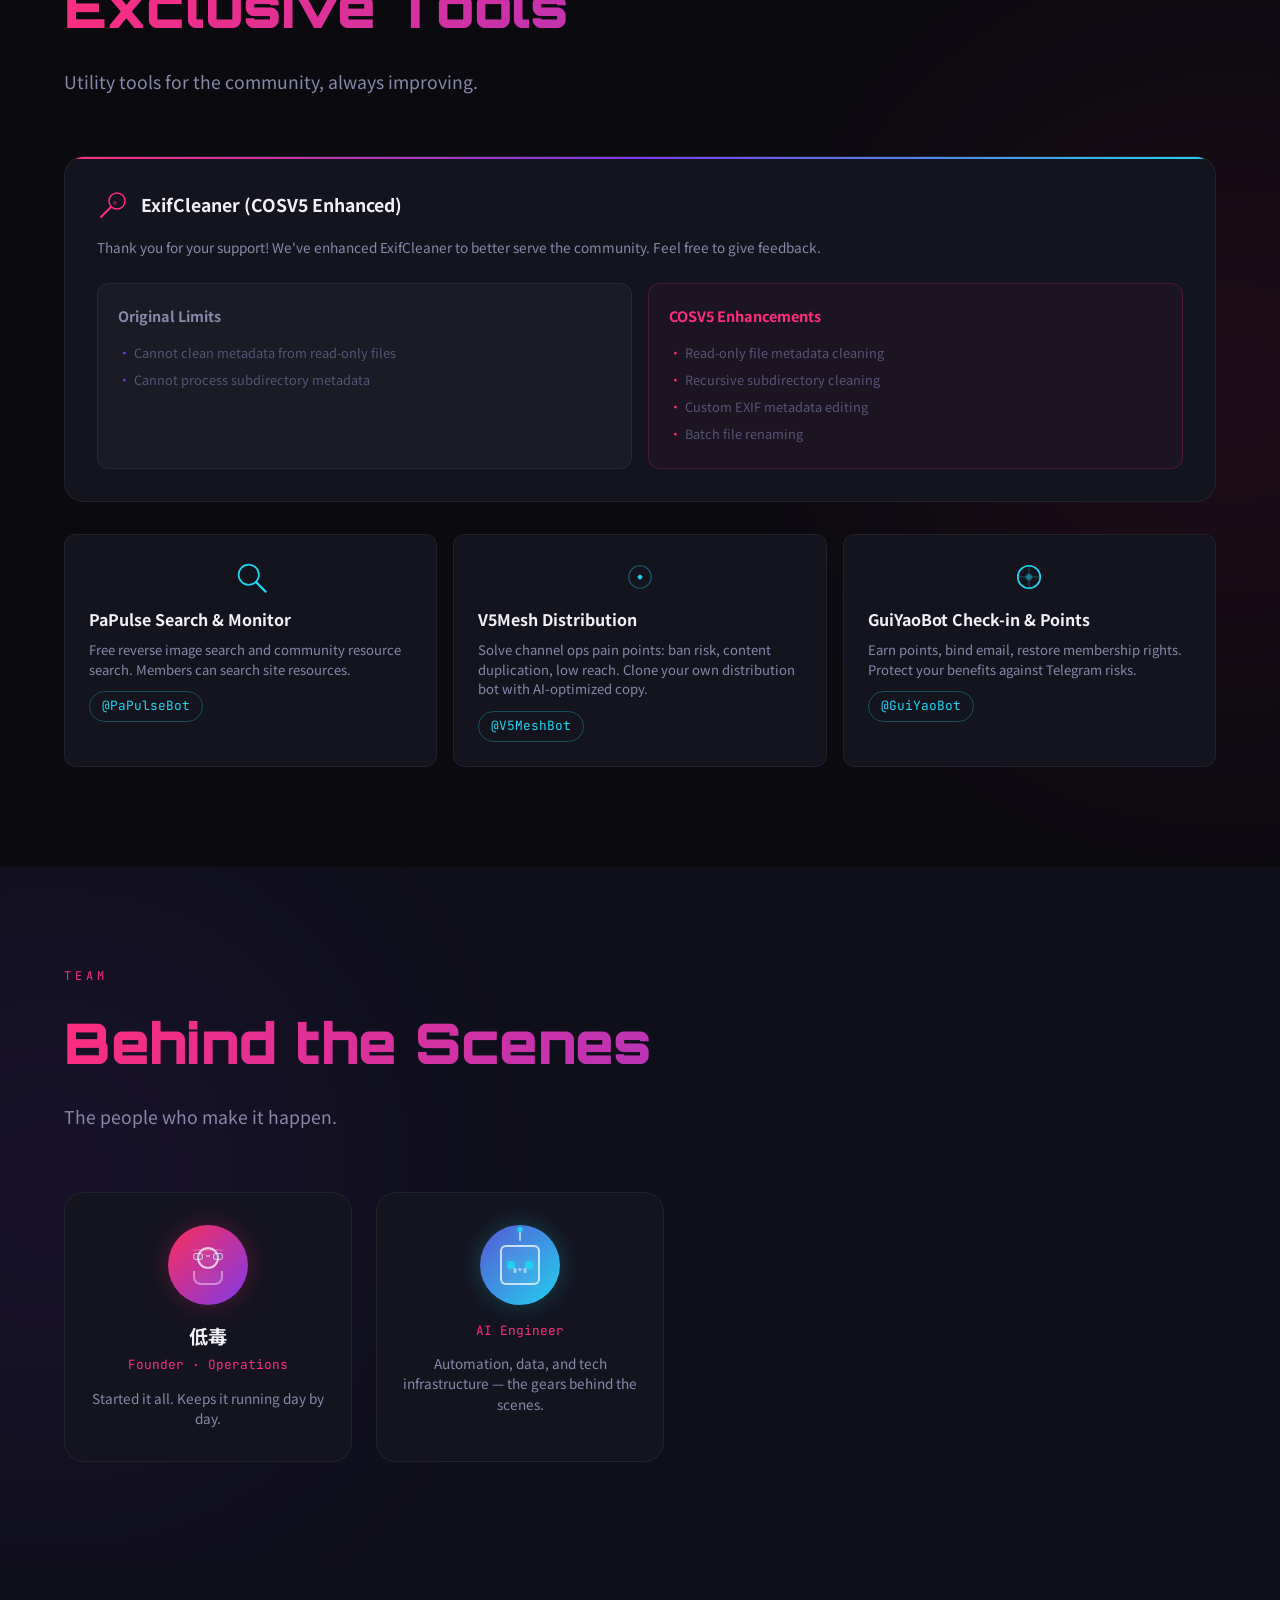
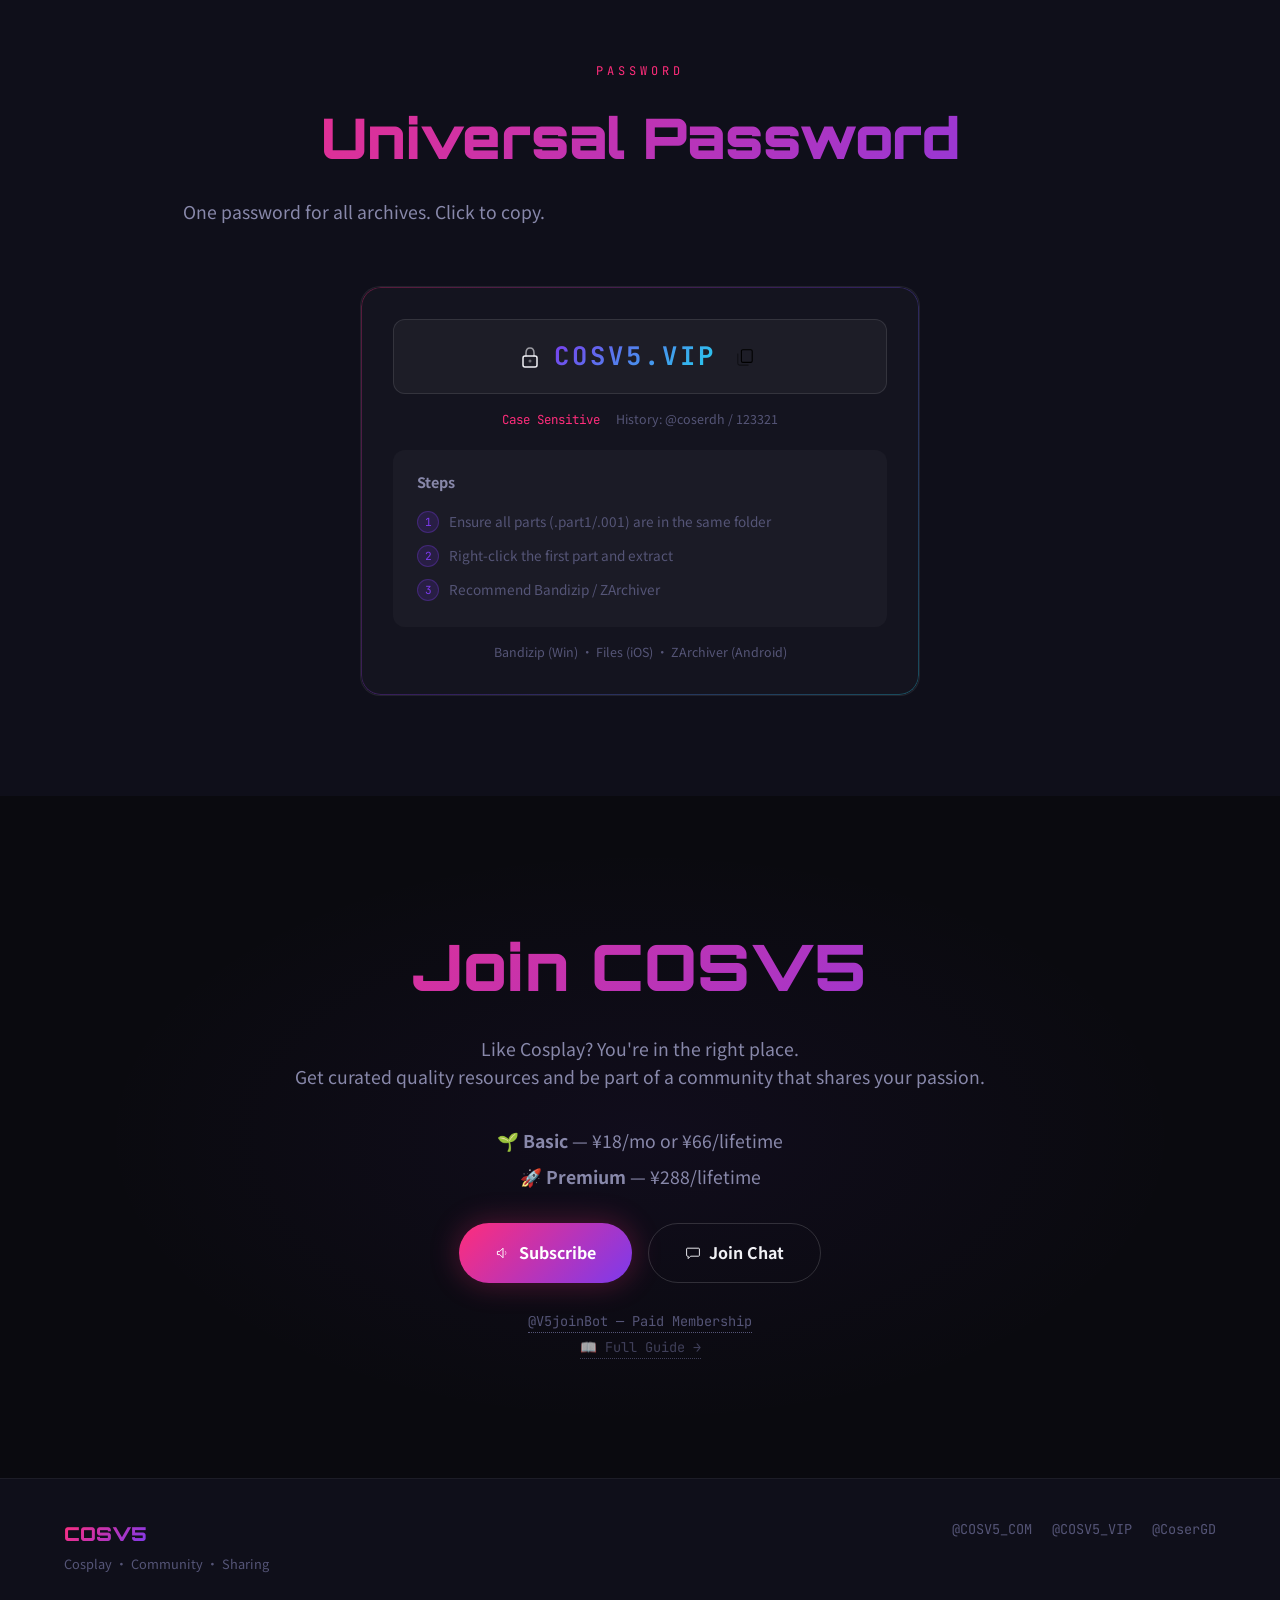
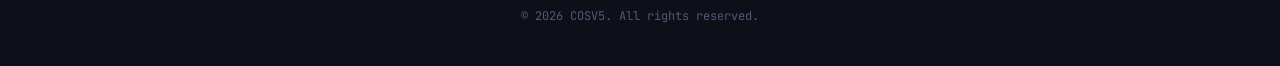
==== commit 1d79cd3e: "feat: integrate resources + guide into website - Add data/resources.json with 20 recent entries - Ad" ====
--- a/index.html
+++ b/index.html
@@ -23,6 +23,7 @@
       <span class="nav-logo">COSV5</span>
       <div class="nav-links">
         <a href="#about" data-i18n="nav.about">About</a>
+        <a href="#resources" data-i18n="nav.resources">Resources</a>
         <a href="#timeline" data-i18n="nav.timeline">History</a>
         <a href="#channels" data-i18n="nav.channels">Channels</a>
         <a href="#features" data-i18n="nav.features">Features</a>
@@ -95,6 +96,37 @@
           <span class="stat-suffix">+</span>
           <span class="stat-label" data-i18n="stats.firsts">Industry Firsts</span>
         </div>
+      </div>
+    </div>
+  </section>
+
+  <!-- ─── RESOURCES ─── -->
+  <section class="resources" id="resources">
+    <div class="section-bg-glow right"></div>
+    <div class="container">
+      <div class="section-label reveal">RESOURCES</div>
+      <h2 class="section-title reveal" data-i18n="resources.title">Resources</h2>
+      <p class="section-desc reveal" data-i18n="resources.desc">Premium collection — exclusive to VIP members.</p>
+
+      <div id="resourceList" class="resource-list reveal">
+        <div class="loading">📡 Loading resources...</div>
+      </div>
+
+      <div class="resource-footer reveal">
+        <p data-i18n="resources.footer">👑 Resources link to @COSV5_VIP previews. Join our community to access full collections.</p>
+      </div>
+    </div>
+  </section>
+
+  <!-- ─── GUIDE ─── -->
+  <section class="guide-section" id="guide">
+    <div class="container">
+      <div class="section-label reveal">GUIDE</div>
+      <h2 class="section-title reveal" data-i18n="guide.title">Community Guide</h2>
+      <p class="section-desc reveal" data-i18n="guide.desc">Everything you need to know about COSV5.</p>
+
+      <div id="guideContent" class="guide-content reveal">
+        <div class="loading">📡 Loading guide...</div>
       </div>
     </div>
   </section>
@@ -446,7 +478,7 @@
         <div class="join-links">
           <a href="https://t.me/V5joinBot" target="_blank" rel="noopener">@V5joinBot <span data-i18n="join.bot">— Paid Membership</span></a>
           <br>
-          <a href="https://telegra.ph/COSV5-社群综合指南-06-08-11" target="_blank" rel="noopener" style="font-size:0.85rem;opacity:0.7">📖 Full Guide →</a>
+          <a href="#guide" style="font-size:0.85rem;opacity:0.7">📖 Full Guide →</a>
         </div>
       </div>
     </div>
@@ -474,5 +506,75 @@
 
   <script src="i18n.js"></script>
   <script src="script.js"></script>
+  <script>
+    // ─── Load Resources JSON ───
+    async function loadGuide() {
+      const container = document.getElementById('guideContent');
+      try {
+        const res = await fetch('data/guide.json');
+        const data = await res.json();
+        const zh = data.zh;
+        let html = '';
+        zh.sections.forEach(function(s) {
+          switch (s.type) {
+            case 'heading':
+              if (s.level === 3) html += '<h3>' + s.text + '</h3>';
+              else html += '<h4>' + s.text + '</h4>';
+              break;
+            case 'text': html += '<p>' + s.text + '</p>'; break;
+            case 'image': html += '<img src="' + s.src + '" style="max-width:100%;border-radius:12px;margin:1rem 0">'; break;
+            case 'hr': html += '<hr>'; break;
+            case 'blockquote': html += '<blockquote>' + s.text + '</blockquote>'; break;
+            case 'list':
+              html += '<ul>';
+              s.items.forEach(function(item) { html += '<li>' + item + '</li>'; });
+              html += '</ul>';
+              break;
+          }
+        });
+        container.innerHTML = html;
+      } catch (e) {
+        container.innerHTML = '<div class="error">❌ Failed to load guide: ' + escapeHtml(e.message) + '</div>';
+      }
+    }
+
+    loadGuide();
+
+    async function loadResources() {
+      const container = document.getElementById('resourceList');
+      try {
+        const res = await fetch('data/resources.json');
+        const data = await res.json();
+        if (!data.recent || data.recent.length === 0) {
+          container.innerHTML = '<div class="empty-state">📭 No resources yet.</div>';
+          return;
+        }
+        let html = '<div class="resource-items">';
+        data.recent.forEach((item, i) => {
+          const link = item.link || '';
+          html += '<div class="resource-item">';
+          html += '<span class="resource-num">' + (i + 1) + '</span>';
+          if (link) {
+            html += '<a href="' + link + '" target="_blank" rel="noopener" class="resource-link">' + escapeHtml(item.title) + '</a>';
+          } else {
+            html += '<span class="resource-title">' + escapeHtml(item.title) + '</span>';
+          }
+          html += '</div>';
+        });
+        html += '</div>';
+        html += '<div class="resource-meta">🔄 Updated ' + data.updated + ' · ' + data.recent.length + ' items</div>';
+        container.innerHTML = html;
+      } catch (e) {
+        container.innerHTML = '<div class="error">❌ Failed to load: ' + escapeHtml(e.message) + '</div>';
+      }
+    }
+
+    function escapeHtml(text) {
+      const d = document.createElement('div');
+      d.textContent = text;
+      return d.innerHTML;
+    }
+
+  </script>
 </body>
 </html>
--- a/styles.css
+++ b/styles.css
@@ -1286,6 +1286,150 @@
   z-index: 1001;
   pointer-events: none;
   transition: transform 0.1s linear;
+}
+
+/* ─── Back to Top ─── */
+/* ─── Resources Section ─── */
+.resources {
+  position: relative;
+  overflow: hidden;
+}
+.resource-list {
+  margin-top: 2rem;
+}
+.resource-items {
+  display: flex;
+  flex-direction: column;
+  gap: 6px;
+}
+.resource-item {
+  display: flex;
+  align-items: center;
+  gap: 12px;
+  padding: 12px 16px;
+  background: var(--bg-card);
+  border: var(--border-glow);
+  border-radius: var(--radius);
+  transition: border-color 0.2s, background 0.2s;
+}
+.resource-item:hover {
+  border-color: rgba(124, 58, 237, 0.3);
+  background: #1a1a2e;
+}
+.resource-num {
+  flex-shrink: 0;
+  width: 28px;
+  height: 28px;
+  display: flex;
+  align-items: center;
+  justify-content: center;
+  border-radius: 50%;
+  background: rgba(124, 58, 237, 0.15);
+  color: var(--accent-purple);
+  font-size: 0.75rem;
+  font-weight: 700;
+  font-family: var(--font-mono);
+}
+.resource-link {
+  color: var(--text-primary);
+  text-decoration: none;
+  font-size: 0.92rem;
+  line-height: 1.4;
+  transition: color 0.2s;
+}
+.resource-link:hover {
+  color: var(--accent-pink);
+}
+.resource-title {
+  color: var(--text-secondary);
+  font-size: 0.92rem;
+}
+.resource-meta {
+  margin-top: 1rem;
+  text-align: center;
+  font-size: 0.78rem;
+  color: var(--text-muted);
+}
+.resource-footer {
+  margin-top: 2rem;
+  text-align: center;
+  font-size: 0.85rem;
+  color: var(--text-muted);
+  padding: 1rem;
+  border-top: var(--border-glow);
+}
+
+/* ─── Guide Section ─── */
+.guide-section {
+  position: relative;
+  overflow: hidden;
+}
+.guide-content {
+  margin-top: 2rem;
+}
+.guide-content h3 {
+  color: var(--accent-pink);
+  font-size: 1.15rem;
+  margin: 2rem 0 0.8rem;
+  font-family: var(--font-display);
+}
+.guide-content h4 {
+  color: var(--accent-purple);
+  font-size: 1rem;
+  margin: 1.5rem 0 0.6rem;
+}
+.guide-content p {
+  color: var(--text-secondary);
+  line-height: 1.7;
+  margin-bottom: 0.6rem;
+  font-size: 0.92rem;
+}
+.guide-content blockquote {
+  border-left: 3px solid var(--accent-purple);
+  padding: 10px 16px;
+  margin: 0.8rem 0;
+  background: rgba(124, 58, 237, 0.06);
+  border-radius: 0 var(--radius) var(--radius) 0;
+  font-size: 0.9rem;
+  color: var(--text-secondary);
+  line-height: 1.6;
+}
+.guide-content ul, .guide-content ol {
+  color: var(--text-secondary);
+  padding-left: 1.5rem;
+  line-height: 1.8;
+  font-size: 0.9rem;
+}
+.guide-content li {
+  margin-bottom: 0.3rem;
+}
+.guide-content a {
+  color: var(--accent-cyan);
+  text-decoration: none;
+}
+.guide-content a:hover {
+  text-decoration: underline;
+}
+.guide-content hr {
+  border: none;
+  border-top: var(--border-glow);
+  margin: 1.5rem 0;
+}
+.loading {
+  text-align: center;
+  padding: 3rem 1rem;
+  color: var(--text-muted);
+  font-size: 0.9rem;
+}
+.empty-state {
+  text-align: center;
+  padding: 3rem 1rem;
+  color: var(--text-muted);
+}
+.error {
+  text-align: center;
+  padding: 2rem 1rem;
+  color: var(--accent-pink);
 }
 
 /* ─── Back to Top ─── */
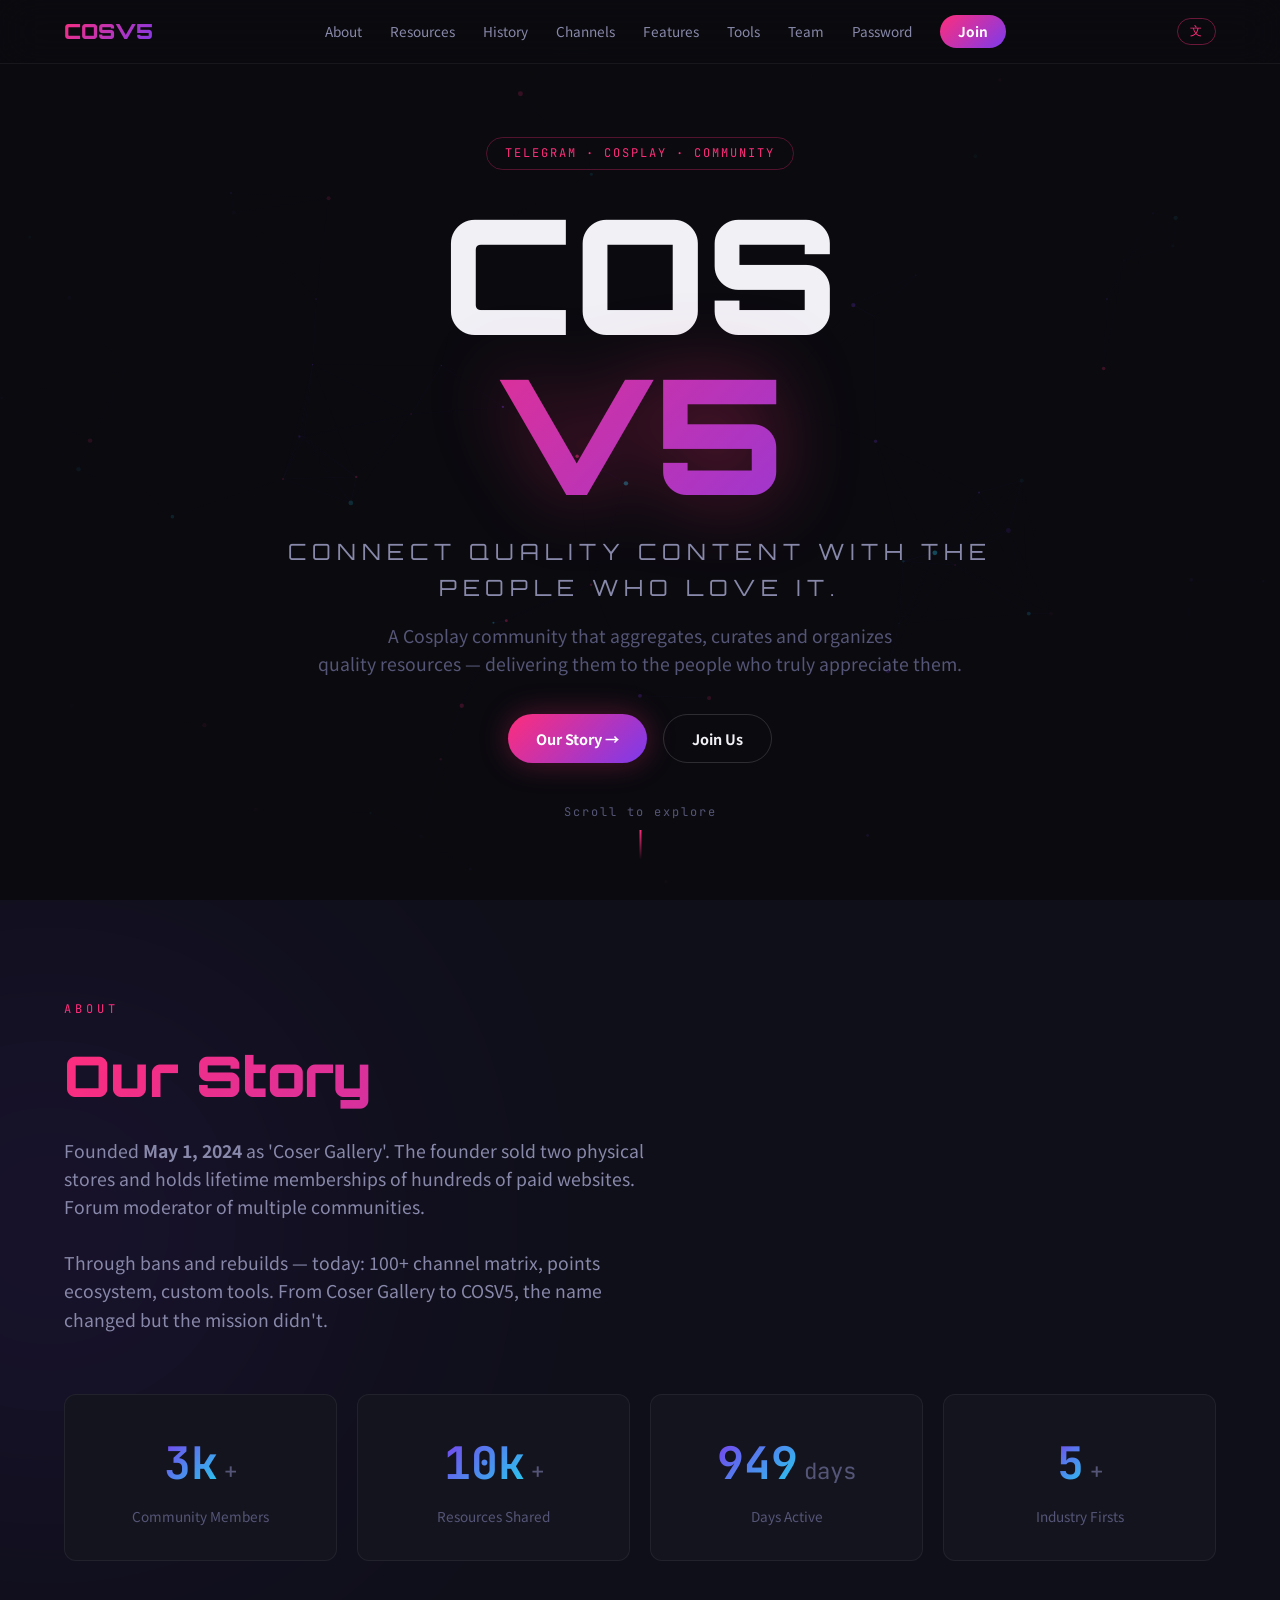
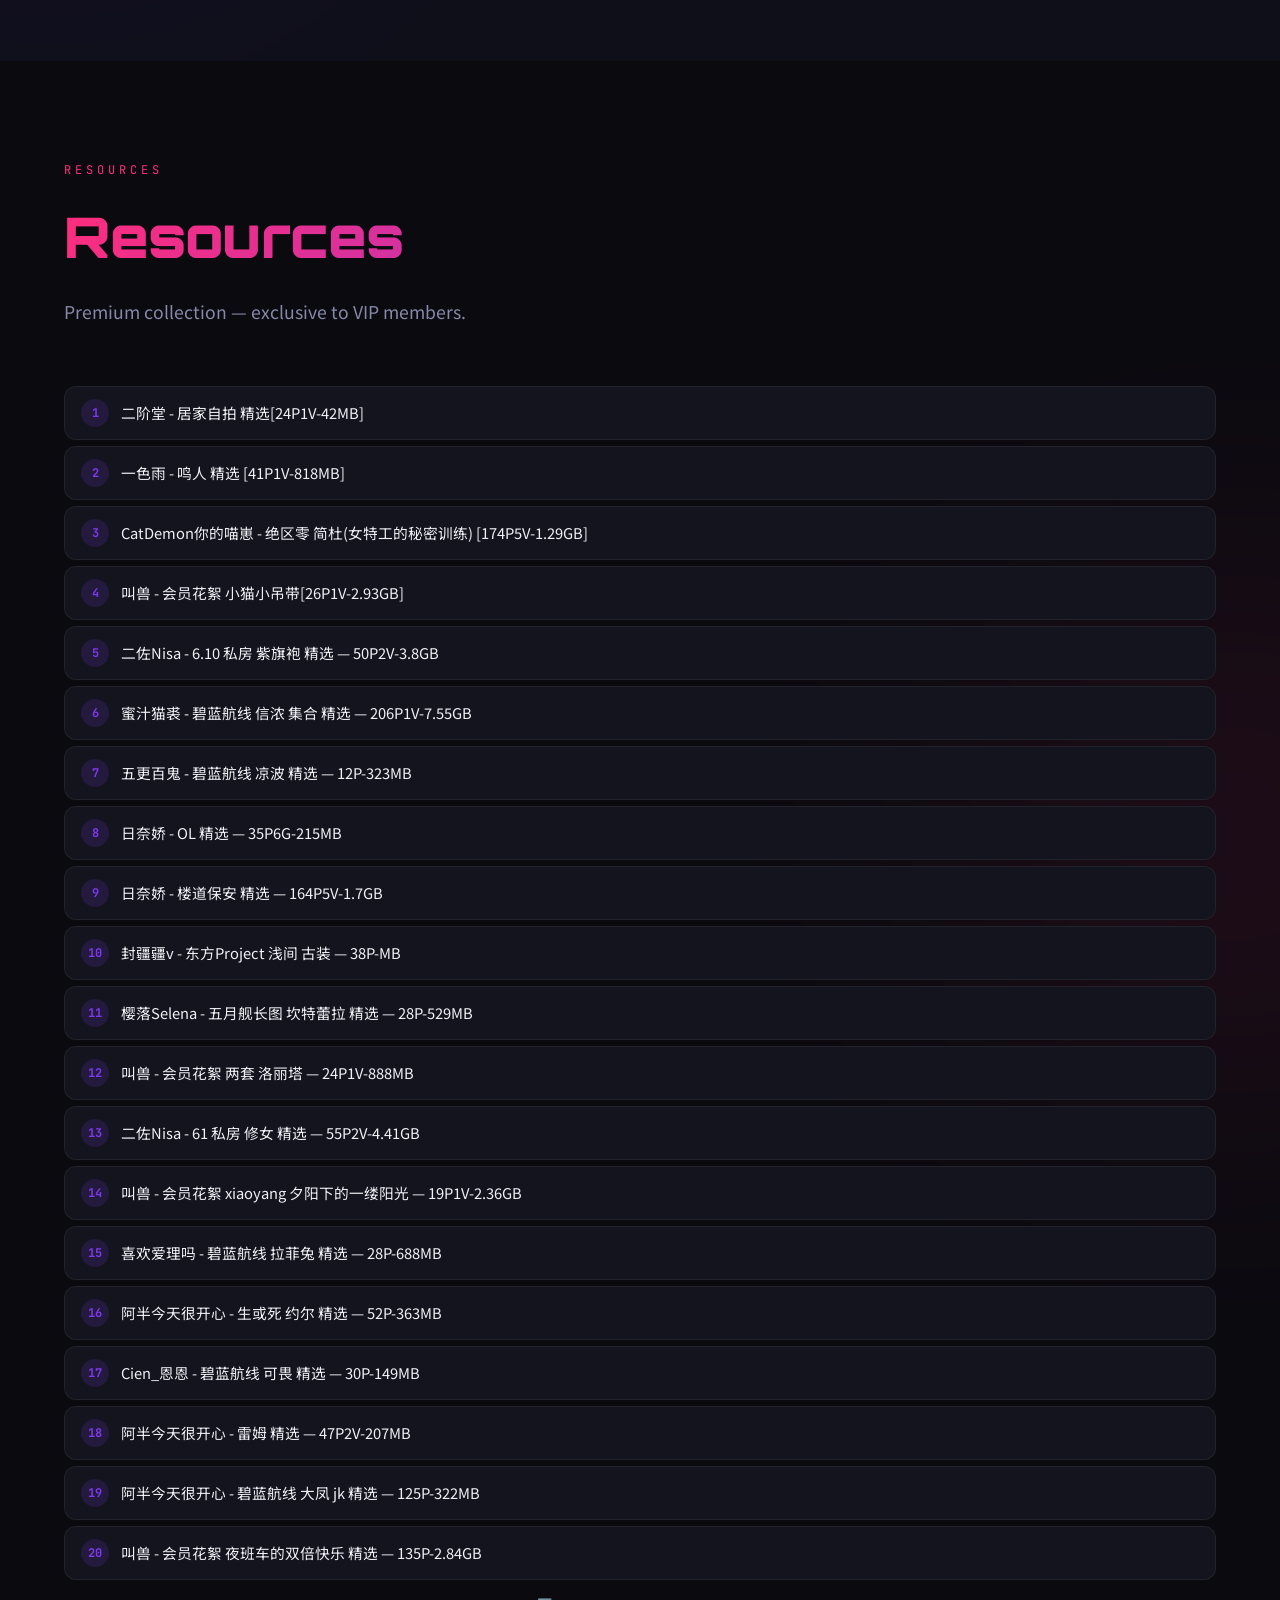
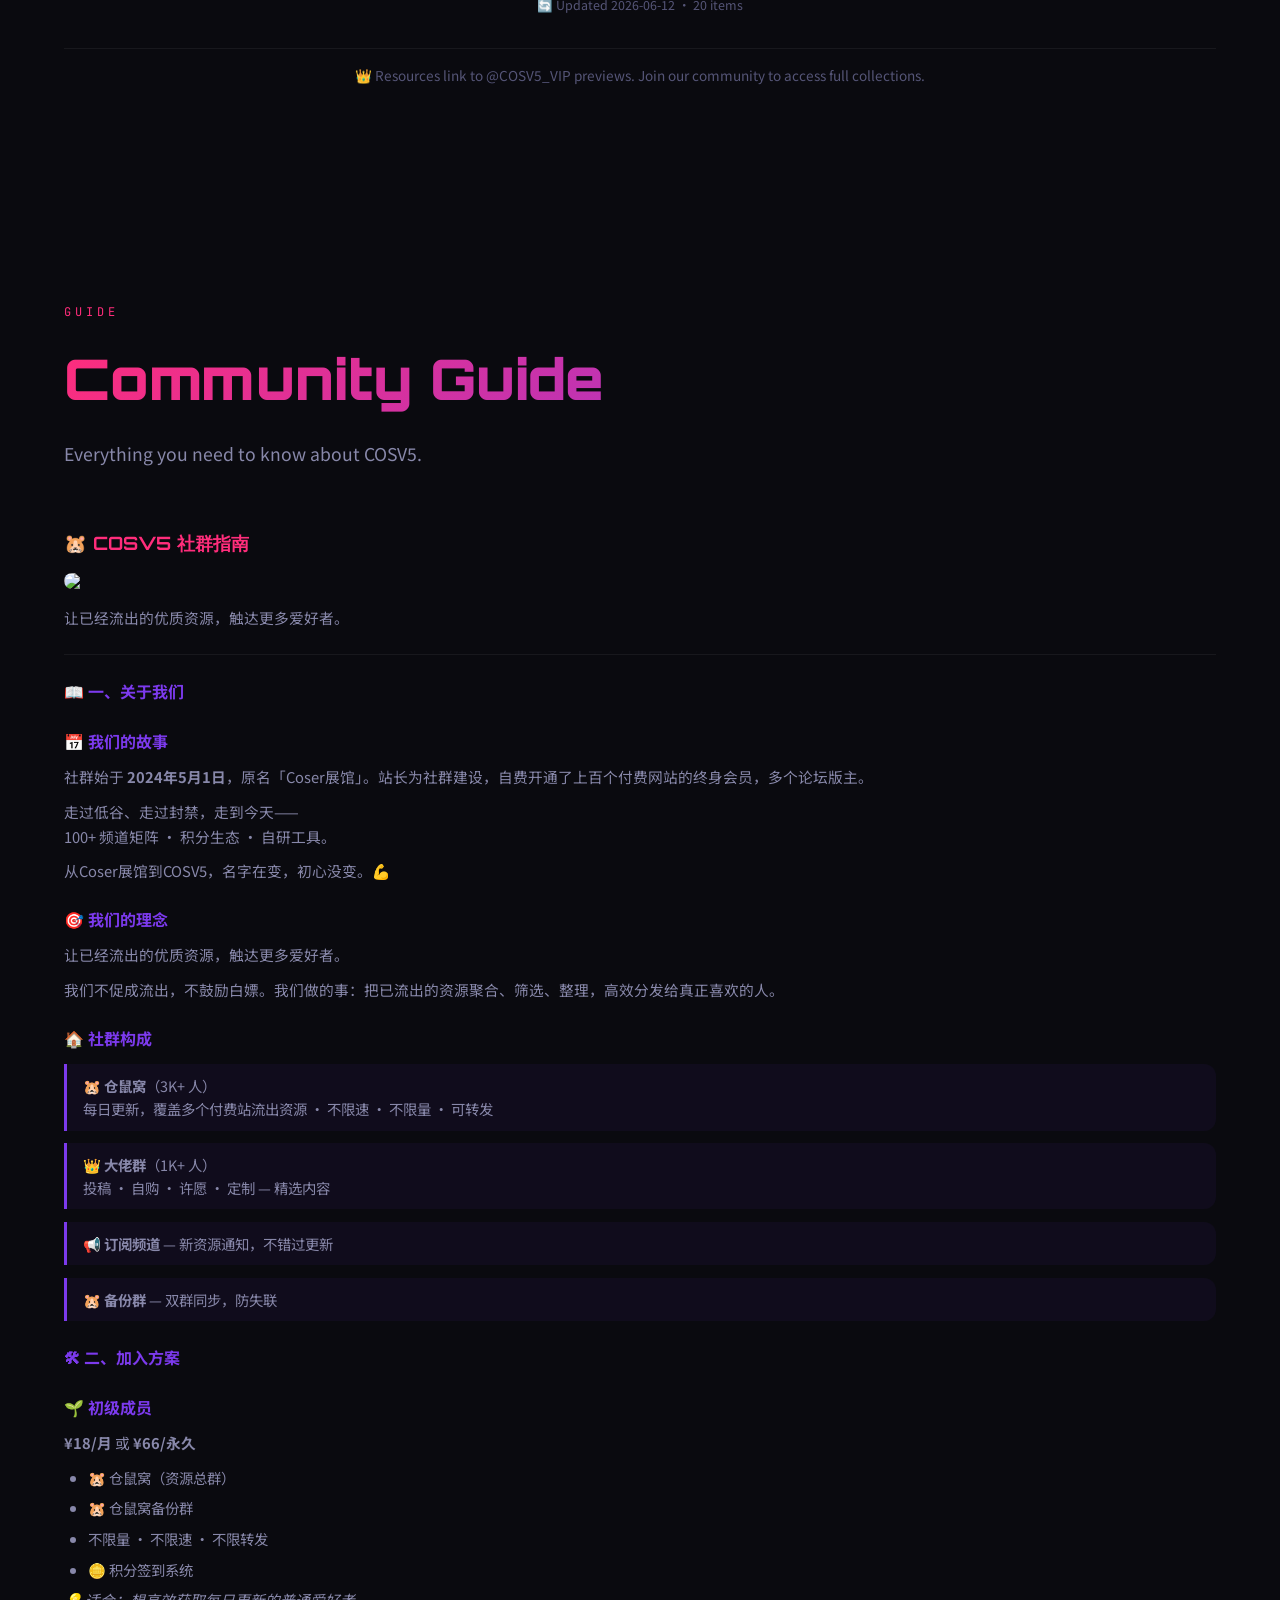
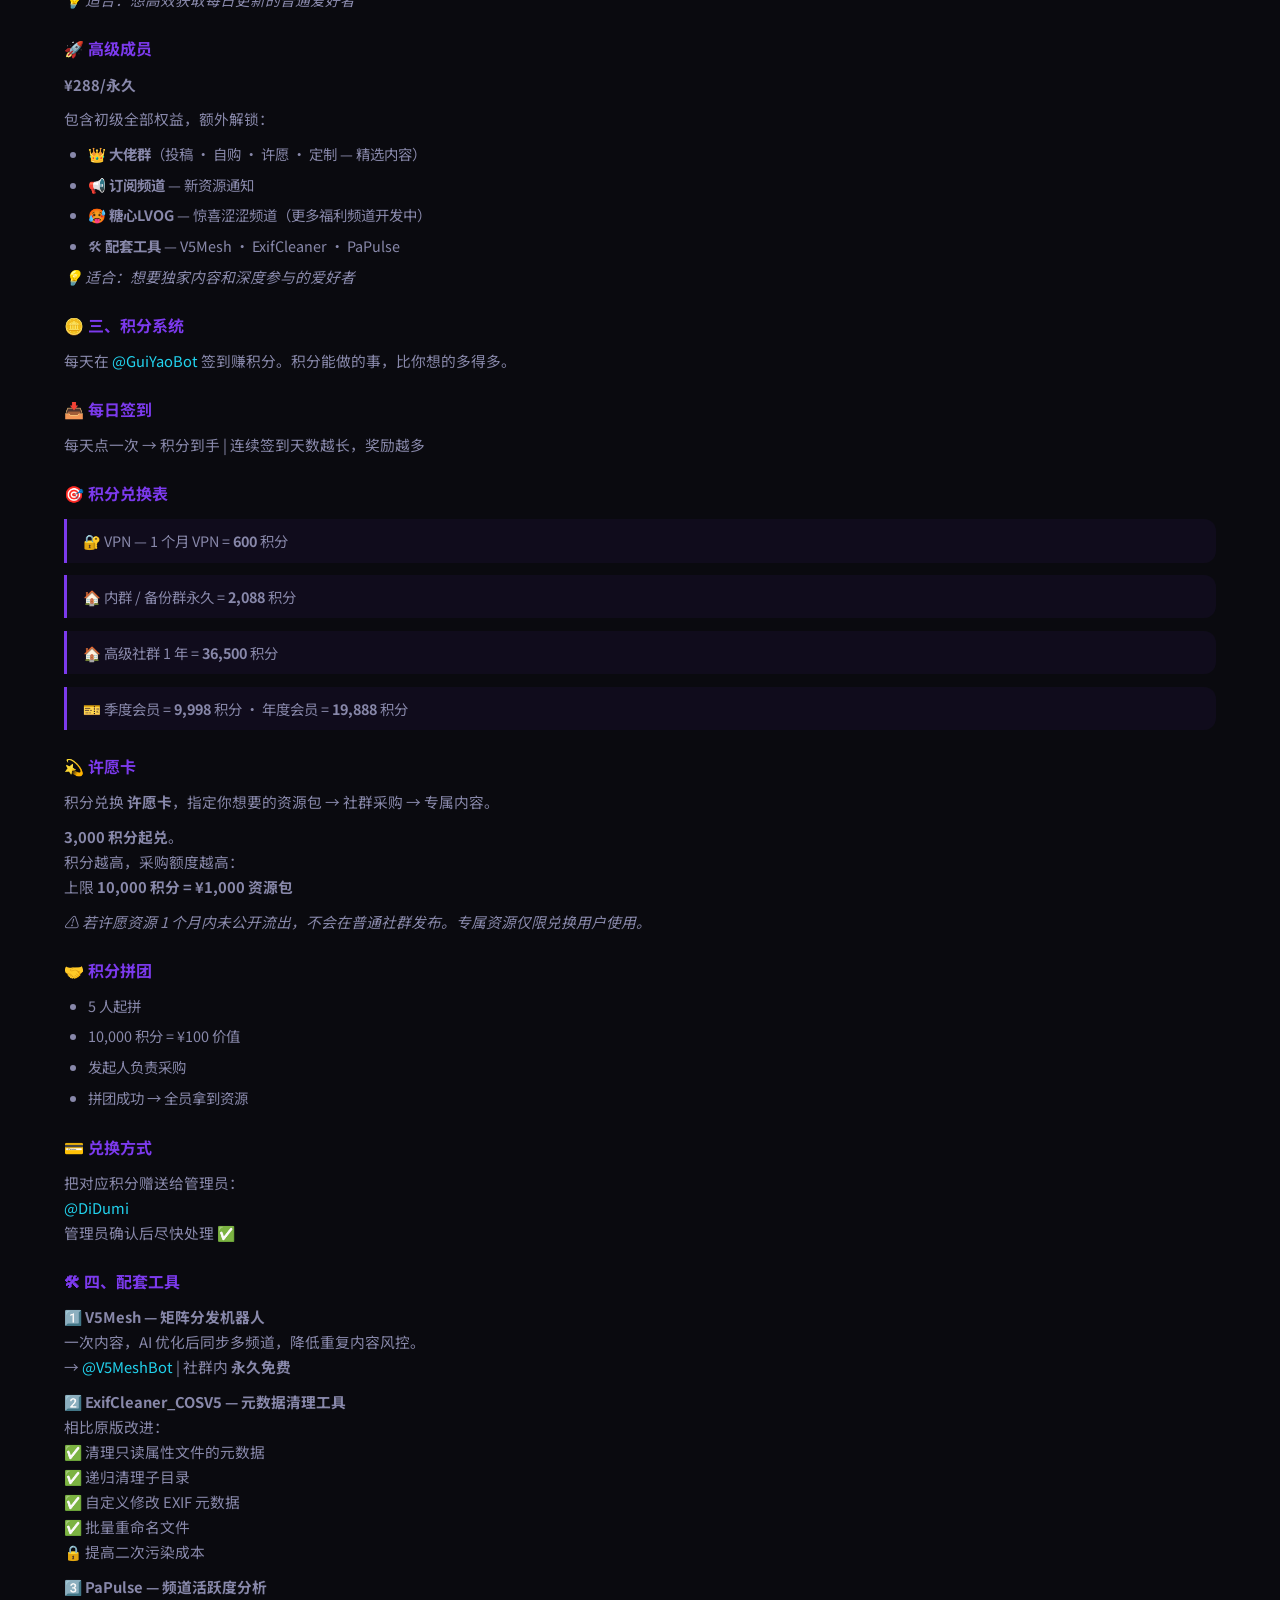
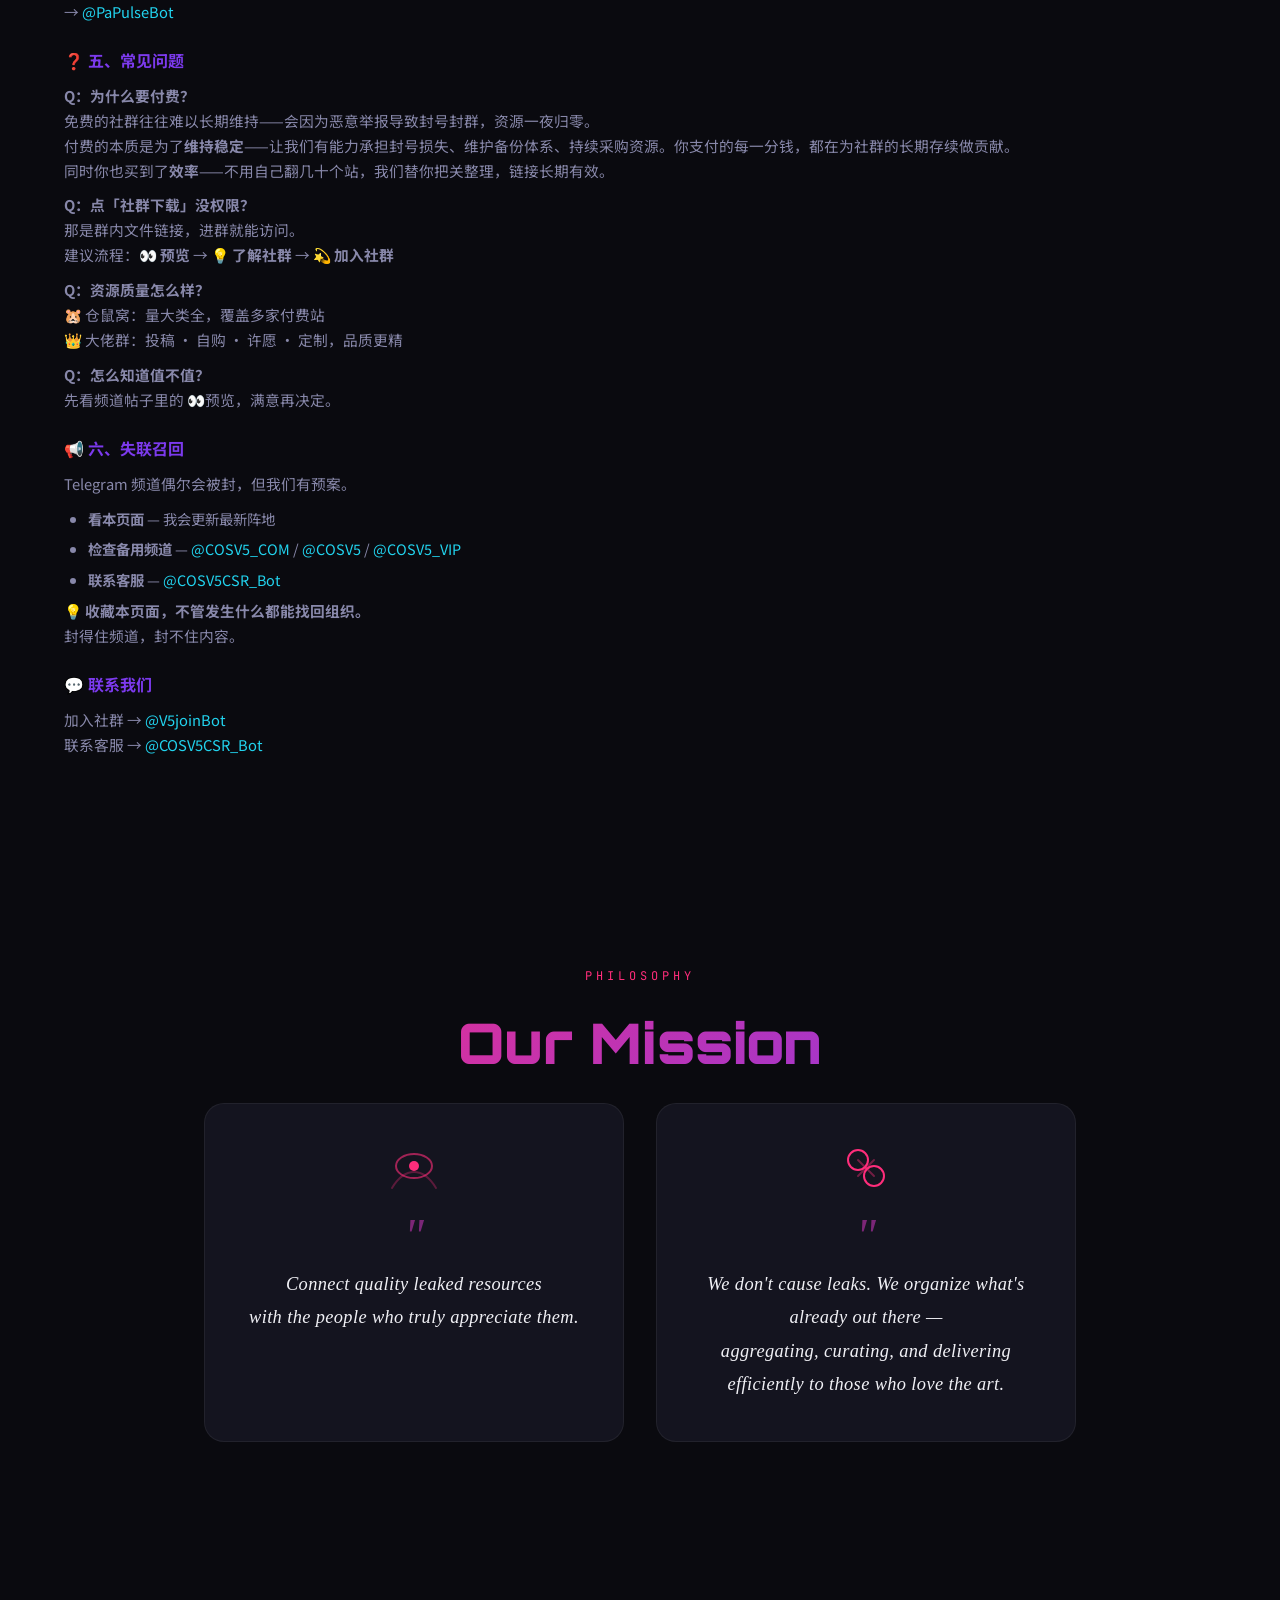
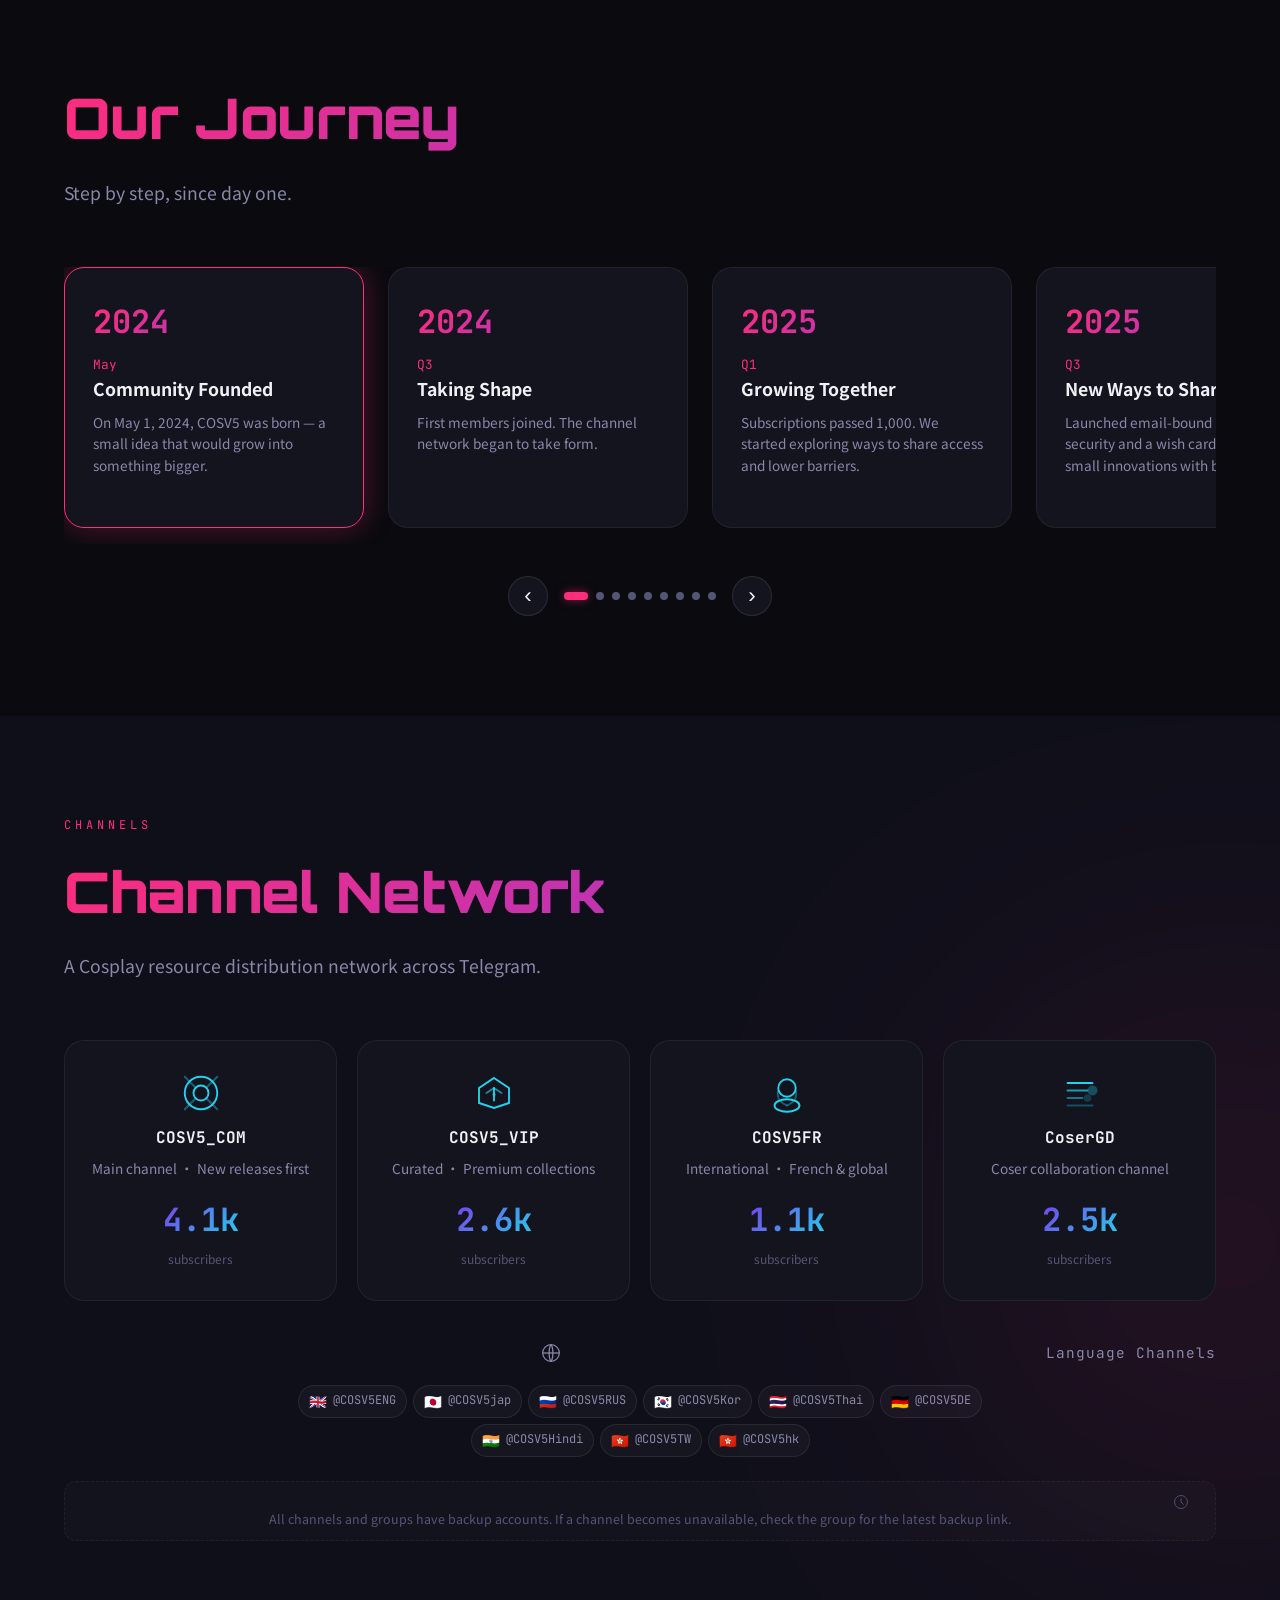
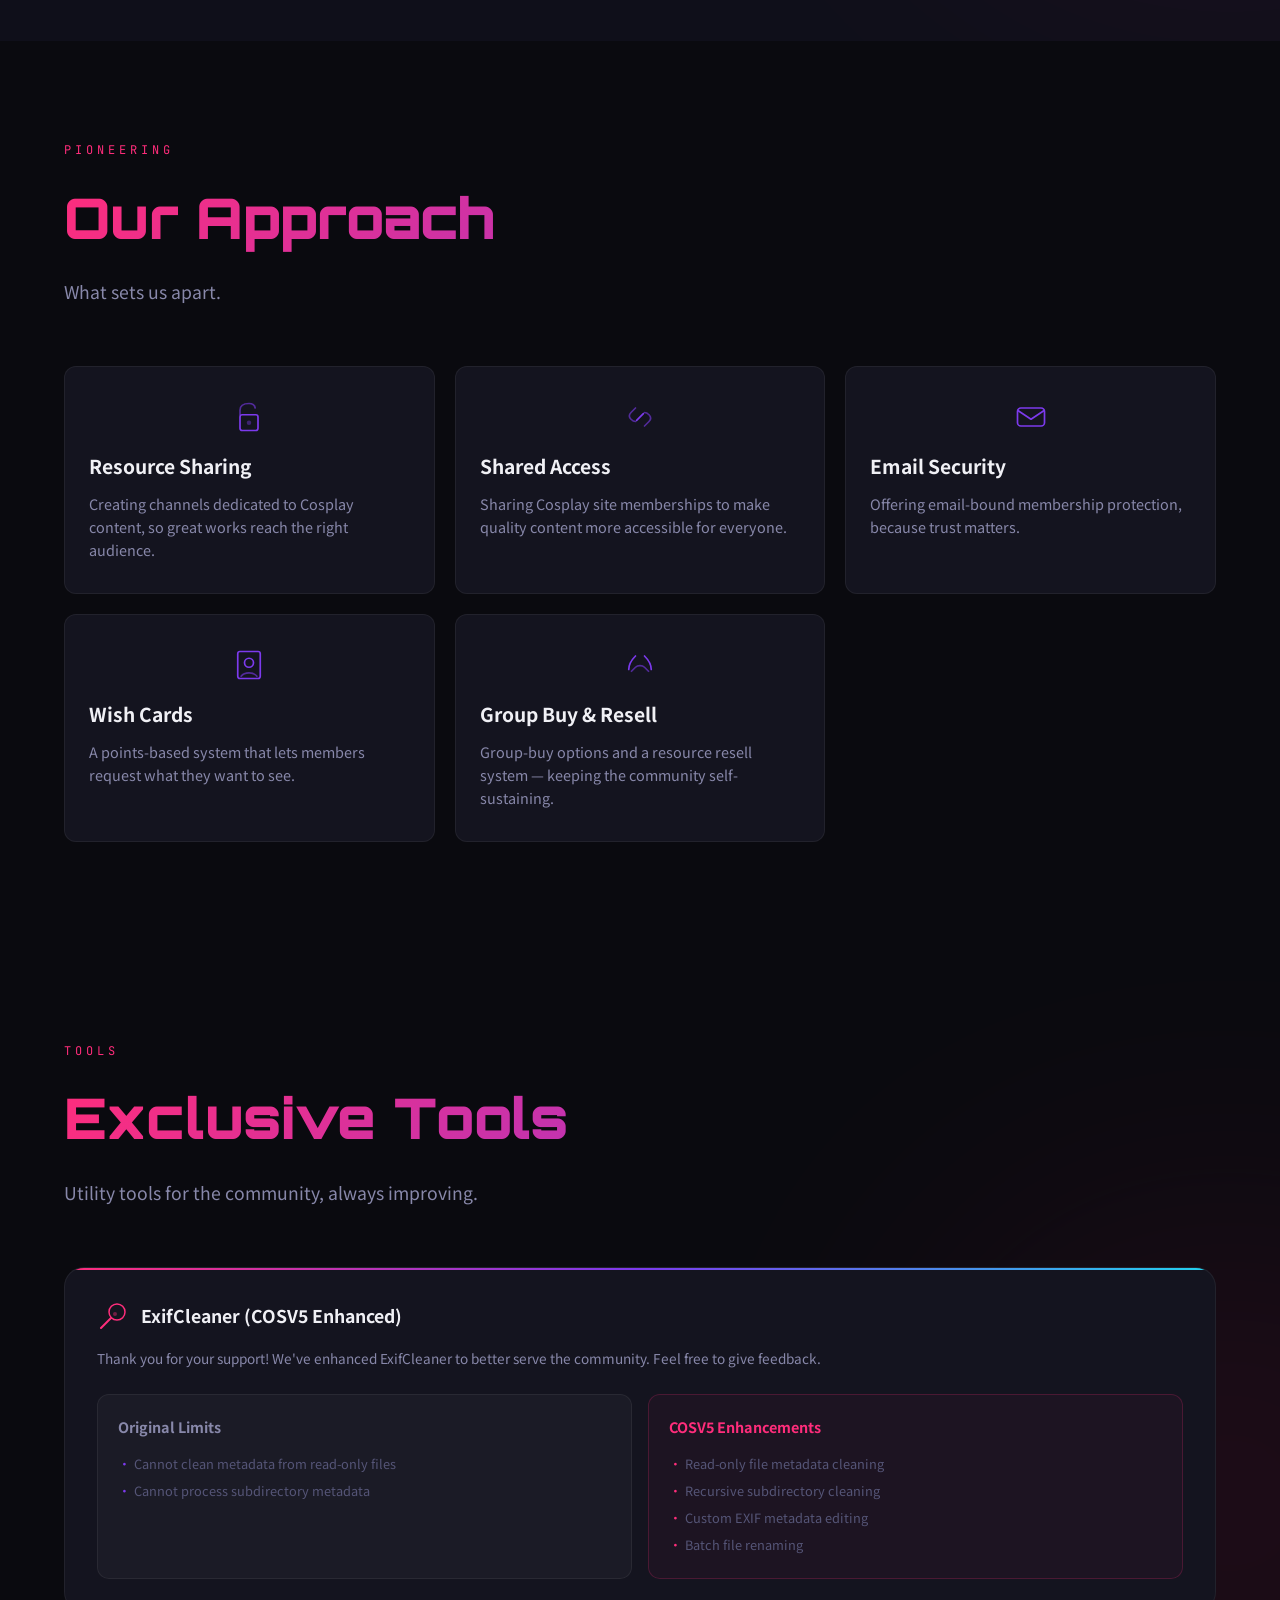
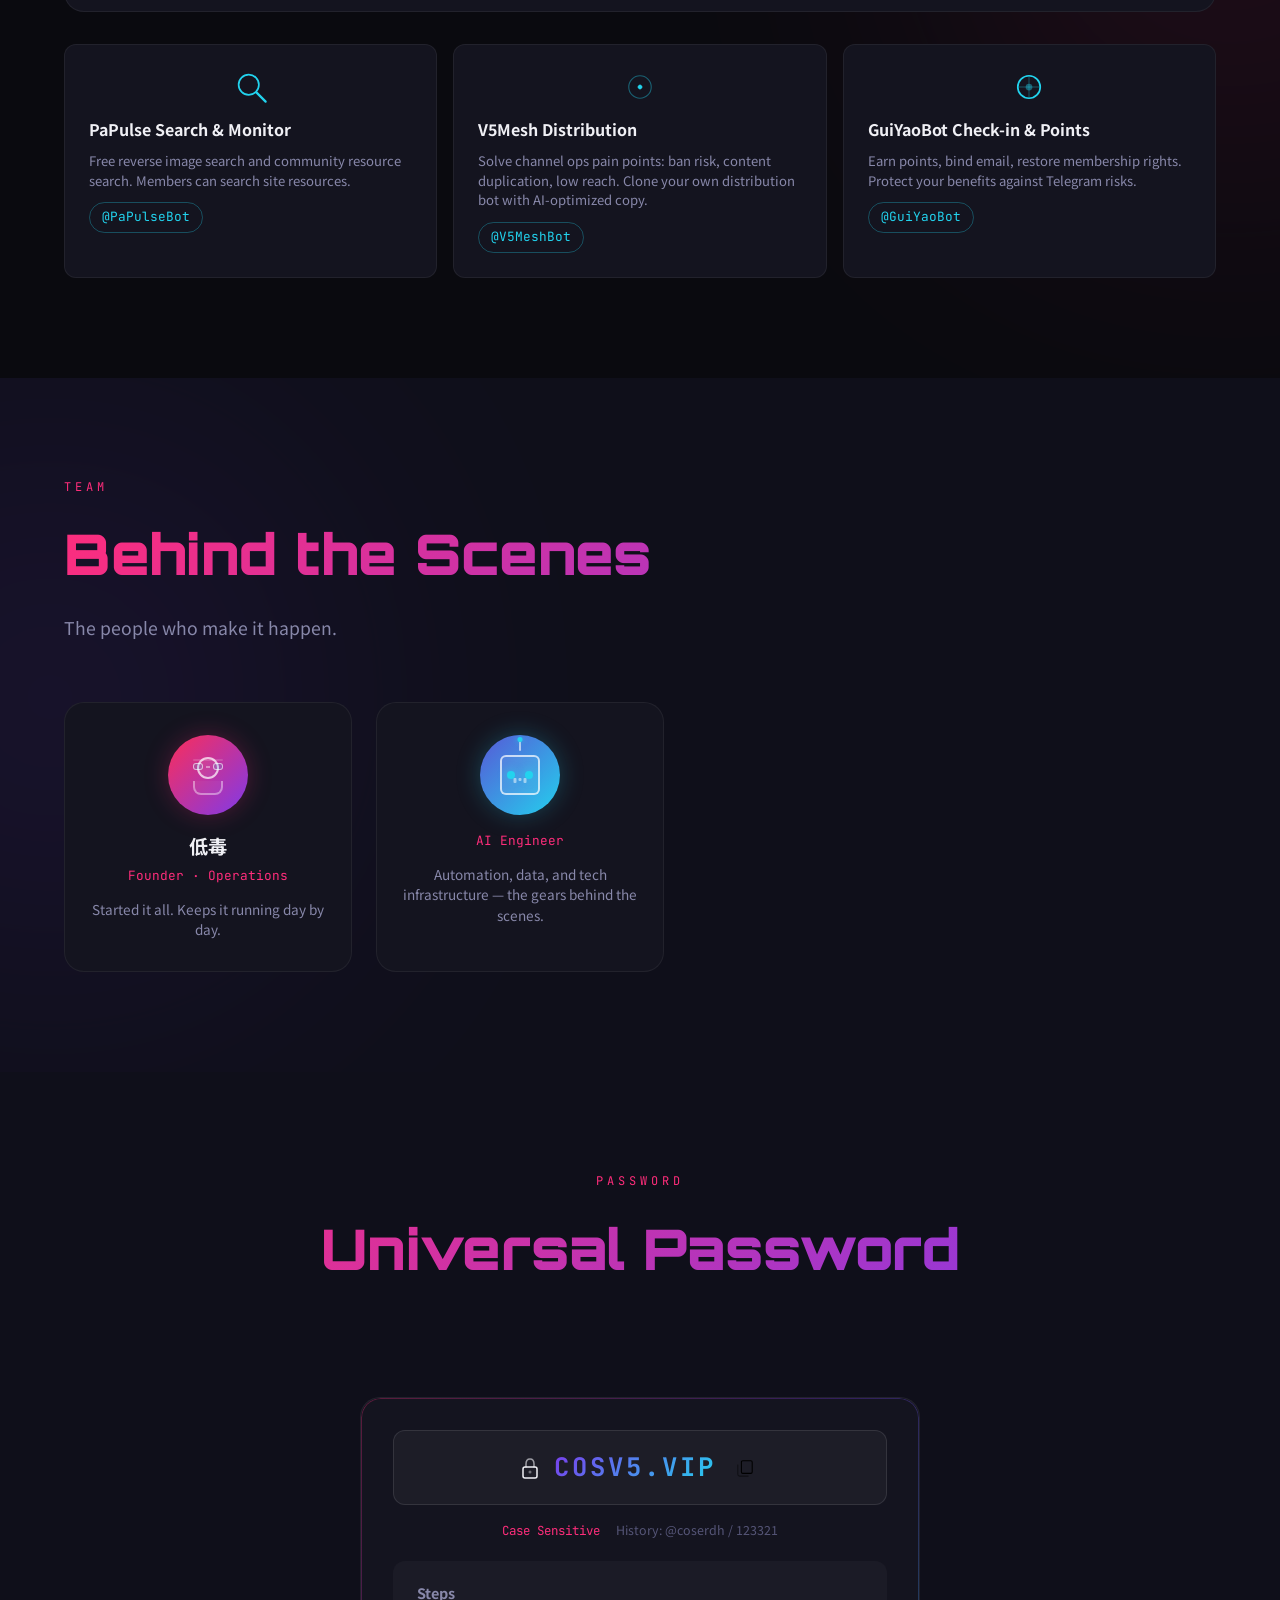
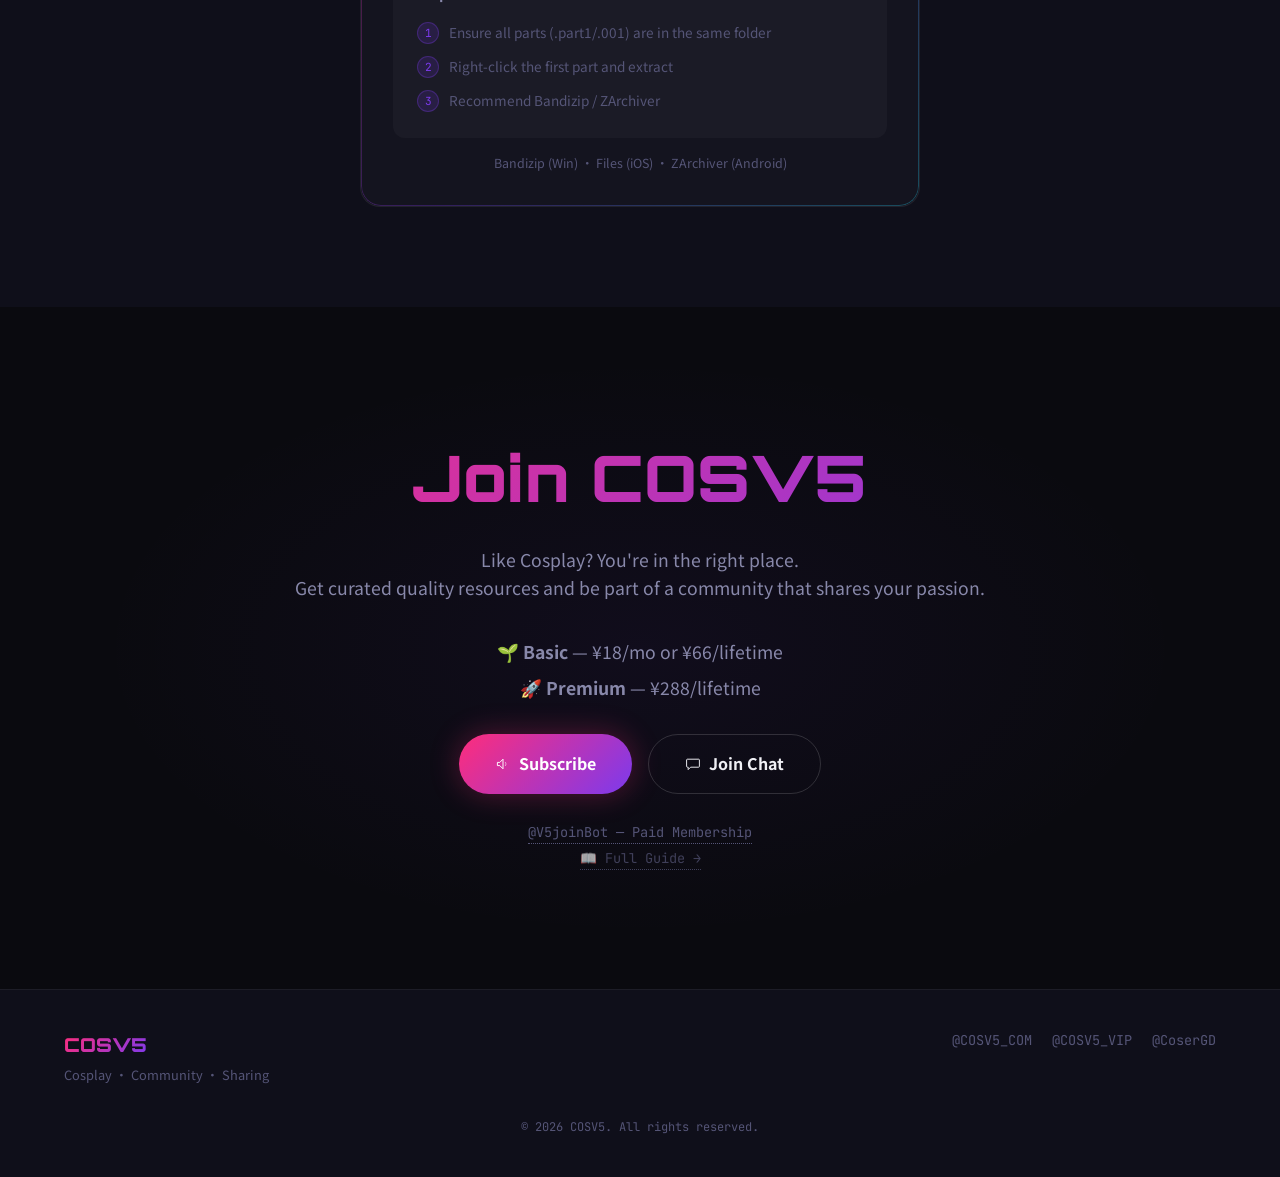
==== commit 5a3fc57d: "feat: embed resources + guide inline in index.html" ====
--- a/index.html
+++ b/index.html
@@ -507,74 +507,61 @@
   <script src="i18n.js"></script>
   <script src="script.js"></script>
   <script>
-    // ─── Load Resources JSON ───
-    async function loadGuide() {
-      const container = document.getElementById('guideContent');
-      try {
-        const res = await fetch('data/guide.json');
-        const data = await res.json();
-        const zh = data.zh;
-        let html = '';
-        zh.sections.forEach(function(s) {
-          switch (s.type) {
-            case 'heading':
-              if (s.level === 3) html += '<h3>' + s.text + '</h3>';
-              else html += '<h4>' + s.text + '</h4>';
-              break;
-            case 'text': html += '<p>' + s.text + '</p>'; break;
-            case 'image': html += '<img src="' + s.src + '" style="max-width:100%;border-radius:12px;margin:1rem 0">'; break;
-            case 'hr': html += '<hr>'; break;
-            case 'blockquote': html += '<blockquote>' + s.text + '</blockquote>'; break;
-            case 'list':
-              html += '<ul>';
-              s.items.forEach(function(item) { html += '<li>' + item + '</li>'; });
-              html += '</ul>';
-              break;
-          }
-        });
-        container.innerHTML = html;
-      } catch (e) {
-        container.innerHTML = '<div class="error">❌ Failed to load guide: ' + escapeHtml(e.message) + '</div>';
+    // ─── Data ───
+    var RESOURCE_DATA = {"updated": "2026-06-12", "recent": [{"title": "二阶堂 - 居家自拍 精选[24P1V-42MB]", "link": "https://t.me/COSV5_VIP/1487", "added": "2026-06-12"}, {"title": "一色雨 - 鸣人 精选 [41P1V-818MB]", "link": "https://t.me/COSV5_VIP/1496", "added": "2026-06-12"}, {"title": "CatDemon你的喵崽 - 绝区零 简杜(女特工的秘密训练) [174P5V-1.29GB]", "link": "https://t.me/COSV5_VIP/1473", "added": "2026-06-11"}, {"title": "叫兽 - 会员花絮 小猫小吊带[26P1V-2.93GB]", "link": "https://t.me/COSV5_VIP/1482", "added": "2026-06-11"}, {"title": "二佐Nisa - 6.10 私房 紫旗袍 精选 — 50P2V-3.8GB", "link": "https://t.me/COSV5_VIP/1464", "added": "2026-06-10"}, {"title": "蜜汁猫裘 - 碧蓝航线 信浓 集合 精选 — 206P1V-7.55GB", "link": "https://t.me/COSV5_VIP/1455", "added": "2026-06-10"}, {"title": "五更百鬼 - 碧蓝航线 凉波 精选 — 12P-323MB", "link": "https://t.me/COSV5_VIP/1442", "added": "2026-06-09"}, {"title": "日奈娇 - OL 精选 — 35P6G-215MB", "link": "https://t.me/COSV5_VIP/1435", "added": "2026-06-09"}, {"title": "日奈娇 - 楼道保安 精选 — 164P5V-1.7GB", "link": "https://t.me/COSV5_VIP/1426", "added": "2026-06-09"}, {"title": "封疆疆v - 东方Project 浅间 古装 — 38P-MB", "link": "https://t.me/COSV5_VIP/1417", "added": "2026-06-08"}, {"title": "樱落Selena - 五月舰长图 坎特蕾拉 精选 — 28P-529MB", "link": "https://t.me/COSV5_VIP/1408", "added": "2026-06-08"}, {"title": "叫兽 - 会员花絮 两套 洛丽塔 — 24P1V-888MB", "link": "https://t.me/COSV5_VIP/1401", "added": "2026-06-07"}, {"title": "二佐Nisa - 61 私房 修女 精选 — 55P2V-4.41GB", "link": "https://t.me/COSV5_VIP/1396", "added": "2026-06-07"}, {"title": "叫兽 - 会员花絮 xiaoyang 夕阳下的一缕阳光 — 19P1V-2.36GB", "link": "https://t.me/COSV5_VIP/1392", "added": "2026-06-06"}, {"title": "喜欢爱理吗 - 碧蓝航线 拉菲兔 精选 — 28P-688MB", "link": "https://t.me/COSV5_VIP/1383", "added": "2026-06-06"}, {"title": "阿半今天很开心 - 生或死 约尔 精选 — 52P-363MB", "link": "https://t.me/COSV5_VIP/1374", "added": "2026-06-05"}, {"title": "Cien_恩恩 - 碧蓝航线 可畏 精选 — 30P-149MB", "link": "https://t.me/COSV5_VIP/1356", "added": "2026-06-05"}, {"title": "阿半今天很开心 - 雷姆 精选 — 47P2V-207MB", "link": "https://t.me/COSV5_VIP/1351", "added": "2026-06-04"}, {"title": "阿半今天很开心 - 碧蓝航线 大凤 jk 精选 — 125P-322MB", "link": "https://t.me/COSV5_VIP/1343", "added": "2026-06-04"}, {"title": "叫兽 - 会员花絮 夜班车的双倍快乐 精选 — 135P-2.84GB", "link": "https://t.me/COSV5_VIP/1330", "added": "2026-06-04"}]};
+    var GUIDE_DATA = {"updated": "2026-06-12", "zh": {"sections": [{"type": "heading", "text": "🐹 COSV5 社群指南", "level": 3}, {"type": "image", "src": "https://iili.io/CqjIfI9.gif"}, {"type": "text", "text": "让已经流出的优质资源，触达更多爱好者。"}, {"type": "hr"}, {"type": "heading", "text": "📖 一、关于我们", "level": 4}, {"type": "heading", "text": "📅 我们的故事", "level": 4}, {"type": "text", "text": "社群始于 <strong>2024年5月1日</strong>，原名「Coser展馆」。站长为社群建设，自费开通了上百个付费网站的终身会员，多个论坛版主。"}, {"type": "text", "text": "走过低谷、走过封禁，走到今天——<br>100+ 频道矩阵 · 积分生态 · 自研工具。"}, {"type": "text", "text": "从Coser展馆到COSV5，名字在变，初心没变。💪"}, {"type": "heading", "text": "🎯 我们的理念", "level": 4}, {"type": "text", "text": "让已经流出的优质资源，触达更多爱好者。"}, {"type": "text", "text": "我们不促成流出，不鼓励白嫖。我们做的事：把已流出的资源聚合、筛选、整理，高效分发给真正喜欢的人。"}, {"type": "heading", "text": "🏠 社群构成", "level": 4}, {"type": "blockquote", "text": "🐹 <strong>仓鼠窝</strong>（3K+ 人）<br>每日更新，覆盖多个付费站流出资源 · 不限速 · 不限量 · 可转发"}, {"type": "blockquote", "text": "👑 <strong>大佬群</strong>（1K+ 人）<br>投稿 · 自购 · 许愿 · 定制 — 精选内容"}, {"type": "blockquote", "text": "📢 <strong>订阅频道</strong> — 新资源通知，不错过更新"}, {"type": "blockquote", "text": "🐹 <strong>备份群</strong> — 双群同步，防失联"}, {"type": "heading", "text": "🛠 二、加入方案", "level": 4}, {"type": "heading", "text": "🌱 初级成员", "level": 4}, {"type": "text", "text": "<strong>¥18/月</strong> 或 <strong>¥66/永久</strong>"}, {"type": "list", "items": ["🐹 仓鼠窝（资源总群）", "🐹 仓鼠窝备份群", "不限量 · 不限速 · 不限转发", "🪙 积分签到系统"]}, {"type": "text", "text": "<em>💡 适合：想高效获取每日更新的普通爱好者</em>"}, {"type": "heading", "text": "🚀 高级成员", "level": 4}, {"type": "text", "text": "<strong>¥288/永久</strong>"}, {"type": "text", "text": "包含初级全部权益，额外解锁："}, {"type": "list", "items": ["👑 <strong>大佬群</strong>（投稿 · 自购 · 许愿 · 定制 — 精选内容）", "📢 <strong>订阅频道</strong> — 新资源通知", "🥵 <strong>糖心LVOG</strong> — 惊喜涩涩频道（更多福利频道开发中）", "🛠 <strong>配套工具</strong> — V5Mesh · ExifCleaner · PaPulse"]}, {"type": "text", "text": "<em>💡 适合：想要独家内容和深度参与的爱好者</em>"}, {"type": "heading", "text": "🪙 三、积分系统", "level": 4}, {"type": "text", "text": "每天在 <a href=\"https://t.me/GuiYaoBot\" target=\"_blank\">@GuiYaoBot</a> 签到赚积分。积分能做的事，比你想的多得多。"}, {"type": "heading", "text": "📥 每日签到", "level": 4}, {"type": "text", "text": "每天点一次 → 积分到手 | 连续签到天数越长，奖励越多"}, {"type": "heading", "text": "🎯 积分兑换表", "level": 4}, {"type": "blockquote", "text": "🔐 VPN — 1 个月 VPN = <strong>600</strong> 积分"}, {"type": "blockquote", "text": "🏠 内群 / 备份群永久 = <strong>2,088</strong> 积分"}, {"type": "blockquote", "text": "🏠 高级社群 1 年 = <strong>36,500</strong> 积分"}, {"type": "blockquote", "text": "🎫 季度会员 = <strong>9,998</strong> 积分 · 年度会员 = <strong>19,888</strong> 积分"}, {"type": "heading", "text": "💫 许愿卡", "level": 4}, {"type": "text", "text": "积分兑换 <strong>许愿卡</strong>，指定你想要的资源包 → 社群采购 → 专属内容。"}, {"type": "text", "text": "<strong>3,000 积分起兑</strong>。<br>积分越高，采购额度越高：<br>上限 <strong>10,000 积分 = ¥1,000 资源包</strong>"}, {"type": "text", "text": "<em>⚠️ 若许愿资源 1 个月内未公开流出，不会在普通社群发布。专属资源仅限兑换用户使用。</em>"}, {"type": "heading", "text": "🤝 积分拼团", "level": 4}, {"type": "list", "items": ["5 人起拼", "10,000 积分 = ¥100 价值", "发起人负责采购", "拼团成功 → 全员拿到资源"]}, {"type": "heading", "text": "💳 兑换方式", "level": 4}, {"type": "text", "text": "把对应积分赠送给管理员：<br><a href=\"https://t.me/DiDumi\" target=\"_blank\">@DiDumi</a><br>管理员确认后尽快处理 ✅"}, {"type": "heading", "text": "🛠 四、配套工具", "level": 4}, {"type": "text", "text": "<strong>1️⃣ V5Mesh — 矩阵分发机器人</strong><br>一次内容，AI 优化后同步多频道，降低重复内容风控。<br>→ <a href=\"https://t.me/V5MeshBot\" target=\"_blank\">@V5MeshBot</a> | 社群内 <strong>永久免费</strong>"}, {"type": "text", "text": "<strong>2️⃣ ExifCleaner_COSV5 — 元数据清理工具</strong><br>相比原版改进：<br>✅ 清理只读属性文件的元数据<br>✅ 递归清理子目录<br>✅ 自定义修改 EXIF 元数据<br>✅ 批量重命名文件<br>🔒 提高二次污染成本"}, {"type": "text", "text": "<strong>3️⃣ PaPulse — 频道活跃度分析</strong><br>→ <a href=\"https://t.me/PaPulseBot\" target=\"_blank\">@PaPulseBot</a>"}, {"type": "heading", "text": "❓ 五、常见问题", "level": 4}, {"type": "text", "text": "<strong>Q：为什么要付费？</strong><br>免费的社群往往难以长期维持——会因为恶意举报导致封号封群，资源一夜归零。<br>付费的本质是为了<strong>维持稳定</strong>——让我们有能力承担封号损失、维护备份体系、持续采购资源。你支付的每一分钱，都在为社群的长期存续做贡献。<br>同时你也买到了<strong>效率</strong>——不用自己翻几十个站，我们替你把关整理，链接长期有效。"}, {"type": "text", "text": "<strong>Q：点「社群下载」没权限？</strong><br>那是群内文件链接，进群就能访问。<br>建议流程：👀 <strong>预览</strong> → 💡 <strong>了解社群</strong> → 💫 <strong>加入社群</strong>"}, {"type": "text", "text": "<strong>Q：资源质量怎么样？</strong><br>🐹 仓鼠窝：量大类全，覆盖多家付费站<br>👑 大佬群：投稿 · 自购 · 许愿 · 定制，品质更精"}, {"type": "text", "text": "<strong>Q：怎么知道值不值？</strong><br>先看频道帖子里的 👀预览，满意再决定。"}, {"type": "heading", "text": "📢 六、失联召回", "level": 4}, {"type": "text", "text": "Telegram 频道偶尔会被封，但我们有预案。"}, {"type": "list", "items": ["<strong>看本页面</strong> — 我会更新最新阵地", "<strong>检查备用频道</strong> — <a href=\"https://t.me/COSV5_COM\" target=\"_blank\">@COSV5_COM</a> / <a href=\"https://t.me/COSV5\" target=\"_blank\">@COSV5</a> / <a href=\"https://t.me/COSV5_VIP\" target=\"_blank\">@COSV5_VIP</a>", "<strong>联系客服</strong> — <a href=\"https://t.me/COSV5CSR_Bot\" target=\"_blank\">@COSV5CSR_Bot</a>"]}, {"type": "text", "text": "<strong>💡 收藏本页面，不管发生什么都能找回组织。</strong><br>封得住频道，封不住内容。"}, {"type": "heading", "text": "💬 联系我们", "level": 4}, {"type": "text", "text": "加入社群 → <a href=\"https://t.me/V5joinBot\" target=\"_blank\">@V5joinBot</a><br>联系客服 → <a href=\"https://t.me/COSV5CSR_Bot\" target=\"_blank\">@COSV5CSR_Bot</a>"}]}};
+
+    // ─── Render Resources ───
+    (function() {
+      var container = document.getElementById('resourceList');
+      if (!container) return;
+      var data = RESOURCE_DATA;
+      if (!data.recent || data.recent.length === 0) {
+        container.innerHTML = '<div class="empty-state">📭 No resources yet.</div>';
+        return;
       }
-    }
-
-    loadGuide();
-
-    async function loadResources() {
-      const container = document.getElementById('resourceList');
-      try {
-        const res = await fetch('data/resources.json');
-        const data = await res.json();
-        if (!data.recent || data.recent.length === 0) {
-          container.innerHTML = '<div class="empty-state">📭 No resources yet.</div>';
-          return;
+      var html = '<div class="resource-items">';
+      data.recent.forEach(function(item, i) {
+        var link = item.link || '';
+        html += '<div class="resource-item">';
+        html += '<span class="resource-num">' + (i + 1) + '</span>';
+        if (link) {
+          html += '<a href="' + link + '" target="_blank" rel="noopener" class="resource-link">' + item.title.replace(/&/g,'&amp;').replace(/</g,'&lt;').replace(/>/g,'&gt;') + '</a>';
+        } else {
+          html += '<span class="resource-title">' + item.title.replace(/&/g,'&amp;').replace(/</g,'&lt;').replace(/>/g,'&gt;') + '</span>';
         }
-        let html = '<div class="resource-items">';
-        data.recent.forEach((item, i) => {
-          const link = item.link || '';
-          html += '<div class="resource-item">';
-          html += '<span class="resource-num">' + (i + 1) + '</span>';
-          if (link) {
-            html += '<a href="' + link + '" target="_blank" rel="noopener" class="resource-link">' + escapeHtml(item.title) + '</a>';
-          } else {
-            html += '<span class="resource-title">' + escapeHtml(item.title) + '</span>';
-          }
-          html += '</div>';
-        });
         html += '</div>';
-        html += '<div class="resource-meta">🔄 Updated ' + data.updated + ' · ' + data.recent.length + ' items</div>';
-        container.innerHTML = html;
-      } catch (e) {
-        container.innerHTML = '<div class="error">❌ Failed to load: ' + escapeHtml(e.message) + '</div>';
-      }
-    }
-
-    function escapeHtml(text) {
-      const d = document.createElement('div');
-      d.textContent = text;
-      return d.innerHTML;
-    }
-
+      });
+      html += '</div>';
+      html += '<div class="resource-meta">🔄 Updated ' + data.updated + ' · ' + data.recent.length + ' items</div>';
+      container.innerHTML = html;
+    })();
+
+    // ─── Render Guide ───
+    (function() {
+      var container = document.getElementById('guideContent');
+      if (!container) return;
+      var zh = GUIDE_DATA.zh;
+      var html = '';
+      zh.sections.forEach(function(s) {
+        switch (s.type) {
+          case 'heading':
+            if (s.level === 3) html += '<h3>' + s.text + '</h3>';
+            else html += '<h4>' + s.text + '</h4>';
+            break;
+          case 'text': html += '<p>' + s.text + '</p>'; break;
+          case 'image': html += '<img src="' + s.src + '" style="max-width:100%;border-radius:12px;margin:1rem 0">'; break;
+          case 'hr': html += '<hr>'; break;
+          case 'blockquote': html += '<blockquote>' + s.text + '</blockquote>'; break;
+          case 'list':
+            html += '<ul>';
+            s.items.forEach(function(item) { html += '<li>' + item + '</li>'; });
+            html += '</ul>';
+            break;
+        }
+      });
+      container.innerHTML = html;
+    })();
   </script>
 </body>
 </html>
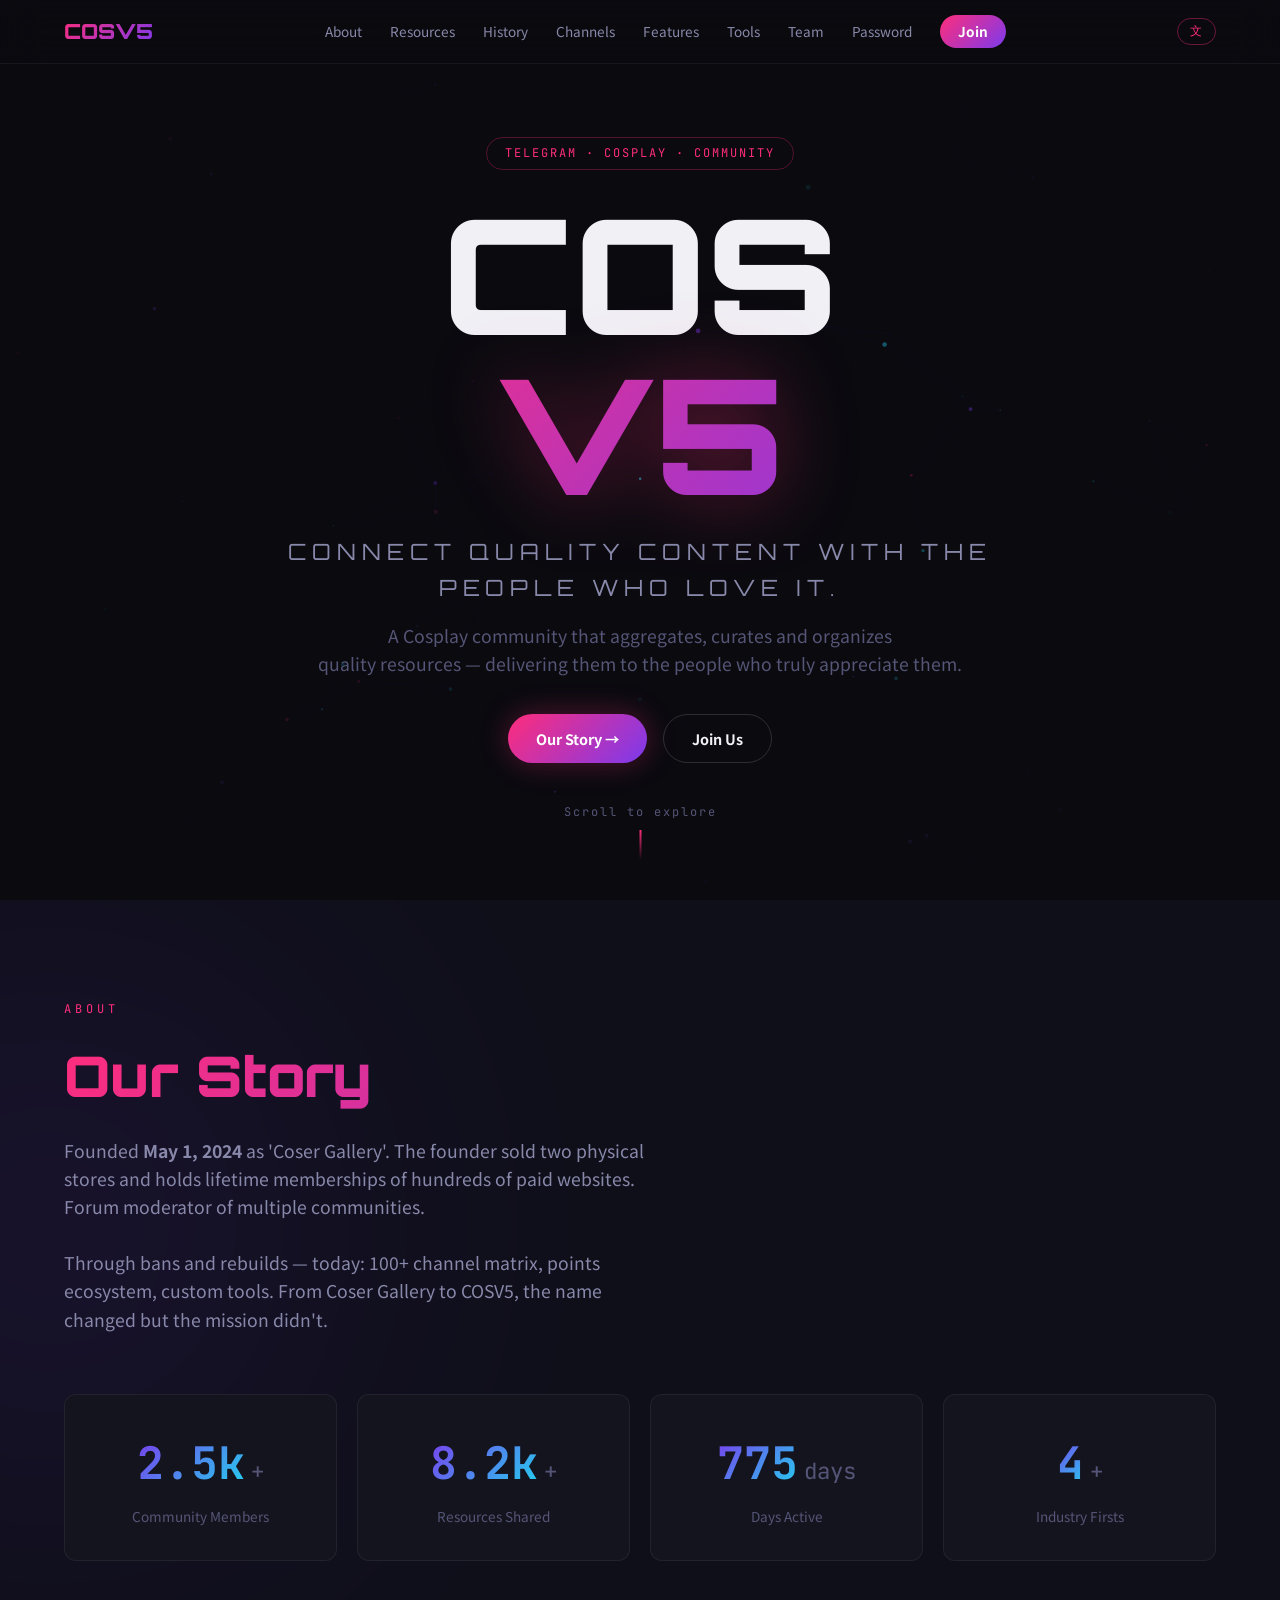
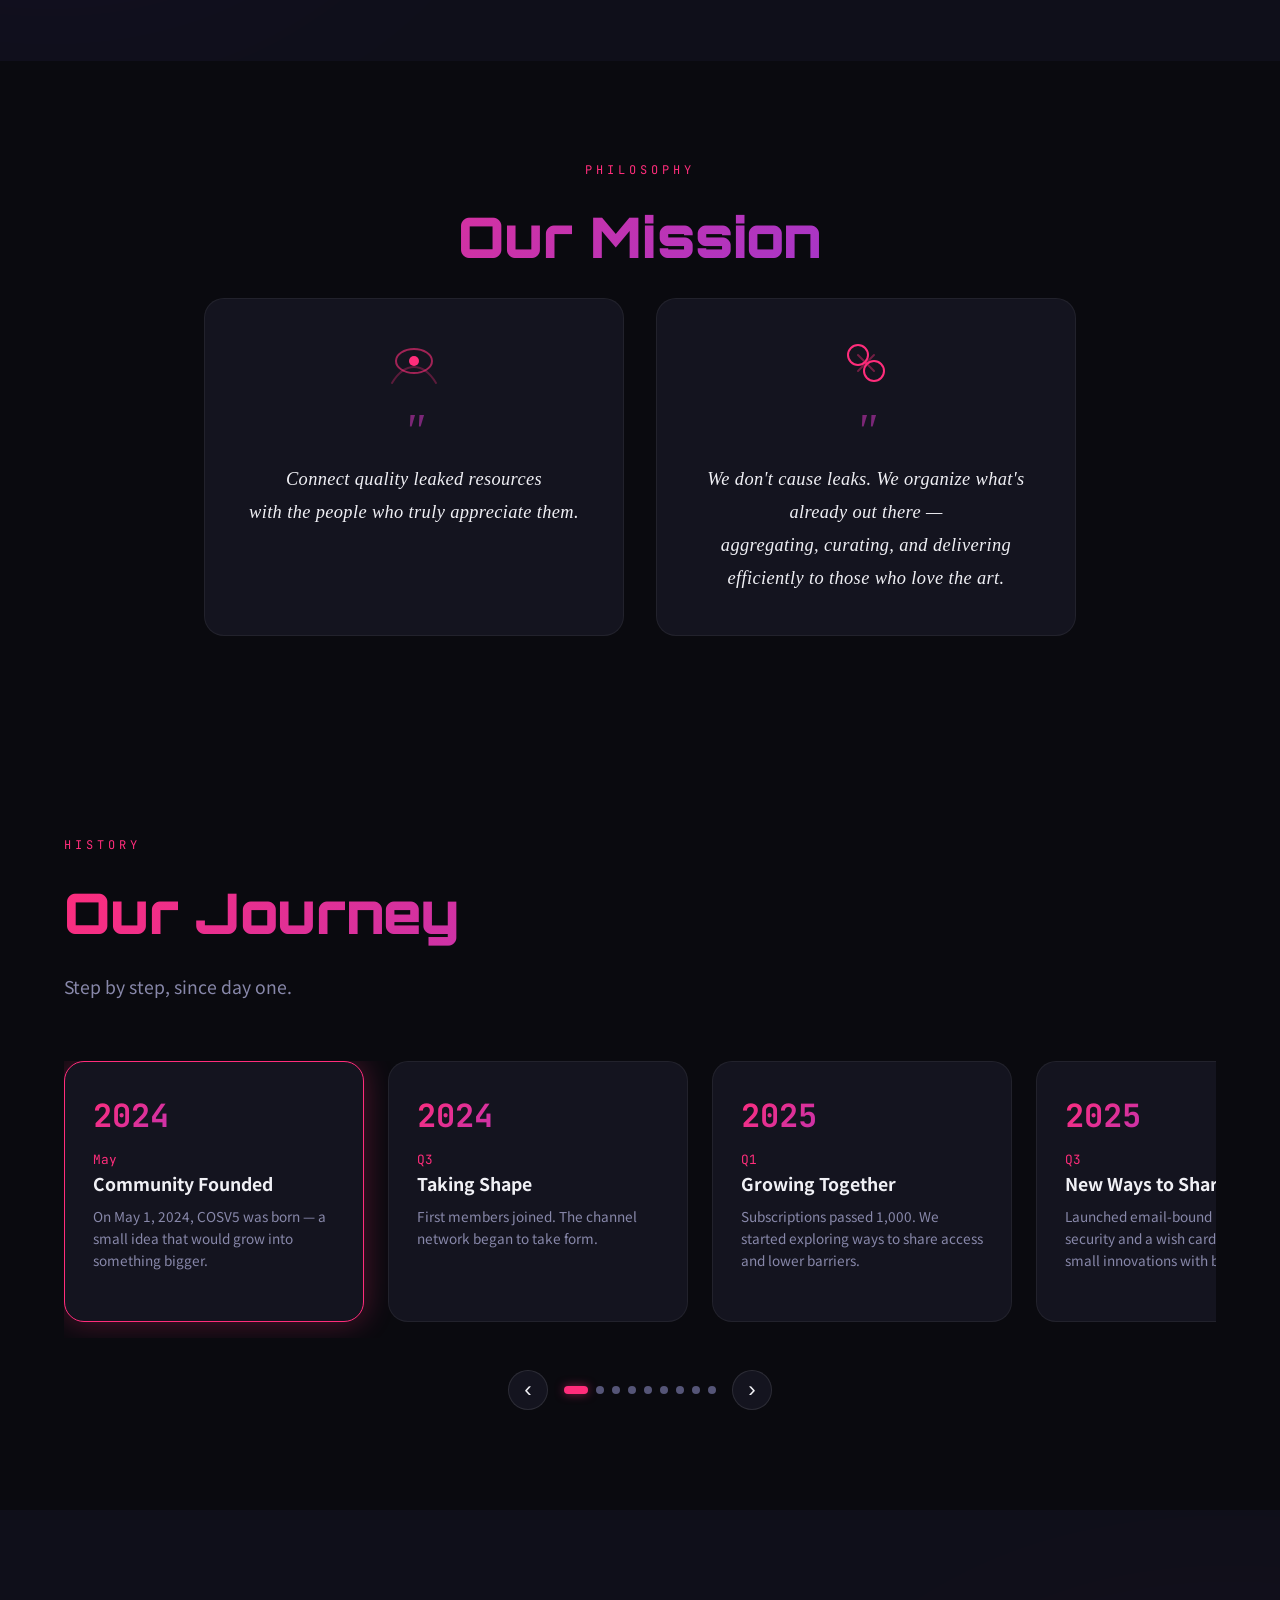
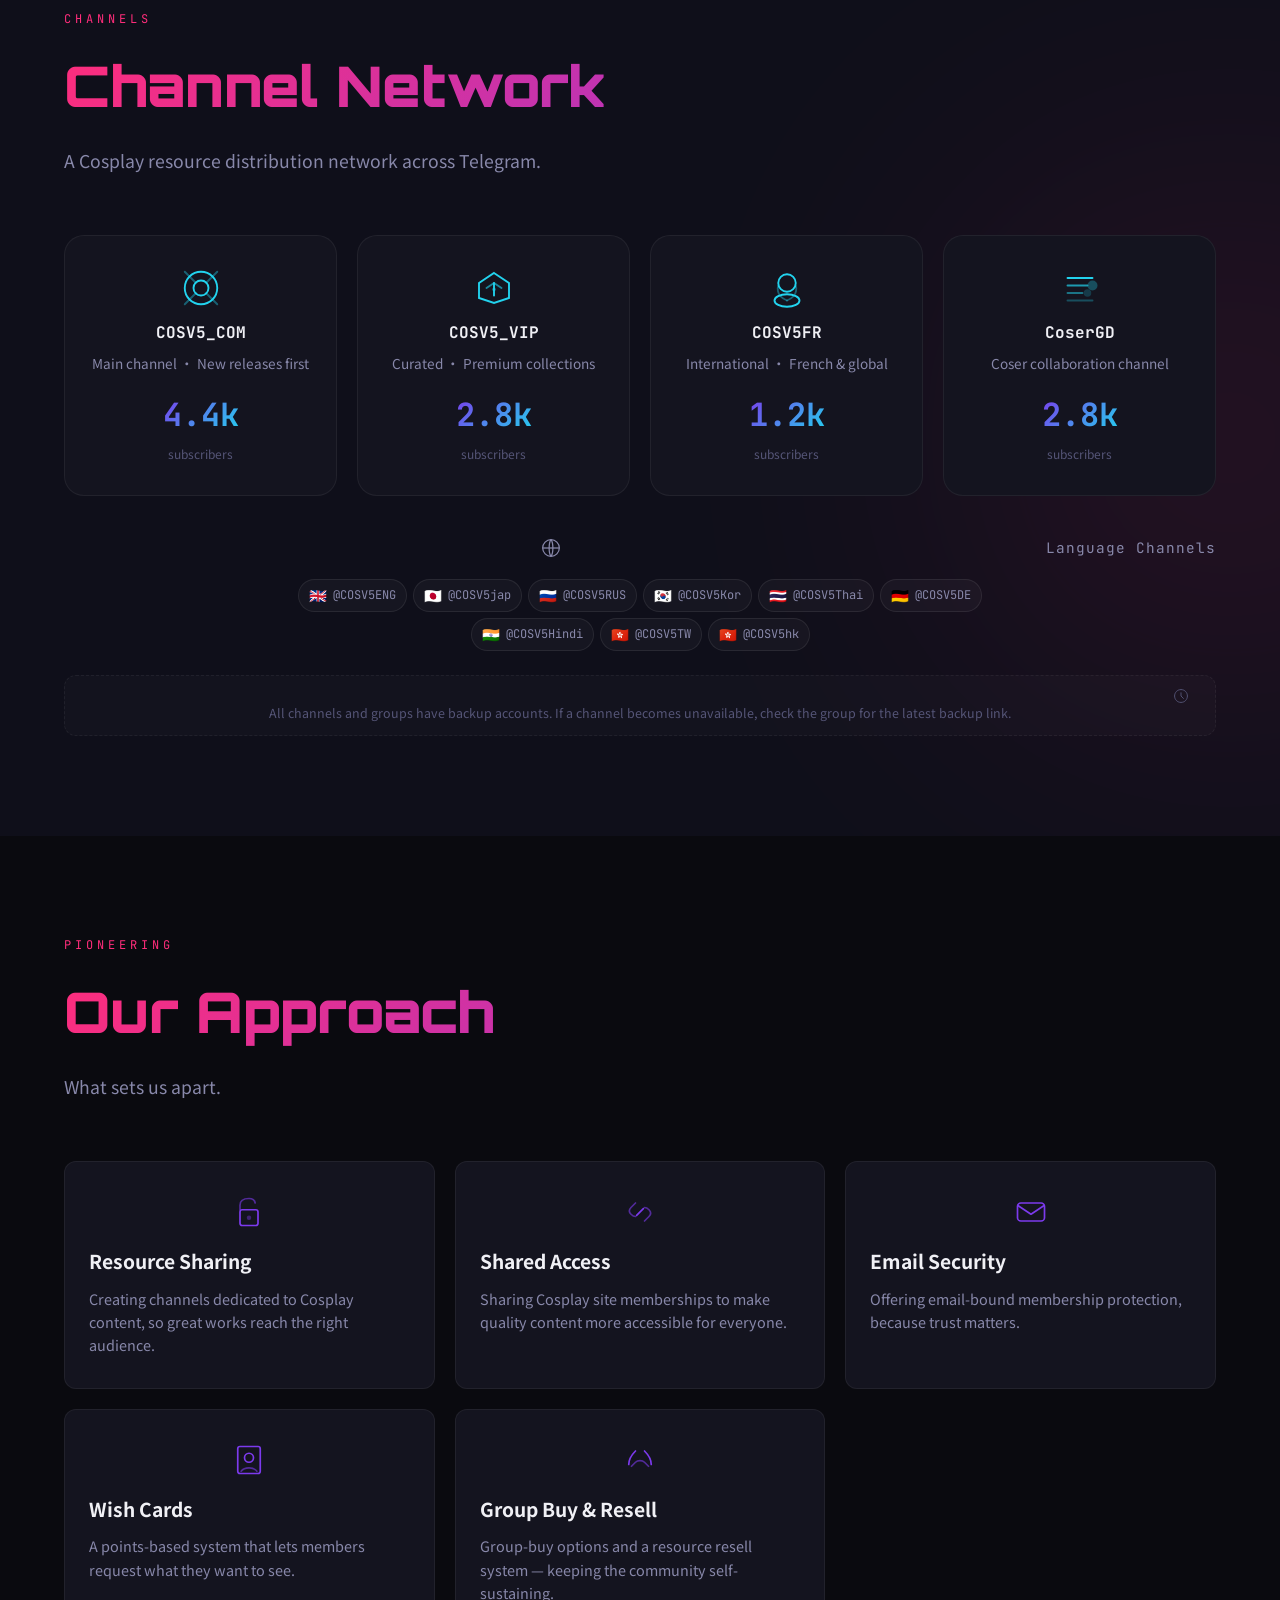
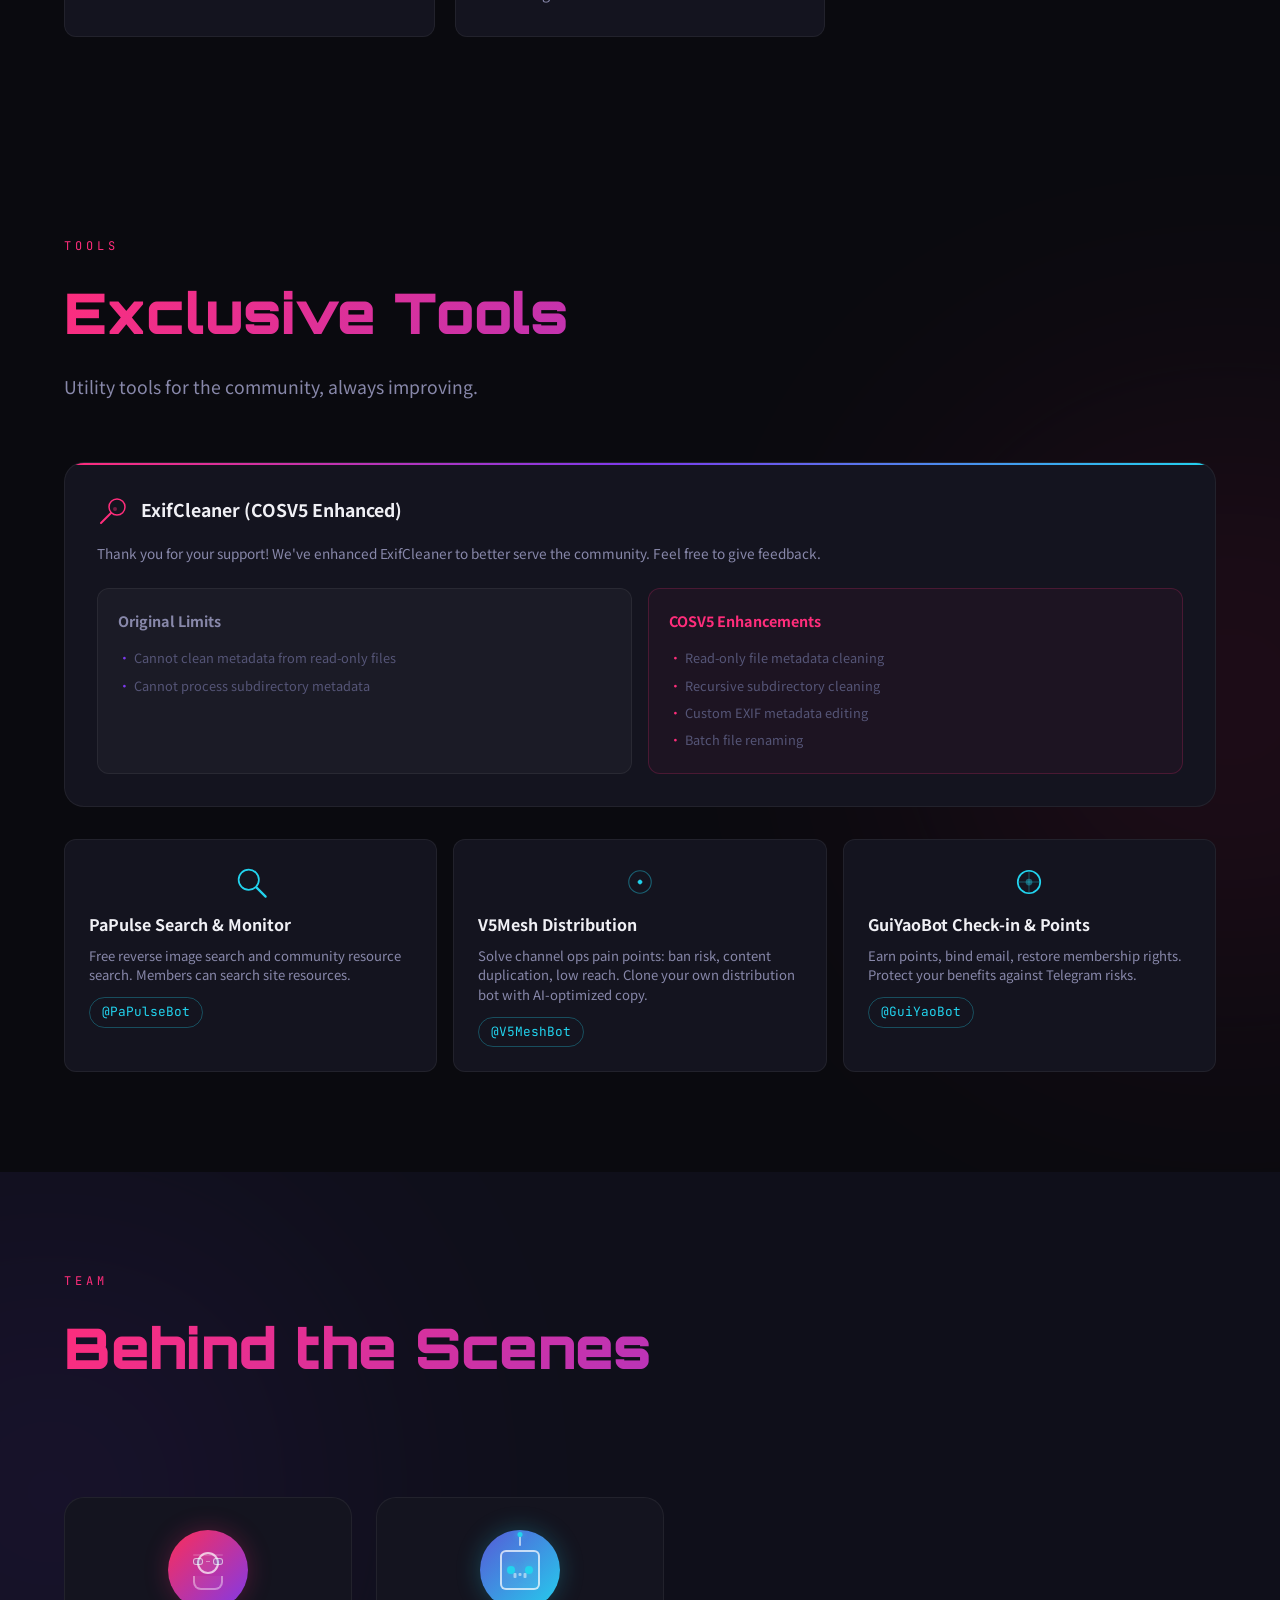
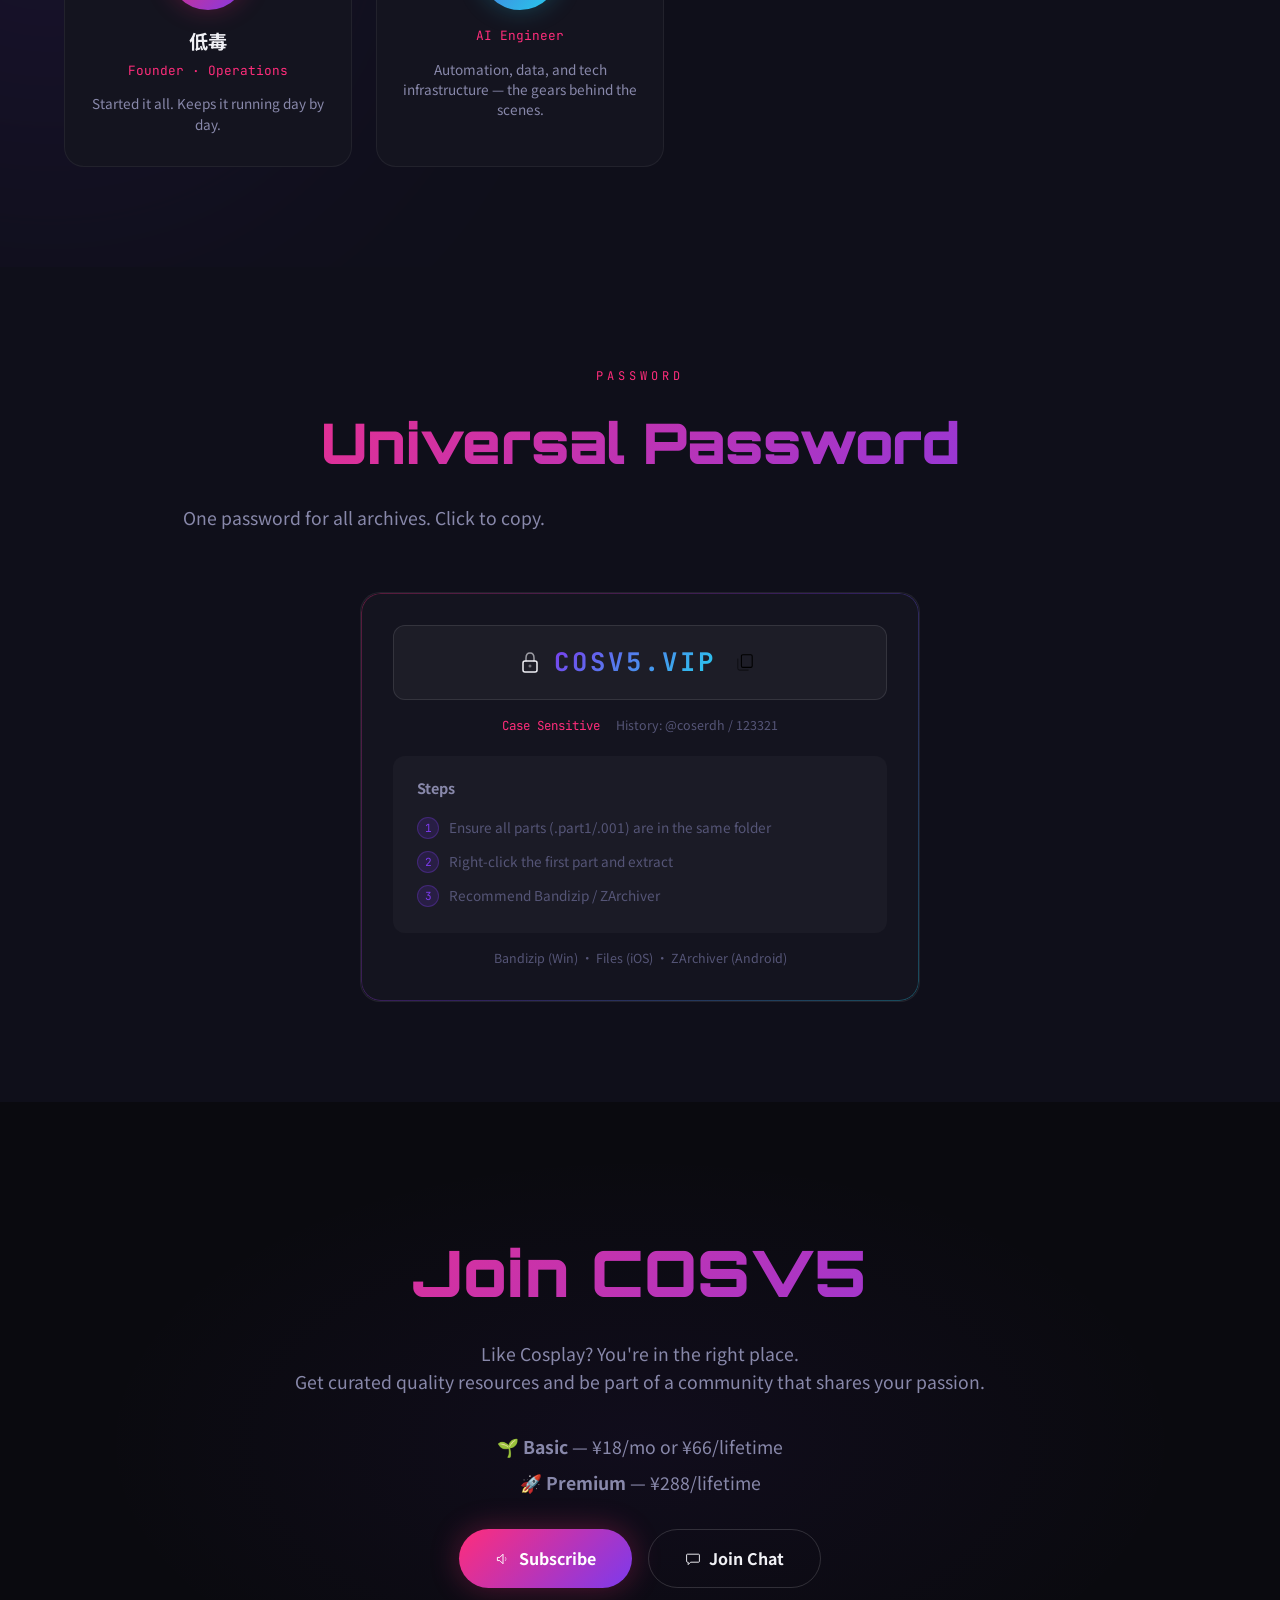
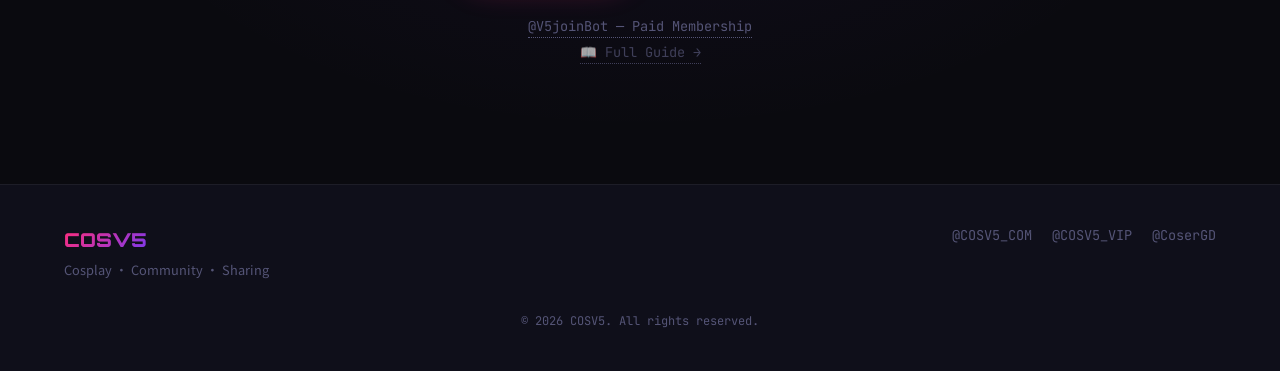
==== commit 78d96104: "feat: separate resources.html page - Move Resources + Guide to dedicated resources.html - Nav links " ====
--- a/index.html
+++ b/index.html
@@ -23,7 +23,7 @@
       <span class="nav-logo">COSV5</span>
       <div class="nav-links">
         <a href="#about" data-i18n="nav.about">About</a>
-        <a href="#resources" data-i18n="nav.resources">Resources</a>
+        <a href="resources.html" data-i18n="nav.resources">Resources</a>
         <a href="#timeline" data-i18n="nav.timeline">History</a>
         <a href="#channels" data-i18n="nav.channels">Channels</a>
         <a href="#features" data-i18n="nav.features">Features</a>
@@ -100,37 +100,6 @@
     </div>
   </section>
 
-  <!-- ─── RESOURCES ─── -->
-  <section class="resources" id="resources">
-    <div class="section-bg-glow right"></div>
-    <div class="container">
-      <div class="section-label reveal">RESOURCES</div>
-      <h2 class="section-title reveal" data-i18n="resources.title">Resources</h2>
-      <p class="section-desc reveal" data-i18n="resources.desc">Premium collection — exclusive to VIP members.</p>
-
-      <div id="resourceList" class="resource-list reveal">
-        <div class="loading">📡 Loading resources...</div>
-      </div>
-
-      <div class="resource-footer reveal">
-        <p data-i18n="resources.footer">👑 Resources link to @COSV5_VIP previews. Join our community to access full collections.</p>
-      </div>
-    </div>
-  </section>
-
-  <!-- ─── GUIDE ─── -->
-  <section class="guide-section" id="guide">
-    <div class="container">
-      <div class="section-label reveal">GUIDE</div>
-      <h2 class="section-title reveal" data-i18n="guide.title">Community Guide</h2>
-      <p class="section-desc reveal" data-i18n="guide.desc">Everything you need to know about COSV5.</p>
-
-      <div id="guideContent" class="guide-content reveal">
-        <div class="loading">📡 Loading guide...</div>
-      </div>
-    </div>
-  </section>
-
   <!-- ─── PHILOSOPHY ─── -->
   <section class="philosophy" id="philosophy">
     <div class="container">
@@ -478,7 +447,7 @@
         <div class="join-links">
           <a href="https://t.me/V5joinBot" target="_blank" rel="noopener">@V5joinBot <span data-i18n="join.bot">— Paid Membership</span></a>
           <br>
-          <a href="#guide" style="font-size:0.85rem;opacity:0.7">📖 Full Guide →</a>
+          <a href="resources.html#guide" style="font-size:0.85rem;opacity:0.7">📖 Full Guide →</a>
         </div>
       </div>
     </div>
@@ -506,62 +475,7 @@
 
   <script src="i18n.js"></script>
   <script src="script.js"></script>
-  <script>
-    // ─── Data ───
-    var RESOURCE_DATA = {"updated": "2026-06-12", "recent": [{"title": "二阶堂 - 居家自拍 精选[24P1V-42MB]", "link": "https://t.me/COSV5_VIP/1487", "added": "2026-06-12"}, {"title": "一色雨 - 鸣人 精选 [41P1V-818MB]", "link": "https://t.me/COSV5_VIP/1496", "added": "2026-06-12"}, {"title": "CatDemon你的喵崽 - 绝区零 简杜(女特工的秘密训练) [174P5V-1.29GB]", "link": "https://t.me/COSV5_VIP/1473", "added": "2026-06-11"}, {"title": "叫兽 - 会员花絮 小猫小吊带[26P1V-2.93GB]", "link": "https://t.me/COSV5_VIP/1482", "added": "2026-06-11"}, {"title": "二佐Nisa - 6.10 私房 紫旗袍 精选 — 50P2V-3.8GB", "link": "https://t.me/COSV5_VIP/1464", "added": "2026-06-10"}, {"title": "蜜汁猫裘 - 碧蓝航线 信浓 集合 精选 — 206P1V-7.55GB", "link": "https://t.me/COSV5_VIP/1455", "added": "2026-06-10"}, {"title": "五更百鬼 - 碧蓝航线 凉波 精选 — 12P-323MB", "link": "https://t.me/COSV5_VIP/1442", "added": "2026-06-09"}, {"title": "日奈娇 - OL 精选 — 35P6G-215MB", "link": "https://t.me/COSV5_VIP/1435", "added": "2026-06-09"}, {"title": "日奈娇 - 楼道保安 精选 — 164P5V-1.7GB", "link": "https://t.me/COSV5_VIP/1426", "added": "2026-06-09"}, {"title": "封疆疆v - 东方Project 浅间 古装 — 38P-MB", "link": "https://t.me/COSV5_VIP/1417", "added": "2026-06-08"}, {"title": "樱落Selena - 五月舰长图 坎特蕾拉 精选 — 28P-529MB", "link": "https://t.me/COSV5_VIP/1408", "added": "2026-06-08"}, {"title": "叫兽 - 会员花絮 两套 洛丽塔 — 24P1V-888MB", "link": "https://t.me/COSV5_VIP/1401", "added": "2026-06-07"}, {"title": "二佐Nisa - 61 私房 修女 精选 — 55P2V-4.41GB", "link": "https://t.me/COSV5_VIP/1396", "added": "2026-06-07"}, {"title": "叫兽 - 会员花絮 xiaoyang 夕阳下的一缕阳光 — 19P1V-2.36GB", "link": "https://t.me/COSV5_VIP/1392", "added": "2026-06-06"}, {"title": "喜欢爱理吗 - 碧蓝航线 拉菲兔 精选 — 28P-688MB", "link": "https://t.me/COSV5_VIP/1383", "added": "2026-06-06"}, {"title": "阿半今天很开心 - 生或死 约尔 精选 — 52P-363MB", "link": "https://t.me/COSV5_VIP/1374", "added": "2026-06-05"}, {"title": "Cien_恩恩 - 碧蓝航线 可畏 精选 — 30P-149MB", "link": "https://t.me/COSV5_VIP/1356", "added": "2026-06-05"}, {"title": "阿半今天很开心 - 雷姆 精选 — 47P2V-207MB", "link": "https://t.me/COSV5_VIP/1351", "added": "2026-06-04"}, {"title": "阿半今天很开心 - 碧蓝航线 大凤 jk 精选 — 125P-322MB", "link": "https://t.me/COSV5_VIP/1343", "added": "2026-06-04"}, {"title": "叫兽 - 会员花絮 夜班车的双倍快乐 精选 — 135P-2.84GB", "link": "https://t.me/COSV5_VIP/1330", "added": "2026-06-04"}]};
-    var GUIDE_DATA = {"updated": "2026-06-12", "zh": {"sections": [{"type": "heading", "text": "🐹 COSV5 社群指南", "level": 3}, {"type": "image", "src": "https://iili.io/CqjIfI9.gif"}, {"type": "text", "text": "让已经流出的优质资源，触达更多爱好者。"}, {"type": "hr"}, {"type": "heading", "text": "📖 一、关于我们", "level": 4}, {"type": "heading", "text": "📅 我们的故事", "level": 4}, {"type": "text", "text": "社群始于 <strong>2024年5月1日</strong>，原名「Coser展馆」。站长为社群建设，自费开通了上百个付费网站的终身会员，多个论坛版主。"}, {"type": "text", "text": "走过低谷、走过封禁，走到今天——<br>100+ 频道矩阵 · 积分生态 · 自研工具。"}, {"type": "text", "text": "从Coser展馆到COSV5，名字在变，初心没变。💪"}, {"type": "heading", "text": "🎯 我们的理念", "level": 4}, {"type": "text", "text": "让已经流出的优质资源，触达更多爱好者。"}, {"type": "text", "text": "我们不促成流出，不鼓励白嫖。我们做的事：把已流出的资源聚合、筛选、整理，高效分发给真正喜欢的人。"}, {"type": "heading", "text": "🏠 社群构成", "level": 4}, {"type": "blockquote", "text": "🐹 <strong>仓鼠窝</strong>（3K+ 人）<br>每日更新，覆盖多个付费站流出资源 · 不限速 · 不限量 · 可转发"}, {"type": "blockquote", "text": "👑 <strong>大佬群</strong>（1K+ 人）<br>投稿 · 自购 · 许愿 · 定制 — 精选内容"}, {"type": "blockquote", "text": "📢 <strong>订阅频道</strong> — 新资源通知，不错过更新"}, {"type": "blockquote", "text": "🐹 <strong>备份群</strong> — 双群同步，防失联"}, {"type": "heading", "text": "🛠 二、加入方案", "level": 4}, {"type": "heading", "text": "🌱 初级成员", "level": 4}, {"type": "text", "text": "<strong>¥18/月</strong> 或 <strong>¥66/永久</strong>"}, {"type": "list", "items": ["🐹 仓鼠窝（资源总群）", "🐹 仓鼠窝备份群", "不限量 · 不限速 · 不限转发", "🪙 积分签到系统"]}, {"type": "text", "text": "<em>💡 适合：想高效获取每日更新的普通爱好者</em>"}, {"type": "heading", "text": "🚀 高级成员", "level": 4}, {"type": "text", "text": "<strong>¥288/永久</strong>"}, {"type": "text", "text": "包含初级全部权益，额外解锁："}, {"type": "list", "items": ["👑 <strong>大佬群</strong>（投稿 · 自购 · 许愿 · 定制 — 精选内容）", "📢 <strong>订阅频道</strong> — 新资源通知", "🥵 <strong>糖心LVOG</strong> — 惊喜涩涩频道（更多福利频道开发中）", "🛠 <strong>配套工具</strong> — V5Mesh · ExifCleaner · PaPulse"]}, {"type": "text", "text": "<em>💡 适合：想要独家内容和深度参与的爱好者</em>"}, {"type": "heading", "text": "🪙 三、积分系统", "level": 4}, {"type": "text", "text": "每天在 <a href=\"https://t.me/GuiYaoBot\" target=\"_blank\">@GuiYaoBot</a> 签到赚积分。积分能做的事，比你想的多得多。"}, {"type": "heading", "text": "📥 每日签到", "level": 4}, {"type": "text", "text": "每天点一次 → 积分到手 | 连续签到天数越长，奖励越多"}, {"type": "heading", "text": "🎯 积分兑换表", "level": 4}, {"type": "blockquote", "text": "🔐 VPN — 1 个月 VPN = <strong>600</strong> 积分"}, {"type": "blockquote", "text": "🏠 内群 / 备份群永久 = <strong>2,088</strong> 积分"}, {"type": "blockquote", "text": "🏠 高级社群 1 年 = <strong>36,500</strong> 积分"}, {"type": "blockquote", "text": "🎫 季度会员 = <strong>9,998</strong> 积分 · 年度会员 = <strong>19,888</strong> 积分"}, {"type": "heading", "text": "💫 许愿卡", "level": 4}, {"type": "text", "text": "积分兑换 <strong>许愿卡</strong>，指定你想要的资源包 → 社群采购 → 专属内容。"}, {"type": "text", "text": "<strong>3,000 积分起兑</strong>。<br>积分越高，采购额度越高：<br>上限 <strong>10,000 积分 = ¥1,000 资源包</strong>"}, {"type": "text", "text": "<em>⚠️ 若许愿资源 1 个月内未公开流出，不会在普通社群发布。专属资源仅限兑换用户使用。</em>"}, {"type": "heading", "text": "🤝 积分拼团", "level": 4}, {"type": "list", "items": ["5 人起拼", "10,000 积分 = ¥100 价值", "发起人负责采购", "拼团成功 → 全员拿到资源"]}, {"type": "heading", "text": "💳 兑换方式", "level": 4}, {"type": "text", "text": "把对应积分赠送给管理员：<br><a href=\"https://t.me/DiDumi\" target=\"_blank\">@DiDumi</a><br>管理员确认后尽快处理 ✅"}, {"type": "heading", "text": "🛠 四、配套工具", "level": 4}, {"type": "text", "text": "<strong>1️⃣ V5Mesh — 矩阵分发机器人</strong><br>一次内容，AI 优化后同步多频道，降低重复内容风控。<br>→ <a href=\"https://t.me/V5MeshBot\" target=\"_blank\">@V5MeshBot</a> | 社群内 <strong>永久免费</strong>"}, {"type": "text", "text": "<strong>2️⃣ ExifCleaner_COSV5 — 元数据清理工具</strong><br>相比原版改进：<br>✅ 清理只读属性文件的元数据<br>✅ 递归清理子目录<br>✅ 自定义修改 EXIF 元数据<br>✅ 批量重命名文件<br>🔒 提高二次污染成本"}, {"type": "text", "text": "<strong>3️⃣ PaPulse — 频道活跃度分析</strong><br>→ <a href=\"https://t.me/PaPulseBot\" target=\"_blank\">@PaPulseBot</a>"}, {"type": "heading", "text": "❓ 五、常见问题", "level": 4}, {"type": "text", "text": "<strong>Q：为什么要付费？</strong><br>免费的社群往往难以长期维持——会因为恶意举报导致封号封群，资源一夜归零。<br>付费的本质是为了<strong>维持稳定</strong>——让我们有能力承担封号损失、维护备份体系、持续采购资源。你支付的每一分钱，都在为社群的长期存续做贡献。<br>同时你也买到了<strong>效率</strong>——不用自己翻几十个站，我们替你把关整理，链接长期有效。"}, {"type": "text", "text": "<strong>Q：点「社群下载」没权限？</strong><br>那是群内文件链接，进群就能访问。<br>建议流程：👀 <strong>预览</strong> → 💡 <strong>了解社群</strong> → 💫 <strong>加入社群</strong>"}, {"type": "text", "text": "<strong>Q：资源质量怎么样？</strong><br>🐹 仓鼠窝：量大类全，覆盖多家付费站<br>👑 大佬群：投稿 · 自购 · 许愿 · 定制，品质更精"}, {"type": "text", "text": "<strong>Q：怎么知道值不值？</strong><br>先看频道帖子里的 👀预览，满意再决定。"}, {"type": "heading", "text": "📢 六、失联召回", "level": 4}, {"type": "text", "text": "Telegram 频道偶尔会被封，但我们有预案。"}, {"type": "list", "items": ["<strong>看本页面</strong> — 我会更新最新阵地", "<strong>检查备用频道</strong> — <a href=\"https://t.me/COSV5_COM\" target=\"_blank\">@COSV5_COM</a> / <a href=\"https://t.me/COSV5\" target=\"_blank\">@COSV5</a> / <a href=\"https://t.me/COSV5_VIP\" target=\"_blank\">@COSV5_VIP</a>", "<strong>联系客服</strong> — <a href=\"https://t.me/COSV5CSR_Bot\" target=\"_blank\">@COSV5CSR_Bot</a>"]}, {"type": "text", "text": "<strong>💡 收藏本页面，不管发生什么都能找回组织。</strong><br>封得住频道，封不住内容。"}, {"type": "heading", "text": "💬 联系我们", "level": 4}, {"type": "text", "text": "加入社群 → <a href=\"https://t.me/V5joinBot\" target=\"_blank\">@V5joinBot</a><br>联系客服 → <a href=\"https://t.me/COSV5CSR_Bot\" target=\"_blank\">@COSV5CSR_Bot</a>"}]}};
-
-    // ─── Render Resources ───
-    (function() {
-      var container = document.getElementById('resourceList');
-      if (!container) return;
-      var data = RESOURCE_DATA;
-      if (!data.recent || data.recent.length === 0) {
-        container.innerHTML = '<div class="empty-state">📭 No resources yet.</div>';
-        return;
-      }
-      var html = '<div class="resource-items">';
-      data.recent.forEach(function(item, i) {
-        var link = item.link || '';
-        html += '<div class="resource-item">';
-        html += '<span class="resource-num">' + (i + 1) + '</span>';
-        if (link) {
-          html += '<a href="' + link + '" target="_blank" rel="noopener" class="resource-link">' + item.title.replace(/&/g,'&amp;').replace(/</g,'&lt;').replace(/>/g,'&gt;') + '</a>';
-        } else {
-          html += '<span class="resource-title">' + item.title.replace(/&/g,'&amp;').replace(/</g,'&lt;').replace(/>/g,'&gt;') + '</span>';
-        }
-        html += '</div>';
-      });
-      html += '</div>';
-      html += '<div class="resource-meta">🔄 Updated ' + data.updated + ' · ' + data.recent.length + ' items</div>';
-      container.innerHTML = html;
-    })();
-
-    // ─── Render Guide ───
-    (function() {
-      var container = document.getElementById('guideContent');
-      if (!container) return;
-      var zh = GUIDE_DATA.zh;
-      var html = '';
-      zh.sections.forEach(function(s) {
-        switch (s.type) {
-          case 'heading':
-            if (s.level === 3) html += '<h3>' + s.text + '</h3>';
-            else html += '<h4>' + s.text + '</h4>';
-            break;
-          case 'text': html += '<p>' + s.text + '</p>'; break;
-          case 'image': html += '<img src="' + s.src + '" style="max-width:100%;border-radius:12px;margin:1rem 0">'; break;
-          case 'hr': html += '<hr>'; break;
-          case 'blockquote': html += '<blockquote>' + s.text + '</blockquote>'; break;
-          case 'list':
-            html += '<ul>';
-            s.items.forEach(function(item) { html += '<li>' + item + '</li>'; });
-            html += '</ul>';
-            break;
-        }
-      });
-      container.innerHTML = html;
-    })();
-  </script>
+  <!-- Resources & Guide → <a href="resources.html">Resources</a> -->
+</script>
 </body>
 </html>
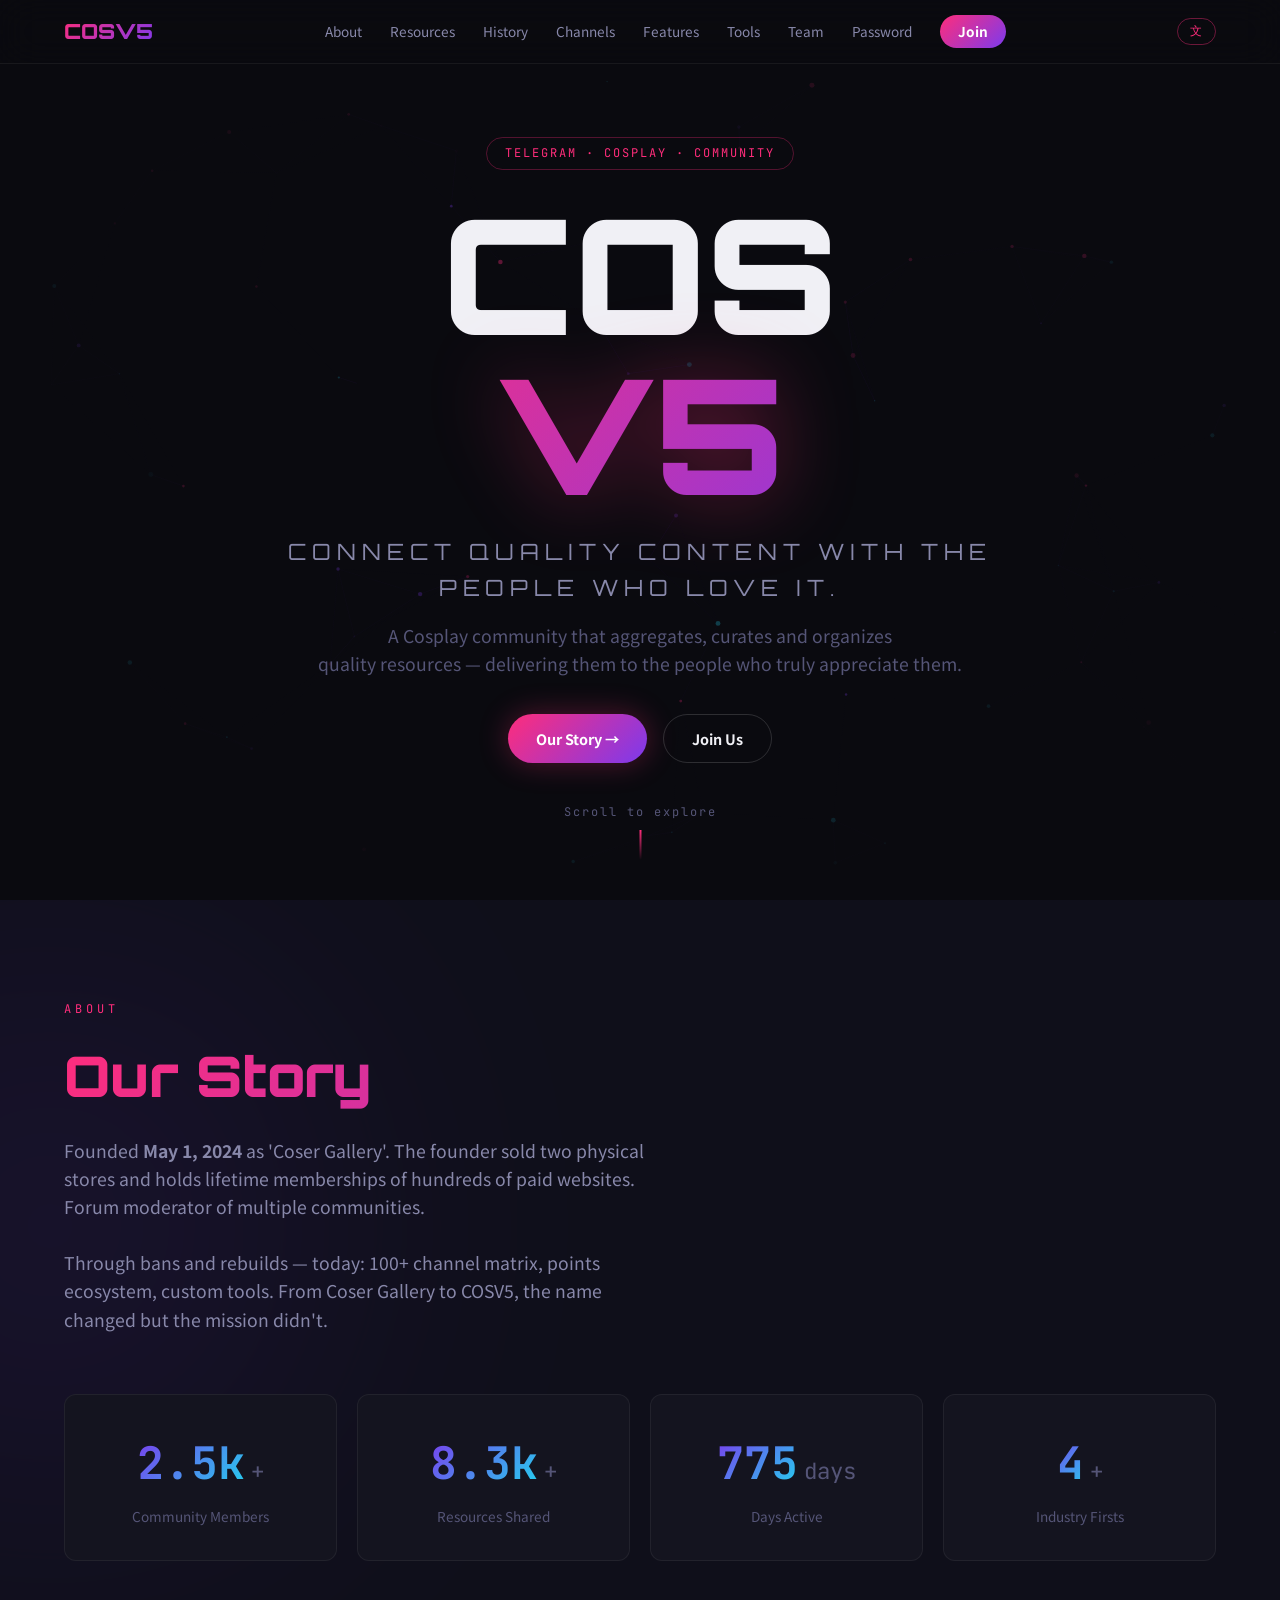
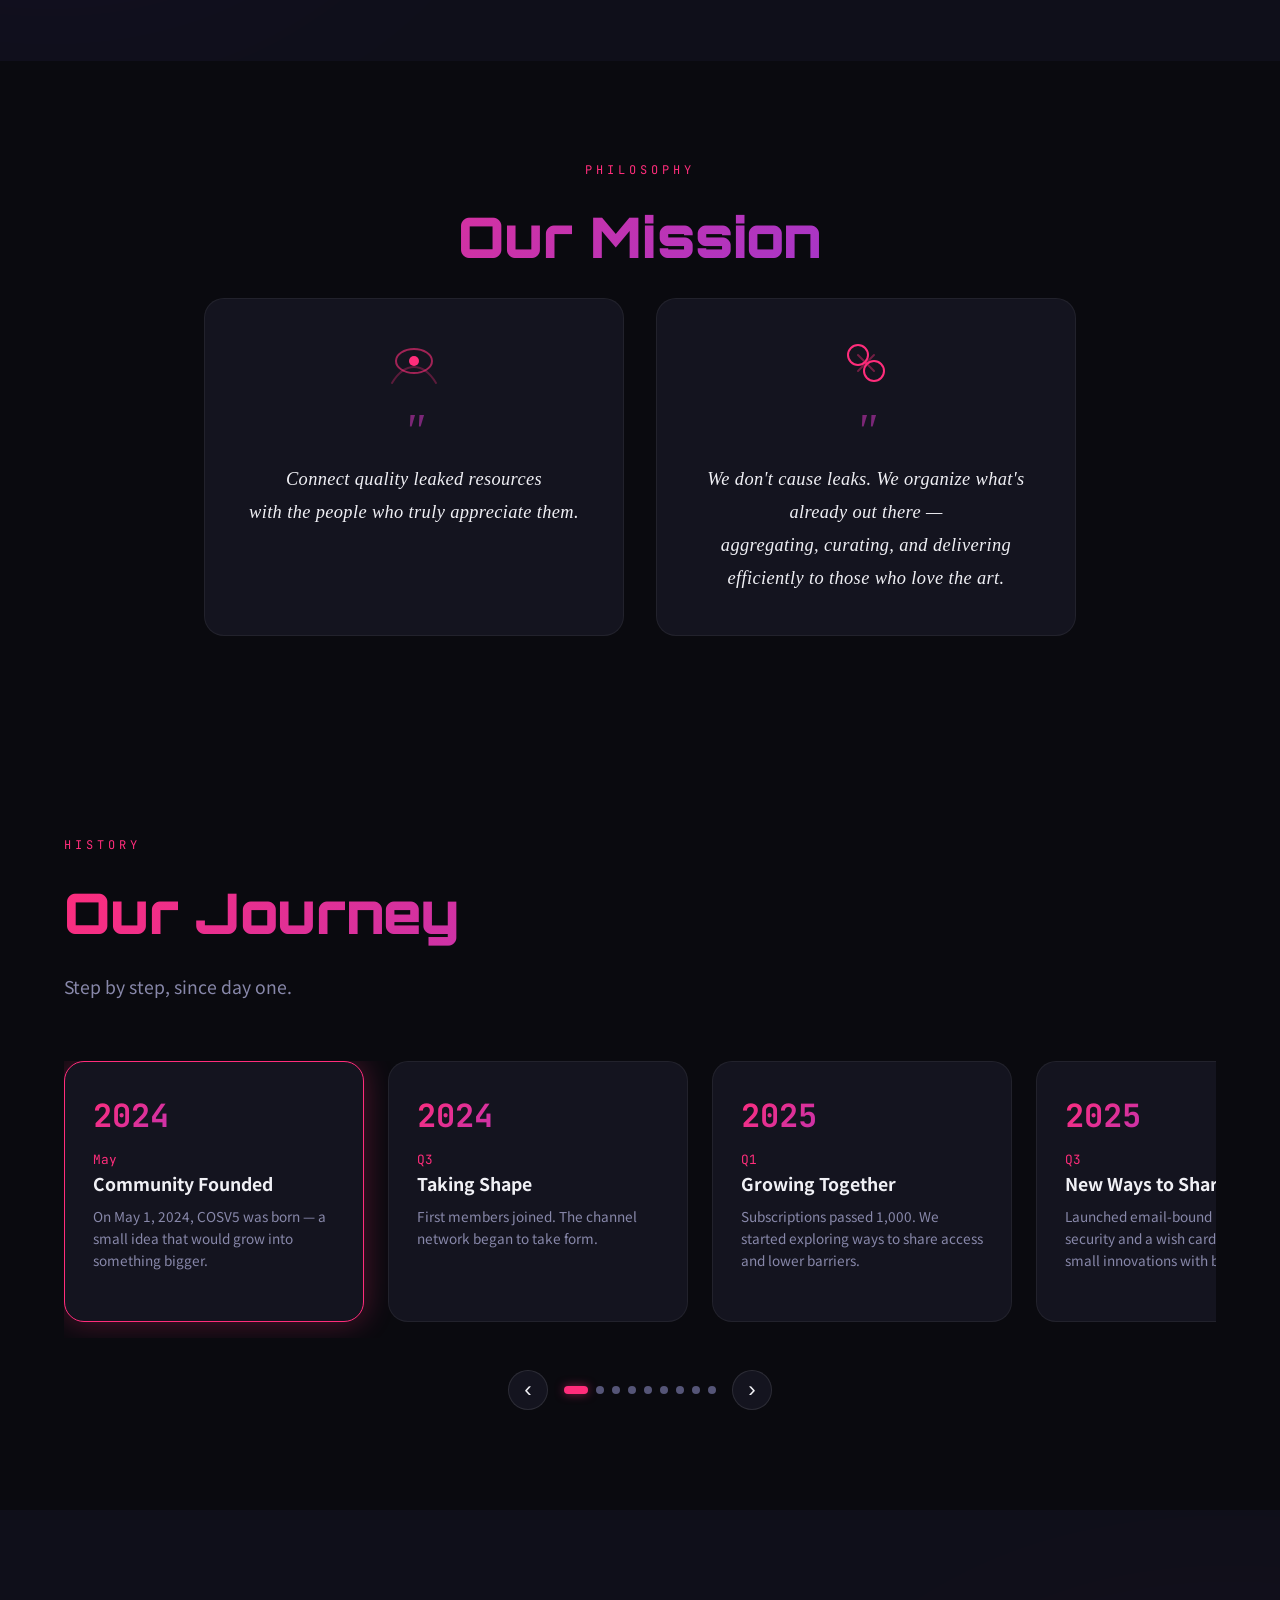
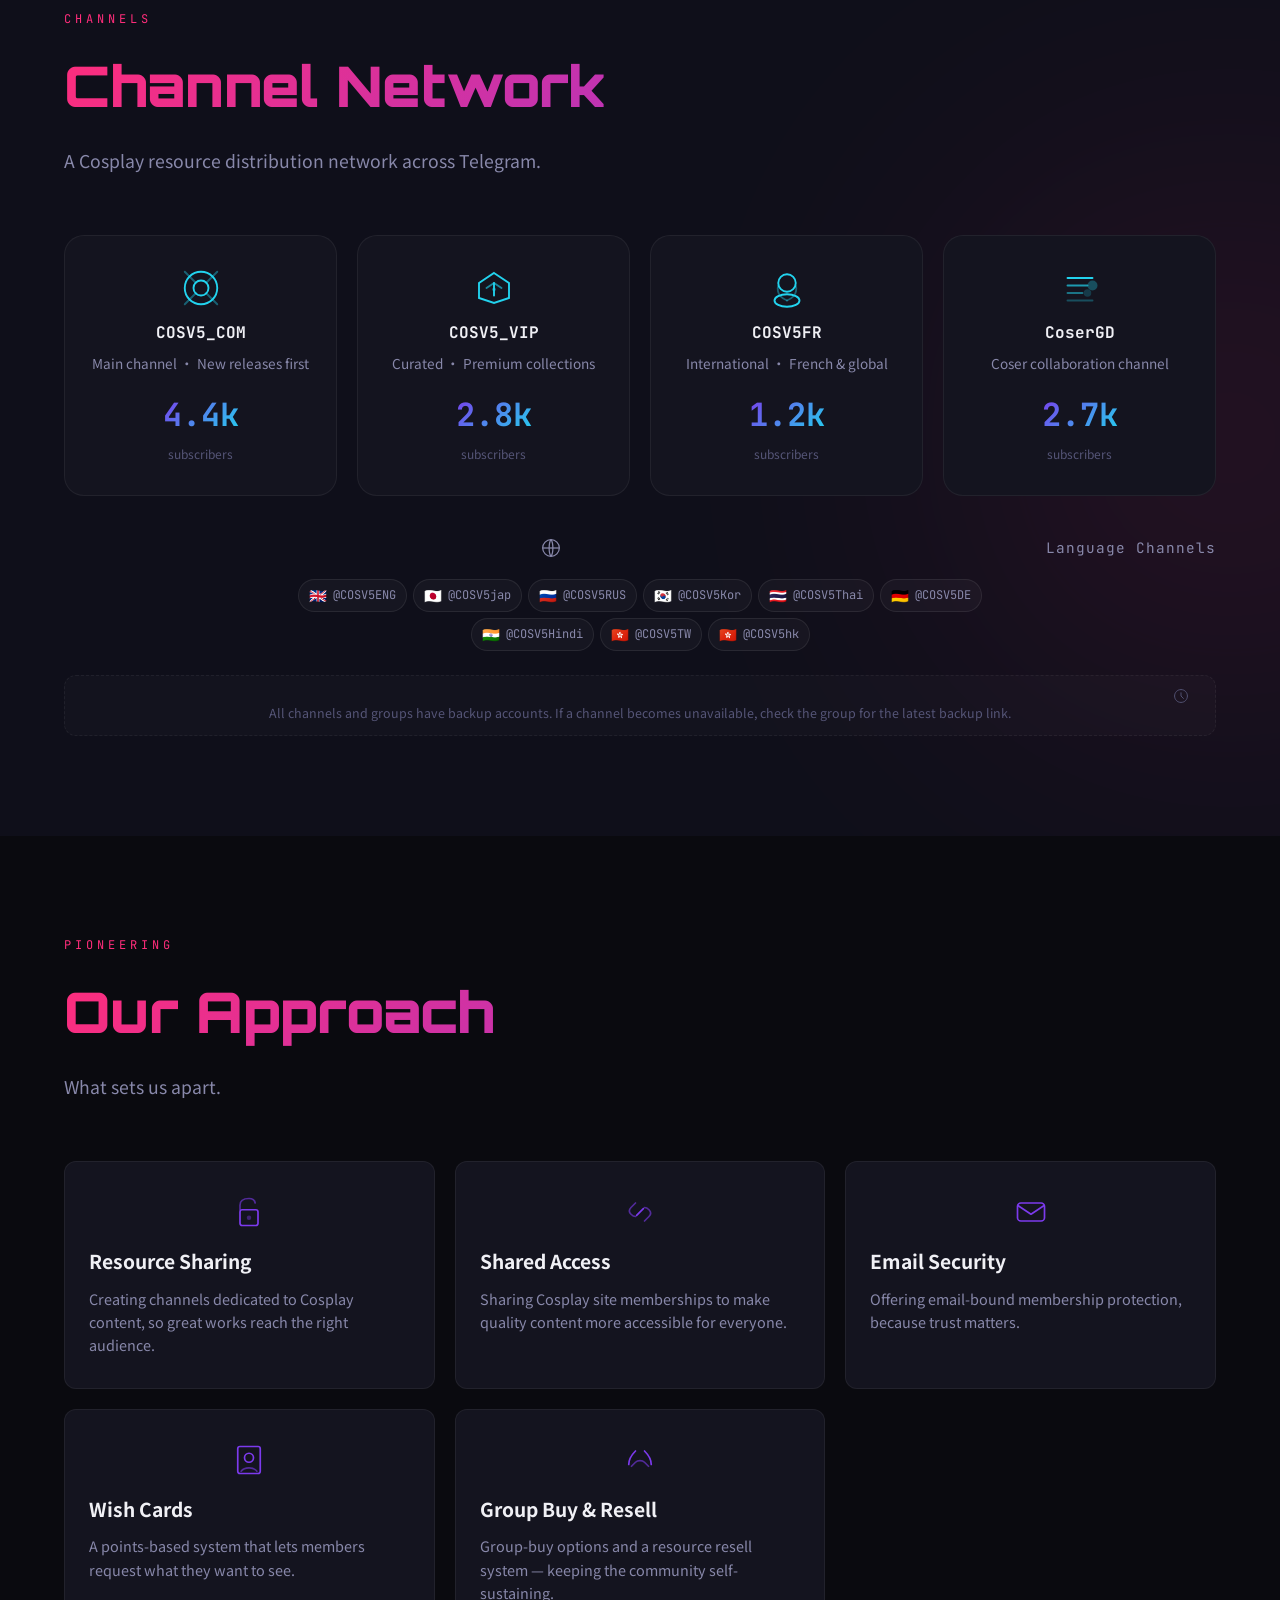
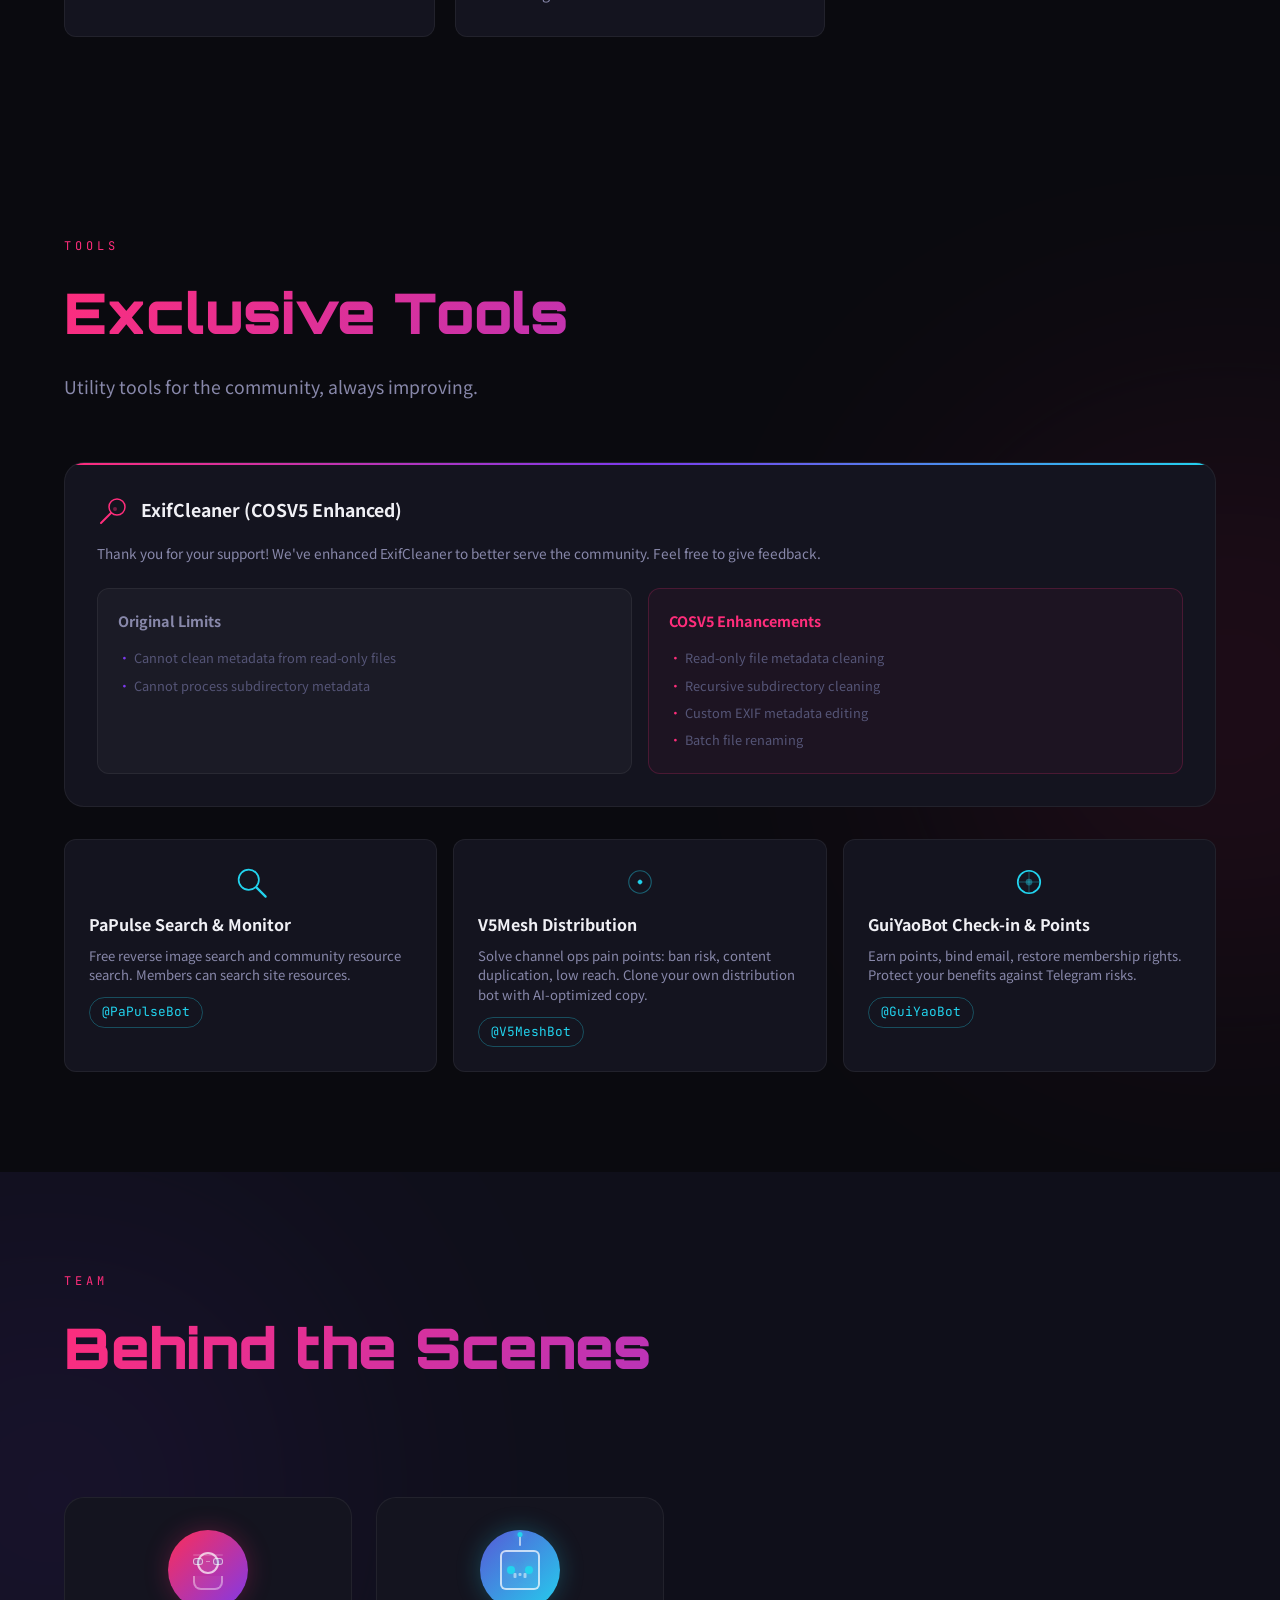
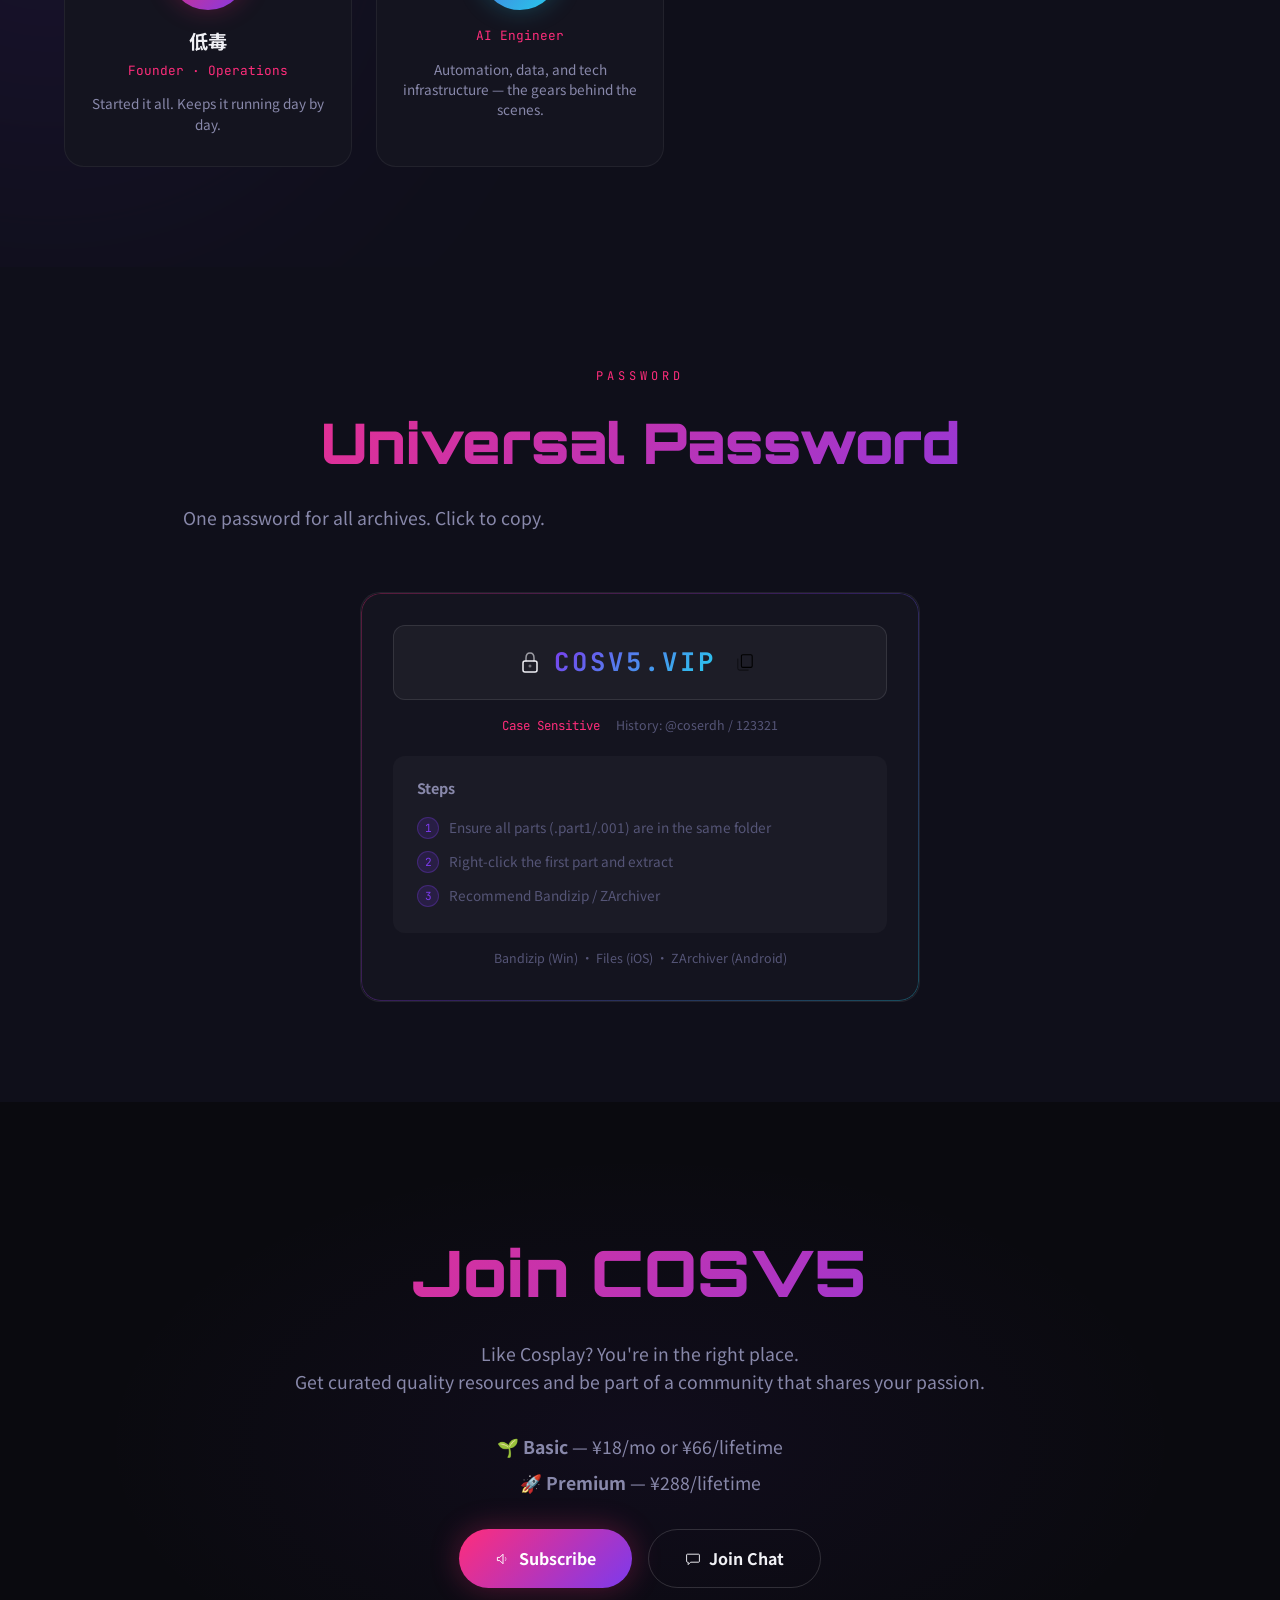
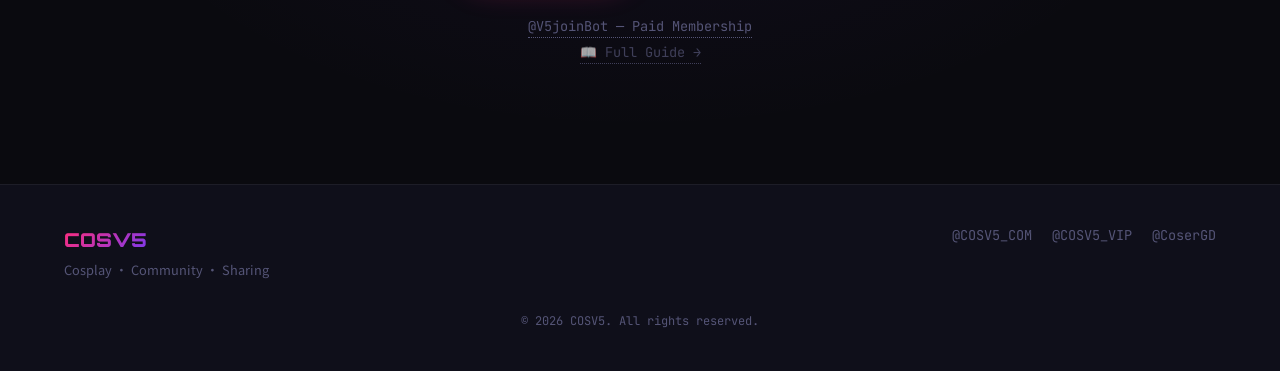
==== commit 7d8d67fc: "fix: serve resources via /resources route (CF Pages workaround)" ====
--- a/index.html
+++ b/index.html
@@ -23,7 +23,7 @@
       <span class="nav-logo">COSV5</span>
       <div class="nav-links">
         <a href="#about" data-i18n="nav.about">About</a>
-        <a href="resources.html" data-i18n="nav.resources">Resources</a>
+        <a href="/resources" data-i18n="nav.resources">Resources</a>
         <a href="#timeline" data-i18n="nav.timeline">History</a>
         <a href="#channels" data-i18n="nav.channels">Channels</a>
         <a href="#features" data-i18n="nav.features">Features</a>
@@ -447,7 +447,7 @@
         <div class="join-links">
           <a href="https://t.me/V5joinBot" target="_blank" rel="noopener">@V5joinBot <span data-i18n="join.bot">— Paid Membership</span></a>
           <br>
-          <a href="resources.html#guide" style="font-size:0.85rem;opacity:0.7">📖 Full Guide →</a>
+          <a href="/resources#guide" style="font-size:0.85rem;opacity:0.7">📖 Full Guide →</a>
         </div>
       </div>
     </div>
@@ -475,7 +475,7 @@
 
   <script src="i18n.js"></script>
   <script src="script.js"></script>
-  <!-- Resources & Guide → <a href="resources.html">Resources</a> -->
+  <!-- Resources & Guide → <a href="/resources">Resources</a> -->
 </script>
 </body>
 </html>
